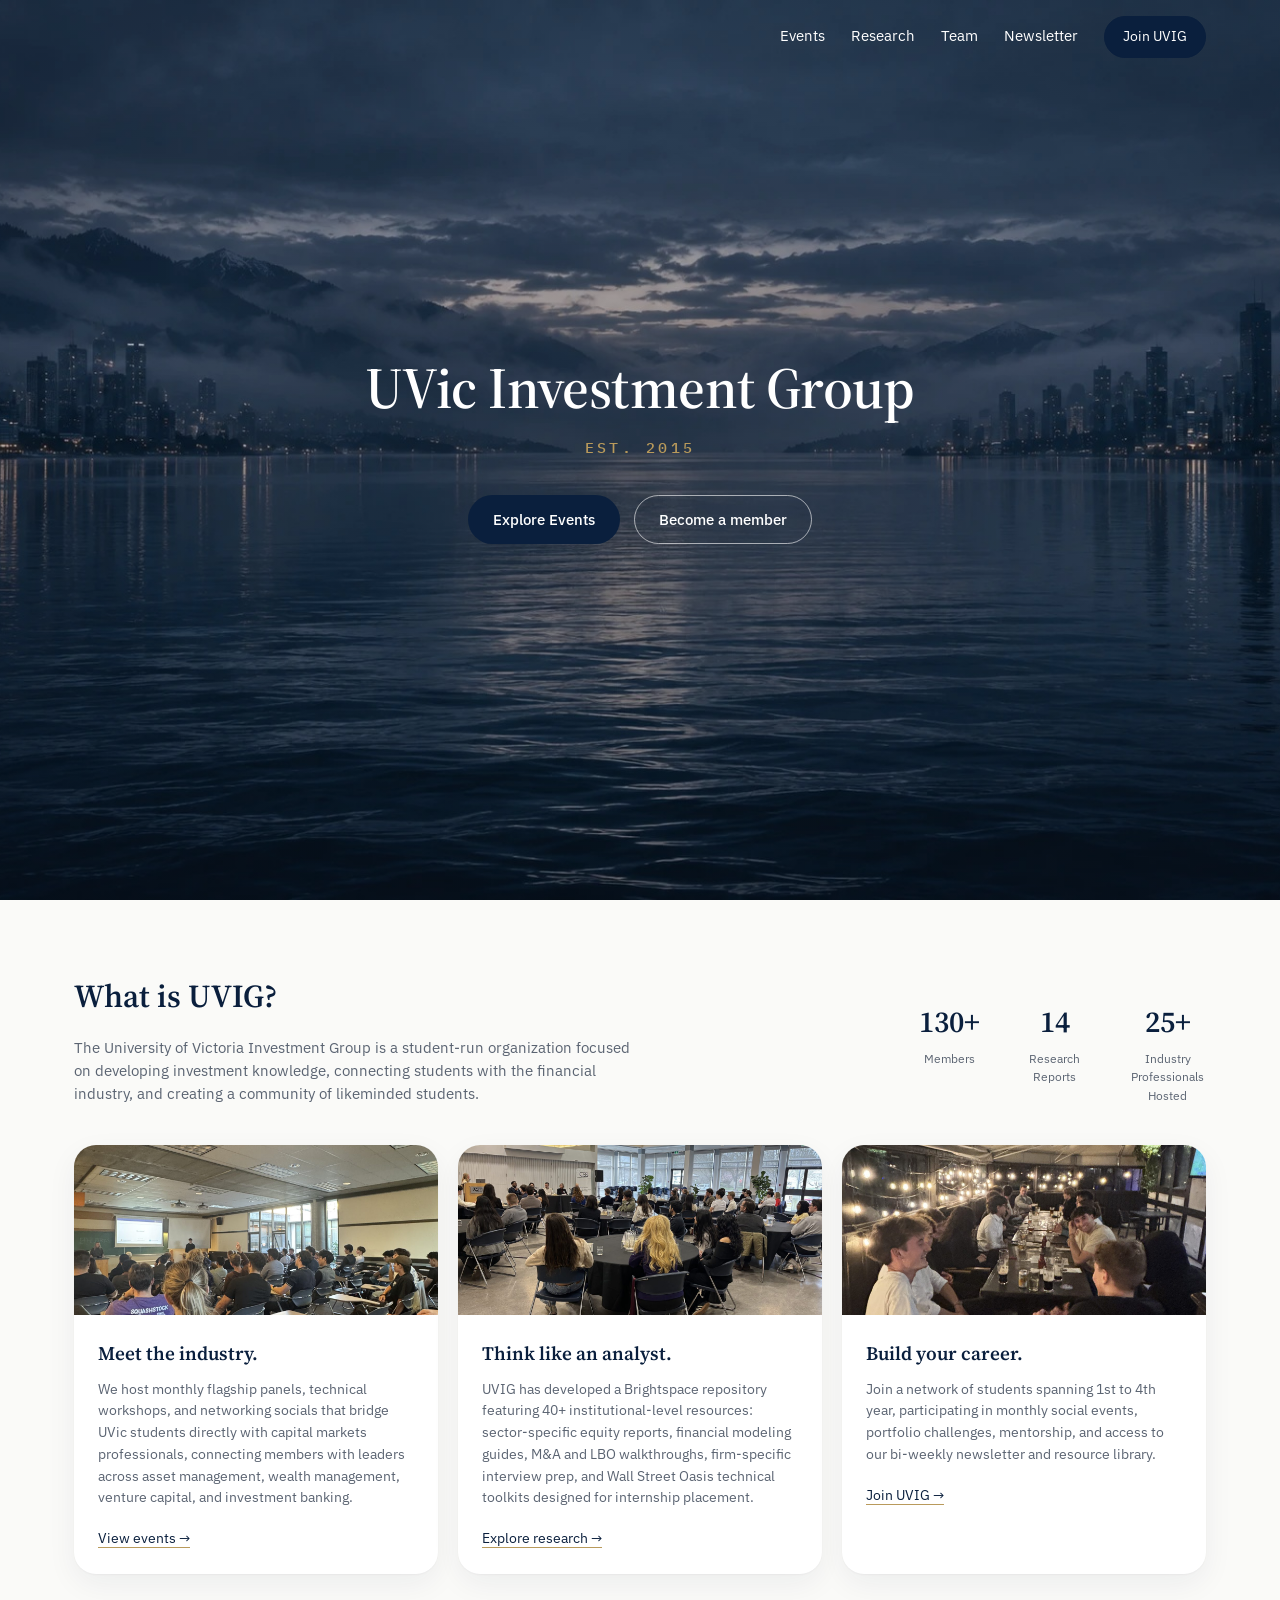
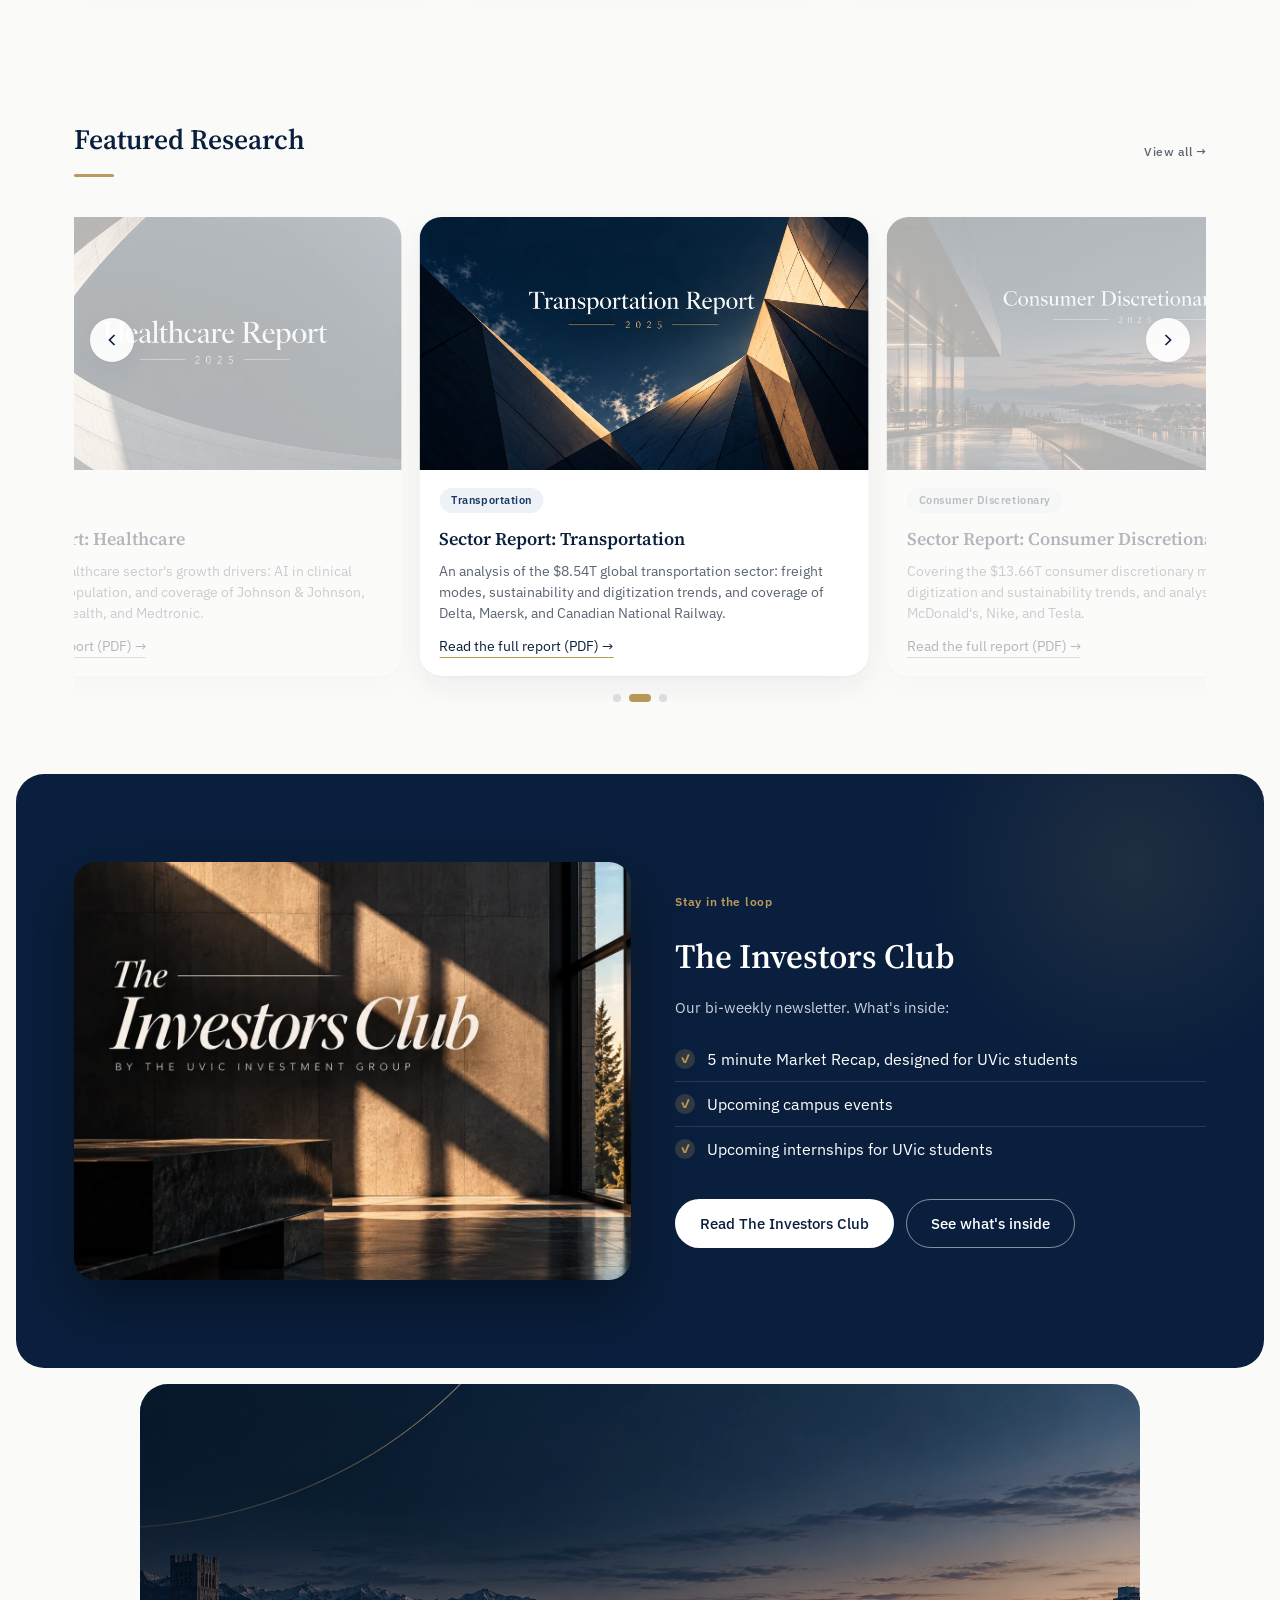
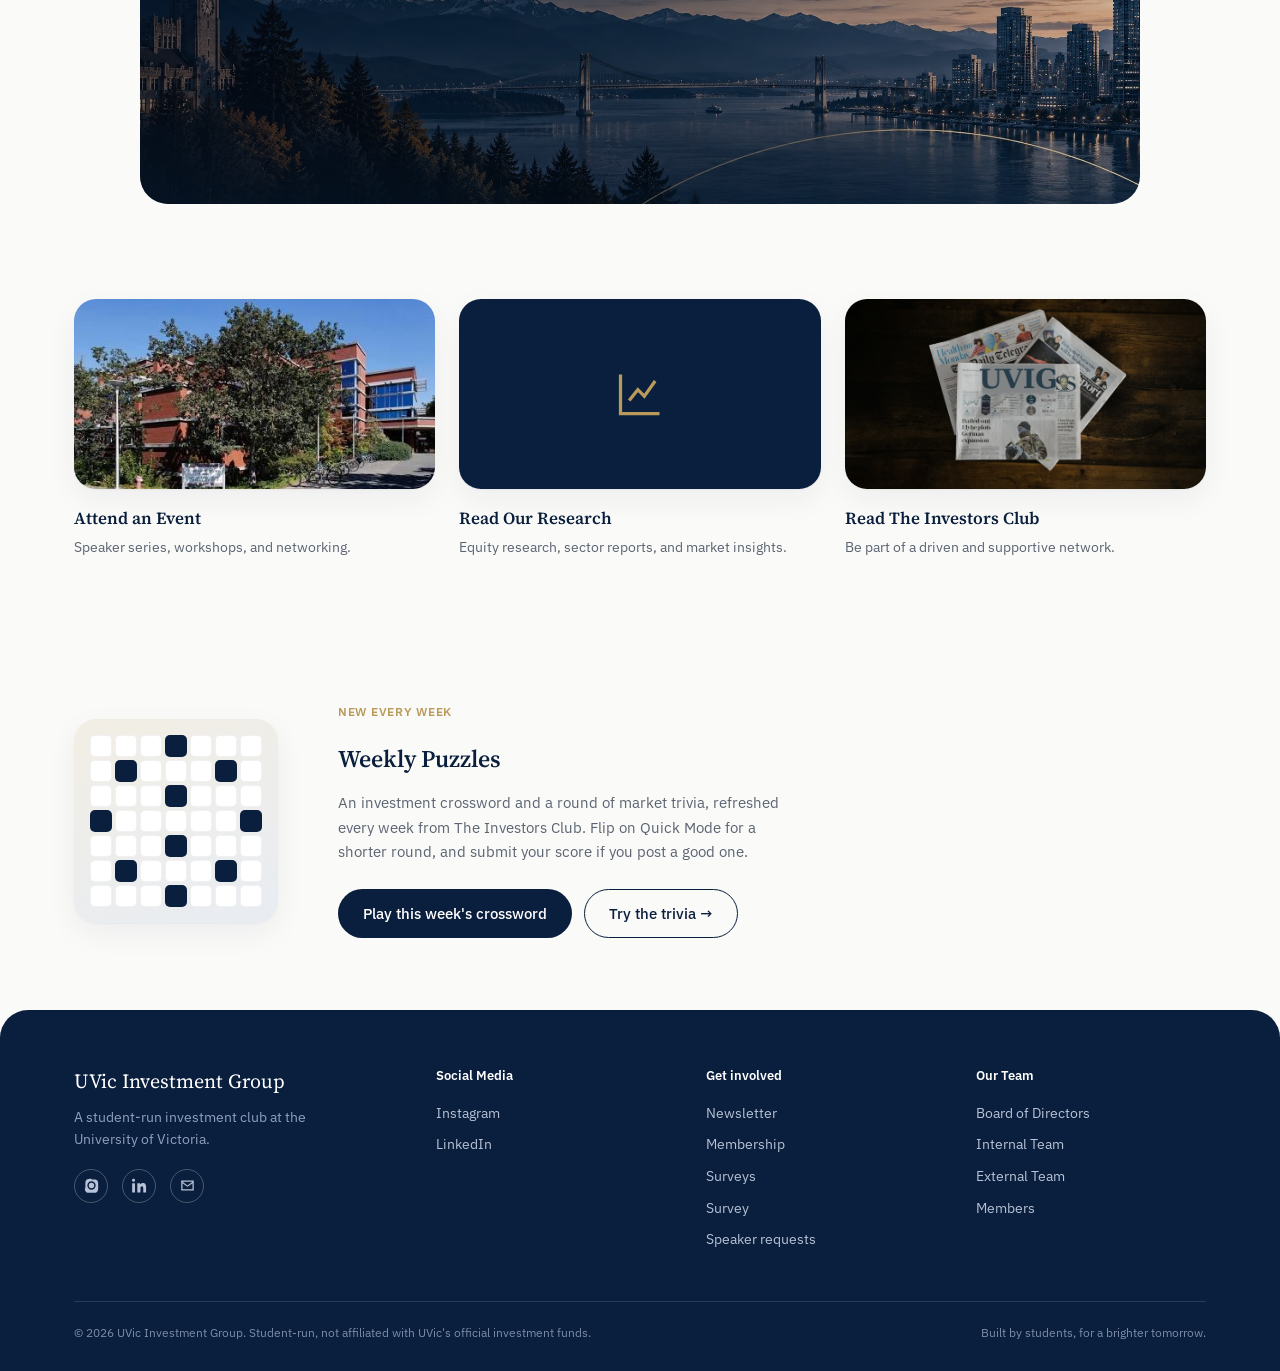
==== index.html @ 87193d58 "Rename newsletter to The Investors Club, reorder homepage, carousel opens on middle Renames the Mark" ====
<!DOCTYPE html>
<html lang="en">
<head>
<meta charset="UTF-8">
<meta name="viewport" content="width=device-width, initial-scale=1.0">
<title>UVic Investment Group</title>
<meta name="theme-color" content="#0A1F3D">
<link rel="manifest" href="manifest.json">
<link rel="apple-touch-icon" href="apple-touch-icon.png">
<meta name="apple-mobile-web-app-capable" content="yes">
<meta name="apple-mobile-web-app-status-bar-style" content="black-translucent">
<meta name="apple-mobile-web-app-title" content="UVIG">
<link rel="preconnect" href="https://fonts.googleapis.com">
<link rel="preconnect" href="https://fonts.gstatic.com" crossorigin>
<link href="https://fonts.googleapis.com/css2?family=Source+Serif+4:opsz,wght@8..60,400;8..60,500;8..60,600;8..60,700&family=IBM+Plex+Sans:wght@400;500;600&family=IBM+Plex+Mono:wght@400;500&display=swap" rel="stylesheet">
<link rel="stylesheet" href="style.css">
</head>
<body class="page-home">

  <!-- Header -->
  <header class="masthead masthead-home">
    <div class="masthead-inner wrap">
      <a href="index.html" class="wordmark">UVic Investment Group <small>EST. 2015</small></a>
      <div class="header-actions-mobile">
        <button class="menu-btn" id="menuBtn" aria-label="Open menu" aria-expanded="false">
          <span></span><span></span><span></span>
        </button>
      </div>
      <nav class="primary-nav" id="primaryNav">
        <a href="events.html" class="nav-link">Events</a>
        <a href="research.html" class="nav-link">Research</a>
        <a href="team.html" class="nav-link">Team</a>
        <a href="newsletter.html" class="nav-link">Newsletter</a>
        <div class="nav-actions">
          <a href="join.html" class="nav-cta">Join UVIG</a>
        </div>
      </nav>
    </div>
  </header>

  <!-- Hero Carousel — 2 landscape slides -->
  <section class="hero-carousel" id="heroCarousel">
    <div class="hero-slide active parallax-bg" data-content-bg="home.hero.slide1" style="background-image:url('photo-vancouver-dusk.jpg');" data-slide="0"></div>
    <div class="hero-slide parallax-bg" data-content-bg="home.hero.slide2" style="background-image:url('photo-forest-dusk.jpg');" data-slide="1"></div>

    <div class="hero-carousel-content hero-carousel-content-center">
      <h1 data-content="home.hero.title">UVic Investment Group</h1>
      <span class="hero-est" data-content="home.hero.subtitle">EST. 2015</span>
      <div class="hero-actions">
        <a href="events.html" class="btn btn-primary" data-content="home.hero.button1">Explore Events</a>
        <a href="join.html" class="btn btn-ghost" data-content="home.hero.button2">Become a member</a>
      </div>
    </div>

  </section>

  <!-- Upcoming Events: single poster banner -->
  <section>
    <div class="wrap">
      <div class="section-head reveal">
        <h2 data-content="home.events.heading">Upcoming Events</h2>
        <span class="section-note"><a href="events.html" style="color:inherit; text-decoration:none;">View all →</a></span>
      </div>
      <div class="event-poster-banner reveal" id="eventPosterBanner"></div>
    </div>
  </section>

  <!-- What is UVIG -->
  <section id="about">
    <div class="wrap">
      <div class="about-wrap reveal">
        <div class="about-text">
          <h2 data-content="home.about.title">What is UVIG?</h2>
          <p data-content="home.about.body">The University of Victoria Investment Group is a student-run organization focused on developing investment knowledge, connecting students with the financial industry, and creating a community of likeminded students.</p>
        </div>
        <div class="about-stats-inline">
          <div class="stat">
            <div class="num" data-content-counter="home.stats.members" data-counter="130" data-counter-suffix="+">0</div>
            <div class="label" data-content="home.stats.membersLabel">Members</div>
          </div>
          <div class="stat">
            <div class="num" data-content-counter="home.stats.reports" data-counter="14">0</div>
            <div class="label" data-content="home.stats.reportsLabel">Research Reports</div>
          </div>
          <div class="stat">
            <div class="num" data-content-counter="home.stats.professionals" data-counter="25" data-counter-suffix="+">0</div>
            <div class="label" data-content="home.stats.professionalsLabel">Industry Professionals Hosted</div>
          </div>
        </div>
      </div>

      <div class="feature-photo-grid reveal stagger">
        <div class="feature-photo-card tilt-card">
          <div class="fp-frame"><div class="fp-image" data-content-bg="home.card1.image" style="background-image:url('photo-longship-1.jpg');"></div></div>
          <div class="fp-body">
            <h3 data-content="home.card1.title">Meet the industry.</h3>
            <p data-content="home.card1.body">We host monthly flagship panels, technical workshops, and networking socials that bridge UVic students directly with capital markets professionals, connecting members with leaders across asset management, wealth management, venture capital, and investment banking.</p>
            <a href="events.html" class="read-link">View events →</a>
          </div>
        </div>
        <div class="feature-photo-card tilt-card">
          <div class="fp-frame"><div class="fp-image" data-content-bg="home.card2.image" style="background-image:url('photo-css-lunch-1.jpg');"></div></div>
          <div class="fp-body">
            <h3 data-content="home.card2.title">Think like an analyst.</h3>
            <p data-content="home.card2.body">UVIG has developed a Brightspace repository featuring 40+ institutional-level resources: sector-specific equity reports, financial modeling guides, M&amp;A and LBO walkthroughs, firm-specific interview prep, and Wall Street Oasis technical toolkits designed for internship placement.</p>
            <a href="research.html" class="read-link">Explore research →</a>
          </div>
        </div>
        <div class="feature-photo-card tilt-card">
          <div class="fp-frame"><div class="fp-image" data-content-bg="home.card3.image" style="background-image:url('photo-finance-social-1.jpg');"></div></div>
          <div class="fp-body">
            <h3 data-content="home.card3.title">Build your career.</h3>
            <p data-content="home.card3.body">Join a network of students spanning 1st to 4th year, participating in monthly social events, portfolio challenges, mentorship, and access to our bi-weekly newsletter and resource library.</p>
            <a href="join.html" class="read-link">Join UVIG →</a>
          </div>
        </div>
      </div>
    </div>
  </section>

  <!-- Featured Research -->
  <section id="reports">
    <div class="wrap">
      <div class="section-head reveal">
        <h2 data-content="home.research.heading">Featured Research</h2>
        <span class="section-note"><a href="research.html" style="color:inherit; text-decoration:none;">View all →</a></span>
      </div>
      <div class="fr-carousel reveal">
        <div class="fr-track" id="frTrack"></div>
        <button class="fr-nav fr-prev" id="frPrev" aria-label="Previous report">
          <svg viewBox="0 0 24 24" fill="none" stroke="currentColor" stroke-width="2"><path d="M15 18l-6-6 6-6"/></svg>
        </button>
        <button class="fr-nav fr-next" id="frNext" aria-label="Next report">
          <svg viewBox="0 0 24 24" fill="none" stroke="currentColor" stroke-width="2"><path d="M9 18l6-6-6-6"/></svg>
        </button>
        <div class="fr-dots" id="frDots"></div>
      </div>
    </div>
  </section>

  <!-- The Investors Club (newsletter) -->
  <section class="newsletter-promo reveal" id="investors-club">
    <div class="wrap">
      <div class="nl-promo-grid">
        <a class="nl-promo-cover" href="https://uvig-newsletter.beehiiv.com/" target="_blank" rel="noopener" aria-label="Read The Investors Club">
          <img src="photo-investors-club.jpg" alt="The Investors Club, by the UVic Investment Group" data-content-img="home.newsletter.cover" loading="lazy">
        </a>
        <div class="nl-promo-text">
          <span class="hero-eyebrow" data-content="home.newsletter.eyebrow">Stay in the loop</span>
          <h2 data-content="home.newsletter.title">The Investors Club</h2>
          <p class="nl-promo-lead" data-content="home.newsletter.lead">Our bi-weekly newsletter. What's inside:</p>
          <ul class="nl-promo-list">
            <li data-content="home.newsletter.item1">5 minute Market Recap, designed for UVic students</li>
            <li data-content="home.newsletter.item2">Upcoming campus events</li>
            <li data-content="home.newsletter.item3">Upcoming internships for UVic students</li>
          </ul>
          <div class="nl-promo-actions">
            <a href="https://uvig-newsletter.beehiiv.com/" target="_blank" rel="noopener" class="btn btn-primary">Read The Investors Club</a>
            <a href="newsletter.html" class="btn btn-ghost">See what's inside</a>
          </div>
        </div>
      </div>
    </div>
  </section>

  <!-- Banner: More than a club -->
  <section style="padding:0;">
    <div class="split-banner parallax-bg" data-content-bg="home.banner.image" style="background-image:url('photo-bridging-dusk.jpg');">
      <div class="split-banner-inner">
        <div class="split-banner-text reveal">
          <h2 data-content="home.banner.title">Bridging the gap between academics and industry.</h2>
          <p data-content="home.banner.body">Connecting UVic students to a community through direct relationships with industry professionals.</p>
          <div class="split-banner-actions">
            <a href="team.html" class="btn btn-primary">Explore UVIG</a>
            <a href="join.html" class="btn btn-ghost">Join the Group</a>
          </div>
        </div>
        <div class="banner-partners reveal">
          <span class="partners-label">Support from:</span>
          <div class="partner-logos">
            <img src="logo-cfa-society.png" alt="CFA Society Victoria" class="partner-logo">
            <img src="logo-wso.png" alt="Wall Street Oasis" class="partner-logo">
          </div>
        </div>
      </div>
    </div>
  </section>

  <!-- Three Ways to Get Involved -->
  <section style="padding-top:0;">
    <div class="wrap">
      <div class="section-head reveal" style="border-bottom:none; margin-bottom:0;">
        <h2 data-content="home.involved.heading">Three Ways to Get Involved</h2>
      </div>
      <div class="involved-grid reveal stagger">
        <a href="events.html" class="involved-card tilt-card">
          <div class="ic-frame"><div class="ic-image" data-content-bg="home.involved1.image" style="background-image:url('photo-mckinnon-building.jpg');"></div></div>
          <h3 data-content="home.involved1.title">Attend an Event</h3>
          <p data-content="home.involved1.body">Speaker series, workshops, and networking.</p>
        </a>
        <a href="research.html" class="involved-card tilt-card">
          <div class="ic-frame"><div class="ic-image ic-icon">
            <svg viewBox="0 0 24 24" fill="none" stroke="currentColor" stroke-width="1.5"><path d="M3 3v18h18"/><path d="M7 15l4-5 3 3 5-7"/></svg>
          </div></div>
          <h3 data-content="home.involved2.title">Read Our Research</h3>
          <p data-content="home.involved2.body">Equity research, sector reports, and market insights.</p>
        </a>
        <a href="newsletter.html" class="involved-card tilt-card">
          <div class="ic-frame"><div class="ic-image" data-content-bg="home.involved3.image" style="background-image:url('photo-newspaper-business.jpg');"></div></div>
          <h3 data-content="home.involved3.title">Read The Investors Club</h3>
          <p data-content="home.involved3.body">Be part of a driven and supportive network.</p>
        </a>
      </div>
    </div>
  </section>

  <!-- Weekly Puzzles preview -->
  <section class="puzzle-promo reveal">
    <div class="wrap">
      <div class="pp-inner">
        <div class="pp-grid-preview" aria-hidden="true">
          <div class="pp-grid">
            <div class="pp-cell"></div><div class="pp-cell"></div><div class="pp-cell"></div><div class="pp-cell pp-black"></div><div class="pp-cell"></div><div class="pp-cell"></div><div class="pp-cell"></div>
            <div class="pp-cell"></div><div class="pp-cell pp-black"></div><div class="pp-cell"></div><div class="pp-cell"></div><div class="pp-cell"></div><div class="pp-cell pp-black"></div><div class="pp-cell"></div>
            <div class="pp-cell"></div><div class="pp-cell"></div><div class="pp-cell"></div><div class="pp-cell pp-black"></div><div class="pp-cell"></div><div class="pp-cell"></div><div class="pp-cell"></div>
            <div class="pp-cell pp-black"></div><div class="pp-cell"></div><div class="pp-cell"></div><div class="pp-cell"></div><div class="pp-cell"></div><div class="pp-cell"></div><div class="pp-cell pp-black"></div>
            <div class="pp-cell"></div><div class="pp-cell"></div><div class="pp-cell"></div><div class="pp-cell pp-black"></div><div class="pp-cell"></div><div class="pp-cell"></div><div class="pp-cell"></div>
            <div class="pp-cell"></div><div class="pp-cell pp-black"></div><div class="pp-cell"></div><div class="pp-cell"></div><div class="pp-cell"></div><div class="pp-cell pp-black"></div><div class="pp-cell"></div>
            <div class="pp-cell"></div><div class="pp-cell"></div><div class="pp-cell"></div><div class="pp-cell pp-black"></div><div class="pp-cell"></div><div class="pp-cell"></div><div class="pp-cell"></div>
          </div>
        </div>
        <div class="pp-text">
          <span class="hero-eyebrow" data-content="home.puzzles.eyebrow">NEW EVERY WEEK</span>
          <h2 data-content="home.puzzles.title">Weekly Puzzles</h2>
          <p data-content="home.puzzles.body">An investment crossword and a round of market trivia, refreshed every week from The Investors Club. Flip on Quick Mode for a shorter round, and submit your score if you post a good one.</p>
          <div class="pp-actions">
            <a href="crossword.html" class="btn btn-primary">Play this week's crossword</a>
            <a href="crossword.html#trivia" class="btn btn-ghost">Try the trivia →</a>
          </div>
        </div>
      </div>
    </div>
  </section>

  <!-- Footer -->
  <footer>
    <div class="wrap">
      <div class="footer-grid">
        <div>
          <div class="footer-word">UVic Investment Group</div>
          <p data-content="footer.tagline">A student-run investment club at the University of Victoria.</p>
          <div class="footer-social">
            <a href="https://www.instagram.com/uvicinvestmentgroup/" target="_blank" rel="noopener" aria-label="Instagram">
              <svg viewBox="0 0 24 24"><path d="M12 2.2c3.2 0 3.6 0 4.85.07 1.17.05 1.97.24 2.43.4a4.9 4.9 0 0 1 1.77 1.15 4.9 4.9 0 0 1 1.15 1.77c.16.46.35 1.26.4 2.43.07 1.25.07 1.65.07 4.85s0 3.6-.07 4.85c-.05 1.17-.24 1.97-.4 2.43a4.9 4.9 0 0 1-1.15 1.77 4.9 4.9 0 0 1-1.77 1.15c-.46.16-1.26.35-2.43.4-1.25.07-1.65.07-4.85.07s-3.6 0-4.85-.07c-1.17-.05-1.97-.24-2.43-.4a4.9 4.9 0 0 1-1.77-1.15 4.9 4.9 0 0 1-1.15-1.77c-.16-.46-.35-1.26-.4-2.43C2.2 15.6 2.2 15.2 2.2 12s0-3.6.07-4.85c.05-1.17.24-1.97.4-2.43A4.9 4.9 0 0 1 3.82 3 4.9 4.9 0 0 1 5.6 1.85c.46-.16 1.26-.35 2.43-.4C9.28 1.38 9.68 1.38 12 1.38V2.2zm0 3.15a6.65 6.65 0 1 0 0 13.3 6.65 6.65 0 0 0 0-13.3zm0 10.97a4.32 4.32 0 1 1 0-8.64 4.32 4.32 0 0 1 0 8.64zm6.9-11.2a1.55 1.55 0 1 1-3.1 0 1.55 1.55 0 0 1 3.1 0z"/></svg>
            </a>
            <a href="https://www.linkedin.com/company/uvic-investment-group/" target="_blank" rel="noopener" aria-label="LinkedIn">
              <svg viewBox="0 0 24 24"><path d="M4.98 3.5C4.98 4.88 3.9 6 2.5 6S0 4.88 0 3.5 1.12 1 2.5 1s2.48 1.12 2.48 2.5zM.24 8.25h4.5V23H.24V8.25zM8.5 8.25h4.31v2.01h.06c.6-1.14 2.07-2.34 4.26-2.34 4.56 0 5.4 3 5.4 6.9V23h-4.5v-6.28c0-1.5-.03-3.43-2.09-3.43-2.09 0-2.41 1.63-2.41 3.32V23H8.5V8.25z"/></svg>
            </a>
            <a href="mailto:investmentgroup.uvic@gmail.com" aria-label="Email">
              <svg viewBox="0 0 24 24"><path d="M2 4h20v16H2V4zm2 2v.01L12 12l8-5.99V6H4zm16 2.24-7.4 5.55a1 1 0 0 1-1.2 0L4 8.24V18h16V8.24z"/></svg>
            </a>
          </div>
        </div>
        <div>
          <h4>Social Media</h4>
          <a href="https://www.instagram.com/uvicinvestmentgroup/" target="_blank" rel="noopener">Instagram</a>
          <a href="https://www.linkedin.com/company/uvic-investment-group/" target="_blank" rel="noopener">LinkedIn</a>
        </div>
        <div>
          <h4>Get involved</h4>
          <a href="newsletter.html">Newsletter</a>
          <a href="join.html">Membership</a>
          <a href="surveys.html">Surveys</a>
          <a href="survey.html">Survey</a>
          <a href="mailto:investmentgroup.uvic@gmail.com">Speaker requests</a>
        </div>
        <div>
          <h4>Our Team</h4>
          <a href="team.html#board">Board of Directors</a>
          <a href="team.html#internal">Internal Team</a>
          <a href="team.html#external">External Team</a>
          <a href="team.html#members">Members</a>
        </div>
      </div>
      <div class="footer-bottom wrap" style="padding-left:0;padding-right:0;">
        <span data-content="footer.copyright">© 2026 UVic Investment Group. Student-run, not affiliated with UVic's official investment funds.</span>
        <span>Built by students, for a brighter tomorrow.</span>
      </div>
    </div>
  </footer>

<script src="data.js"></script>
<script src="supabase-config.js"></script>
<script src="content-loader.js"></script>
<script src="script.js"></script>
<script>
// Runs once content saved from /admin is loaded (see content-loader.js).
UVIG_READY(function () {
  // ---- Hero carousel (3 slides, auto-cycles only, no manual controls) ----
  (function(){
    const slides = document.querySelectorAll('.hero-slide');
    const total = slides.length;
    let current = 0;

    function show(i){
      current = (i + total) % total;
      slides.forEach((s, idx) => s.classList.toggle('active', idx === current));
    }
    function next(){ show(current + 1); }

    setInterval(next, 7000);
  })();

  // ---- Upcoming events: single poster banner (next confirmed, not-yet-happened event) ----
  (function(){
    const todayISO = new Date().toISOString().slice(0, 10);
    const upcoming = UVIG_UPCOMING
      .filter(ev => ev.status === 'confirmed' && ev.isoDate >= todayISO)
      .sort((a,b) => new Date(a.isoDate) - new Date(b.isoDate));
    const confirmed = upcoming[0];
    if (!confirmed) {
      document.getElementById('eventPosterBanner').closest('section').style.display = 'none';
      return;
    }
    document.getElementById('eventPosterBanner').innerHTML = `
      ${confirmed.flyer ? `<img src="${confirmed.flyer}" alt="${confirmed.title} flyer" class="event-poster-img">` : ''}
      <div class="event-poster-body">
        <span class="tag">NEXT UP</span>
        <h3>${confirmed.title}</h3>
        <p>${confirmed.blurb}</p>
        <div class="event-poster-meta">
          <span><strong>${confirmed.dateDisplay}, 2026</strong></span>
          <span>${confirmed.time}</span>
          <span>${renderVenue(confirmed)}</span>
        </div>
        <div style="display:flex; gap:12px; flex-wrap:wrap; align-items:center;">
          ${confirmed.rsvpUrl ? `<a href="${confirmed.rsvpUrl}" class="btn btn-primary">RSVP</a>` : `<a href="events.html" class="btn btn-primary">View Events</a>`}
          ${typeof renderCalDropdown === 'function' ? renderCalDropdown(confirmed.id) : ''}
        </div>
      </div>
    `;
  })();
});
</script>
</body>
</html>
---- style.css ----
:root{
  --navy-900:#0A1F3D;
  --navy-700:#163862;
  --navy-600:#1F4C82;
  --paper:#FAFAF8;
  --white:#FFFFFF;
  --graphite:#5B6472;
  --ink:#141C2B;
  --brass:#B99A5B;
  --hairline:#DADFE6;
  --green:#1F7A4D;
  --red:#B03A2E;
  --serif:'Source Serif 4', Georgia, serif;
  --sans:'IBM Plex Sans', -apple-system, BlinkMacSystemFont, sans-serif;
  --mono:'IBM Plex Mono', ui-monospace, SFMono-Regular, monospace;
  --maxw:1180px;
  --ease:cubic-bezier(.4,0,.2,1);
}

*{box-sizing:border-box;}
html{scroll-behavior:smooth; overflow-x:hidden;}
body{
  margin:0;
  background:var(--paper);
  color:var(--ink);
  font-family:var(--sans);
  line-height:1.55;
  -webkit-font-smoothing:antialiased;
  overflow-x:hidden;
  opacity:0;
  animation:pageIn .5s var(--ease) forwards;
}
@keyframes pageIn{
  from{opacity:0;}
  to{opacity:1;}
}
img,svg{display:block;max-width:100%;}
a{color:inherit;}
.wrap{max-width:var(--maxw);margin:0 auto;padding:0 24px;}
h1,h2,h3{font-family:var(--serif);font-weight:600;margin:0;color:var(--navy-900);}
p{margin:0;}
button{font-family:var(--sans);}
:focus-visible{outline:2px solid var(--brass);outline-offset:3px;}
@media (prefers-reduced-motion: reduce){
  *{animation-duration:0.001ms !important; animation-iteration-count:1 !important; transition-duration:0.001ms !important; scroll-behavior:auto !important;}
  body{opacity:1; transform:none;}
}

@keyframes scrollTicker{
  from{transform:translateX(0);}
  to{transform:translateX(-50%);}
}

/* ---------- Header ---------- */
header.masthead{
  background:var(--paper);
  border-bottom:1px solid var(--hairline);
  position:sticky;
  top:0;
  z-index:50;
  transition:transform .28s var(--ease), box-shadow .28s var(--ease);
}
header.masthead.hide{transform:translateY(-101%);}
header.masthead.scrolled{box-shadow:0 6px 18px rgba(10,31,61,0.06);}
.masthead-inner{
  display:flex;
  align-items:center;
  justify-content:space-between;
  padding:16px 24px;
  gap:16px;
}
.wordmark{
  font-family:var(--serif);
  font-size:21px;
  font-weight:700;
  color:var(--navy-900);
  letter-spacing:-0.01em;
  display:flex;
  align-items:baseline;
  gap:8px;
  text-decoration:none;
  white-space:nowrap;
  min-width:0;
  overflow:hidden;
  text-overflow:ellipsis;
}
.wordmark small{
  font-family:var(--mono);
  font-size:11px;
  font-weight:500;
  color:var(--brass);
  letter-spacing:0.04em;
}
.masthead-home .wordmark{opacity:0; transition:opacity .3s ease; pointer-events:none;}
.masthead-home.scrolled .wordmark{opacity:1; pointer-events:auto;}

/* Homepage: header floats over the full-bleed hero, transparent until scrolled */
body.page-home{padding-top:68px;}
header.masthead.masthead-home{
  position:fixed; top:0; left:0; right:0;
  background:transparent; border-bottom-color:transparent;
  backdrop-filter:none; -webkit-backdrop-filter:none;
  transition:background .3s ease, border-color .3s ease, box-shadow .28s var(--ease), transform .28s var(--ease);
}
header.masthead.masthead-home.scrolled{
  background:rgba(250,250,248,.82); border-bottom-color:var(--hairline);
  backdrop-filter:saturate(1.4) blur(14px); -webkit-backdrop-filter:saturate(1.4) blur(14px);
}
.masthead-home nav.primary-nav a.nav-link{color:var(--white); transition:color .2s ease;}
.masthead-home nav.primary-nav a.nav-link:hover{color:var(--white); opacity:.8;}
.masthead-home .menu-btn{border-color:rgba(255,255,255,.5);}
.masthead-home .menu-btn span{background:var(--white); transition:transform .2s ease, opacity .2s ease, background .2s ease;}
.masthead-home.scrolled nav.primary-nav a.nav-link{color:var(--navy-700); opacity:1;}
.masthead-home.scrolled nav.primary-nav a.nav-link:hover{color:var(--navy-900);}
.masthead-home.scrolled .menu-btn{border-color:var(--hairline);}
.masthead-home.scrolled .menu-btn span{background:var(--navy-900);}
@media (max-width: 860px){
  /* Mobile dropdown panel is always solid, regardless of scroll state */
  .masthead-home nav.primary-nav a.nav-link{color:var(--navy-700);}
  .masthead-home nav.primary-nav a.nav-link:hover{color:var(--navy-900); opacity:1;}
}
nav.primary-nav{display:flex;align-items:center;gap:26px;}
nav.primary-nav a.nav-link{
  position:relative;
  font-size:15px;
  text-decoration:none;
  color:var(--navy-700);
  padding-bottom:3px;
  transition:color 0.15s ease;
}
nav.primary-nav a.nav-link::after{
  content:""; position:absolute; left:0; right:0; bottom:0; height:1px;
  background:var(--brass); transform:scaleX(0); transform-origin:right;
  transition:transform .3s cubic-bezier(.65,0,.35,1);
}
nav.primary-nav a.nav-link:hover{color:var(--navy-900);}
nav.primary-nav a.nav-link:hover::after{transform:scaleX(1); transform-origin:left;}
nav.primary-nav a.nav-link.current{color:var(--navy-900);}
nav.primary-nav a.nav-link.current::after{transform:scaleX(1);}
.nav-actions{display:flex; align-items:center; gap:10px;}
.btn-app{
  background:var(--white);
  border:1px solid var(--navy-900);
  color:var(--navy-900) !important;
  padding:8px 14px;
  border-radius:2px;
  font-size:13px;
  text-decoration:none;
  display:inline-flex;
  align-items:center;
  gap:6px;
  cursor:pointer;
  transition:background .15s ease, transform .1s ease;
}
.btn-app:hover{background:var(--paper);}
.btn-app:active{transform:scale(.97);}
.btn-app svg{width:14px;height:14px;}
.nav-cta{
  background:var(--navy-900);
  color:var(--white) !important;
  padding:9px 18px;
  border-radius:2px;
  font-size:14px;
  text-decoration:none;
  border:1px solid var(--navy-900);
  transition:background .15s ease, transform .1s ease;
}
.nav-cta:hover{background:var(--navy-700);}
.nav-cta:active{transform:scale(.97);}
.icon-app-btn{
  display:none;
  background:var(--white);
  border:1px solid var(--navy-900);
  color:var(--navy-900);
  width:38px; height:38px;
  border-radius:2px;
  align-items:center;
  justify-content:center;
  cursor:pointer;
  flex-shrink:0;
  transition:background .15s ease, transform .1s ease;
}
.icon-app-btn:hover{background:var(--paper);}
.icon-app-btn:active{transform:scale(.95);}
.icon-app-btn svg{width:18px; height:18px;}
.header-actions-mobile{display:none; align-items:center; gap:8px;}
.menu-btn{
  display:none;
  background:none;
  border:1px solid var(--hairline);
  border-radius:2px;
  padding:8px 10px;
  cursor:pointer;
}
.menu-btn span{display:block;width:20px;height:2px;background:var(--navy-900);margin:4px 0; transition:transform .2s ease, opacity .2s ease;}
.menu-btn.open span:nth-child(1){transform:translateY(6px) rotate(45deg);}
.menu-btn.open span:nth-child(2){opacity:0;}
.menu-btn.open span:nth-child(3){transform:translateY(-6px) rotate(-45deg);}

/* ---------- Buttons (shared) ---------- */
.btn{
  display:inline-block;
  padding:12px 22px;
  font-size:15px;
  font-weight:500;
  text-decoration:none;
  border-radius:2px;
  border:1px solid transparent;
  cursor:pointer;
  transition:background .15s ease, color .15s ease, transform .1s ease, border-color .15s ease;
}
.btn:active{transform:scale(.98);}
.btn-primary{background:var(--navy-900); color:var(--white);}
.btn-primary:hover{background:var(--navy-700);}
.btn-ghost{border-color:var(--navy-900); color:var(--navy-900); background:transparent;}
.btn-ghost:hover{background:var(--navy-900); color:var(--white);}
.btn-block{display:block; width:100%; text-align:center;}

/* ---------- Hero (full, home page) ---------- */
.hero{padding:76px 0 88px; border-bottom:1px solid var(--hairline);}
.hero-inner{display:grid; grid-template-columns:1.05fr 0.95fr; gap:56px; align-items:center;}
.hero-eyebrow{font-family:var(--sans); font-size:12px; font-weight:600; color:var(--brass); letter-spacing:0.06em; margin-bottom:18px; display:block;}
.hero h1{font-size:46px; line-height:1.12; letter-spacing:-0.01em; max-width:14ch;}
.hero p.lede{font-size:17px; color:var(--graphite); max-width:46ch; margin-top:20px;}
.hero-actions{display:flex; gap:14px; margin-top:32px; flex-wrap:wrap;}
.hero-chart{width:100%;}

/* ---------- Hero (compact, sub-pages) ---------- */
.page-hero{padding:52px 0 44px; border-bottom:1px solid var(--hairline);}
.page-hero .hero-eyebrow{margin-bottom:14px;}
.page-hero h1{font-size:36px; max-width:22ch;}
.page-hero p.lede{font-size:16px; color:var(--graphite); max-width:56ch; margin-top:14px;}

/* ---------- Section shared ---------- */
section{padding:72px 0;}
.section-head{
  display:flex; justify-content:space-between; align-items:flex-end;
  border-bottom:1px solid var(--hairline); padding-bottom:18px; margin-bottom:36px;
  gap:24px; flex-wrap:wrap;
}
.section-head h2{font-size:28px;}
.section-head .section-note{font-family:var(--sans); font-size:12px; font-weight:500; color:var(--graphite); letter-spacing:0.04em;}

/* ---------- Featured insight ---------- */
.featured{
  display:grid; grid-template-columns:1fr 1fr; gap:48px; align-items:center;
  background:var(--white); border:1px solid var(--hairline); padding:40px;
}
.featured .issue-tag{font-family:var(--mono); font-size:12px; color:var(--brass); display:block; margin-bottom:14px;}
.featured h3{font-size:26px; line-height:1.25;}
.featured p.excerpt{color:var(--graphite); margin-top:16px; max-width:52ch;}
.featured .read-link{display:inline-block; margin-top:22px; font-size:15px; color:var(--navy-900); border-bottom:1px solid var(--brass); text-decoration:none; padding-bottom:2px;}

/* ---------- Coverage list ---------- */
.coverage-list{border-top:1px solid var(--hairline);}
.coverage-item{
  display:grid; grid-template-columns:110px 1fr auto; gap:24px; align-items:baseline;
  padding:22px 0; border-bottom:1px solid var(--hairline); text-decoration:none; color:inherit;
}
.coverage-item .cov-date{font-family:var(--sans); font-size:12px; font-weight:500; color:var(--graphite); letter-spacing:0.04em;}
.coverage-item .cov-title{font-family:var(--serif); font-size:19px; color:var(--navy-900);}
.coverage-item .cov-title span.sector{font-family:var(--sans); font-size:12px; color:var(--graphite); display:block; margin-top:4px;}
.coverage-item .cov-arrow{color:var(--brass); font-family:var(--mono); font-size:13px; align-self:center;}
.coverage-item:hover .cov-title{color:var(--navy-700); text-decoration:underline;}

/* ---------- Upcoming events (home teaser) ---------- */
.next-event-banner{
  display:grid; grid-template-columns:160px 1fr auto; gap:32px; align-items:center;
  background:var(--navy-900); color:var(--white); padding:36px 40px; position:relative; overflow:hidden;
}
.next-event-banner::before{
  content:""; position:absolute; inset:0;
  background:linear-gradient(120deg, rgba(185,154,91,0.12), transparent 55%);
  pointer-events:none;
}
.next-event-date{font-family:var(--mono); text-align:center; border-right:1px solid rgba(255,255,255,0.18); padding-right:24px;}
.next-event-date .day{font-size:40px; line-height:1;}
.next-event-date .month{font-size:13px; letter-spacing:0.04em; color:#B7C2D6; margin-top:6px;}
.next-event-body .tag{font-family:var(--sans); font-size:12px; font-weight:600; color:var(--brass); letter-spacing:0.05em;}
.next-event-body h3{color:var(--white); font-size:24px; margin-top:8px;}
.next-event-body p{color:#C9D2E0; margin-top:10px; max-width:52ch; font-size:14.5px;}
.next-event-meta{display:flex; gap:18px; margin-top:14px; flex-wrap:wrap; font-size:13px; color:#B7C2D6;}
.next-event-cta{white-space:nowrap;}

/* ---------- Event banners (events page) ---------- */
.event-banner{
  display:grid; grid-template-columns:140px 1fr auto; gap:28px; align-items:center;
  background:var(--white); border:1px solid var(--hairline); border-left:4px solid var(--brass);
  padding:30px 32px; margin-bottom:18px; scroll-margin-top:100px;
}
.event-date-block{font-family:var(--mono); text-align:center; color:var(--navy-900);}
.event-date-block .day{font-size:32px; line-height:1; font-weight:500;}
.event-date-block .month{font-size:12px; color:var(--graphite); margin-top:4px; letter-spacing:0.03em;}
.event-body .partner-tag{font-family:var(--sans); font-size:11.5px; font-weight:600; color:var(--brass); letter-spacing:0.05em;}
.event-body h3{font-size:21px; margin-top:6px;}
.event-body p{color:var(--graphite); margin-top:10px; font-size:14.5px; max-width:56ch;}
.event-meta-row{display:flex; gap:20px; margin-top:12px; flex-wrap:wrap; font-size:13px; color:var(--navy-700);}
.event-meta-row span{display:inline-flex; align-items:center; gap:6px;}

/* ---------- Past events toggle & grid ---------- */
.past-toggle{
  display:inline-flex; align-items:center; gap:8px; background:none; border:1px solid var(--navy-900);
  color:var(--navy-900); padding:11px 20px; border-radius:2px; cursor:pointer; font-size:14.5px;
  transition:background .15s ease, color .15s ease;
}
.past-toggle:hover{background:var(--navy-900); color:var(--white);}
.past-toggle .chev{transition:transform .25s var(--ease);}
.past-toggle.open .chev{transform:rotate(180deg);}
.past-events-wrap{
  max-height:0; overflow:hidden; transition:max-height .5s var(--ease);
}
.past-grid{
  display:grid; grid-template-columns:repeat(2,1fr); gap:1px; background:var(--hairline);
  border:1px solid var(--hairline); margin-top:28px;
}
.past-card{background:var(--white); padding:26px 26px;}
.past-card.highlight{background:#FBF6EC;}
.past-card .tag{font-family:var(--sans); font-size:11px; font-weight:600; color:var(--brass); letter-spacing:0.05em;}
.past-card h4{font-family:var(--serif); font-size:17px; color:var(--navy-900); margin-top:8px; font-weight:600;}
.past-card .meta{font-family:var(--mono); font-size:11.5px; color:var(--graphite); margin-top:6px;}
.past-card p{color:var(--graphite); font-size:13.5px; margin-top:10px;}
.past-card .speaker-line{font-size:12.5px; color:var(--navy-700); margin-top:8px; padding-top:8px; border-top:1px solid var(--hairline);}

/* ---------- Firms marquee ---------- */
.firms-marquee{
  background:var(--navy-900); overflow:hidden; white-space:nowrap; padding:22px 0; margin-top:40px;
}
.firms-track{
  display:inline-flex; gap:52px; animation:scrollTicker 30s linear infinite;
  font-family:var(--mono); font-size:15px; color:#C9D2E0; letter-spacing:0.02em;
}

/* ---------- Speakers grid ---------- */
.speaker-group{margin-top:36px;}
.speaker-group:first-child{margin-top:0;}
.speaker-group-title{
  font-family:var(--sans); font-size:12px; font-weight:600; letter-spacing:0.06em; color:var(--brass);
  text-transform:uppercase; margin-bottom:0;
}
.speakers-grid{display:grid; grid-template-columns:repeat(3,1fr); gap:1px; background:var(--hairline); border:1px solid var(--hairline); margin-top:16px;}
.speaker-card{background:var(--white); padding:24px; display:flex; gap:14px; align-items:flex-start;}
.speaker-avatar{
  width:44px; height:44px; border-radius:50%; background:var(--navy-900); color:var(--white);
  display:flex; align-items:center; justify-content:center; font-family:var(--serif); font-size:15px; flex-shrink:0;
}
.speaker-card .name{font-weight:600; font-size:14.5px; color:var(--navy-900);}
.speaker-card .role{font-size:12.5px; color:var(--graphite); margin-top:4px;}

/* ---------- Pending / coming-soon tags ---------- */
.pending-badge{
  display:inline-block; font-family:var(--mono); font-size:10.5px; letter-spacing:0.03em;
  color:var(--brass); border:1px solid var(--brass); border-radius:2px; padding:2px 7px;
  margin-left:8px; vertical-align:middle;
}
.coming-soon-tag{
  display:inline-block; font-family:var(--sans); font-size:11px; font-weight:600; letter-spacing:0.05em;
  color:var(--navy-900); background:#F1F4F8; border-radius:2px; padding:4px 10px;
}
.coverage-item.pending .cov-title{color:var(--graphite);}
.coverage-item.pending .cov-arrow{visibility:hidden;}

/* ---------- Add to Calendar (minimal dropdown) ---------- */
.cal-dropdown{position:relative; display:inline-block; margin-top:14px;}
.cal-trigger{
  font-family:var(--sans); font-size:12.5px; color:var(--graphite); background:none;
  border:none; padding:4px 0; cursor:pointer; display:inline-flex; align-items:center; gap:5px;
  border-bottom:1px solid transparent; transition:color .15s ease, border-color .15s ease;
}
.cal-trigger:hover{color:var(--navy-900); border-color:var(--hairline);}
.cal-trigger svg{width:12px; height:12px; opacity:.7;}
/* On dark backgrounds (the navy "next event" banner), the muted graphite
   trigger is unreadable — lighten it there. */
.next-event-banner .cal-trigger{color:#C9D2E0;}
.next-event-banner .cal-trigger:hover{color:var(--white); border-color:rgba(255,255,255,0.3);}
.cal-menu{
  position:absolute; top:100%; left:0; margin-top:6px; background:var(--white);
  border:1px solid var(--hairline); border-radius:3px; box-shadow:0 8px 24px rgba(10,31,61,0.12);
  min-width:170px; z-index:20; opacity:0; visibility:hidden; transform:translateY(-4px);
  transition:opacity .16s var(--ease), transform .16s var(--ease), visibility .16s;
}
.cal-dropdown.open .cal-menu{opacity:1; visibility:visible; transform:translateY(0);}
.cal-menu button{
  display:block; width:100%; text-align:left; background:none; border:none; padding:9px 14px;
  font-size:12.5px; color:var(--ink); cursor:pointer; font-family:var(--sans);
}
.cal-menu button:hover{background:var(--paper);}
.cal-menu button + button{border-top:1px solid var(--hairline);}

/* ---------- Planned / not-yet-confirmed events ---------- */
.planned-heading{margin-top:48px;}
.planned-badge{
  font-family:var(--sans); font-size:10px; font-weight:600; letter-spacing:0.05em; color:var(--graphite);
  border:1px dashed var(--hairline); border-radius:2px; padding:3px 8px; display:inline-block;
}
.event-banner.is-planned{
  border-left-color:var(--hairline); opacity:0.82;
}
.event-banner.is-planned .event-date-block{color:var(--graphite);}

/* ---------- Past-card photos ---------- */
.past-card.has-photo{padding:0; overflow:hidden; display:flex; flex-direction:column;}
.past-card.has-photo .photo-row{display:grid; grid-template-columns:1fr 1fr; gap:1px; background:var(--hairline);}
.past-card.has-photo .photo-row img{
  width:100%; height:130px; object-fit:cover; display:block;
  transition:transform .4s var(--ease);
}
.past-card.has-photo:hover .photo-row img{transform:scale(1.04);}
.past-card.has-photo .photo-card-body{padding:20px 22px;}

/* ---------- App preview (home) — compact ---------- */
.app-preview-compact{
  display:flex; align-items:center; gap:20px; background:var(--white);
  border:1px solid var(--hairline); padding:18px 22px;
}
.app-preview-compact img{
  width:64px; height:64px; object-fit:cover; border-radius:6px; flex-shrink:0;
  box-shadow:0 4px 14px rgba(10,31,61,0.18);
}
.app-preview-compact-body{flex:1; min-width:0;}
.app-preview-compact-body h3{font-size:16px; margin-bottom:4px;}
.app-preview-compact-body p{color:var(--graphite); font-size:13px;}

/* ---------- Two-column split (Internal / External) ---------- */
.split-two{display:grid; grid-template-columns:1fr 1fr; gap:1px; background:var(--hairline); border:1px solid var(--hairline);}
.split-two .pillar{background:var(--white);}
.split-note{color:var(--graphite); font-size:14px; margin-top:18px; text-align:center;}

/* ---------- What we do (pillars) ---------- */
.pillars{display:grid; grid-template-columns:repeat(3,1fr); gap:1px; background:var(--hairline); border:1px solid var(--hairline);}
.pillar{background:var(--white); padding:32px 28px;}
.pillar .pillar-index{font-family:var(--sans); font-size:12px; font-weight:600; color:var(--brass); letter-spacing:0.05em; display:block; margin-bottom:16px;}
.pillar h3{font-size:20px;}
.pillar p{color:var(--graphite); margin-top:12px; font-size:15px;}

/* ---------- Stats ---------- */
.stats-band{background:var(--navy-900); color:var(--white);}
.stats-grid{display:grid; grid-template-columns:repeat(3,1fr); gap:32px; max-width:640px;}
.stat .num{font-family:var(--mono); font-size:38px; color:var(--white);}
.stat .label{font-size:14px; color:#B7C2D6; margin-top:8px;}

/* ---------- Newsletter teaser (home) ---------- */
.newsletter{
  background:var(--white); border:1px solid var(--hairline); padding:48px 40px;
  display:grid; grid-template-columns:1.1fr 1fr; gap:40px; align-items:center;
}
.newsletter h2{font-size:26px; max-width:16ch;}
.newsletter p{color:var(--graphite); margin-top:14px; max-width:42ch;}
.newsletter .newsletter-actions{display:flex; gap:12px; flex-wrap:wrap;}
.newsletter .fine{font-size:12px; color:var(--graphite); margin-top:12px; max-width:none;}

/* ---------- Footer ---------- */
footer{background:var(--navy-900); color:#B7C2D6; padding:56px 0 28px;}
.footer-grid{display:grid; grid-template-columns:1.4fr 1fr 1fr 1fr; gap:40px; padding-bottom:40px; border-bottom:1px solid rgba(255,255,255,0.12);}
.footer-grid h4{font-family:var(--sans); font-size:13px; color:var(--white); margin:0 0 16px; font-weight:600;}
.footer-grid a{display:block; font-size:14px; color:#B7C2D6; text-decoration:none; margin-bottom:10px;}
.footer-grid a:hover{color:var(--white);}
.footer-word{font-family:var(--serif); font-size:20px; color:var(--white); margin-bottom:10px;}
.footer-grid p{font-size:14px; color:#8FA0BD; max-width:32ch;}
.footer-social{display:flex; gap:14px; margin-top:18px;}
.footer-social a{width:34px; height:34px; border:1px solid rgba(255,255,255,0.25); border-radius:50%; display:flex; align-items:center; justify-content:center; margin:0;}
.footer-social svg{width:15px; height:15px; fill:#B7C2D6;}
.footer-social a:hover{border-color:var(--brass);}
.footer-social a:hover svg{fill:var(--white);}
.footer-bottom{display:flex; justify-content:space-between; padding-top:22px; font-size:12px; color:#7C8CA8; flex-wrap:wrap; gap:10px;}

/* ---------- Modal (Use as App) ---------- */
.modal-overlay{
  position:fixed; inset:0; background:rgba(10,19,35,0.55); z-index:200;
  display:flex; align-items:center; justify-content:center; padding:20px;
  opacity:0; pointer-events:none; transition:opacity .22s var(--ease);
}
.modal-overlay.open{opacity:1; pointer-events:auto;}
.modal-card{
  background:var(--white); max-width:440px; width:100%; padding:32px; border-radius:4px;
  transform:scale(.96) translateY(8px); transition:transform .22s var(--ease);
}
.modal-overlay.open .modal-card{transform:scale(1) translateY(0);}
.modal-head{display:flex; justify-content:space-between; align-items:flex-start; gap:16px;}
.modal-head h3{font-size:20px;}
.modal-close{background:none; border:none; cursor:pointer; color:var(--graphite); font-size:20px; line-height:1; padding:2px;}
.modal-tabs{display:flex; gap:8px; margin-top:18px; border-bottom:1px solid var(--hairline);}
.modal-tab{background:none; border:none; padding:9px 4px; font-size:14px; color:var(--graphite); cursor:pointer; border-bottom:2px solid transparent; margin-right:16px;}
.modal-tab.active{color:var(--navy-900); border-color:var(--brass); font-weight:500;}
.modal-steps{margin-top:20px; display:none;}
.modal-steps.active{display:block;}
.modal-step{display:flex; gap:14px; align-items:flex-start; margin-bottom:16px;}
.modal-step .step-icon{
  width:30px; height:30px; border-radius:50%; background:var(--paper); border:1px solid var(--hairline);
  display:flex; align-items:center; justify-content:center; flex-shrink:0; font-family:var(--mono); font-size:12px; color:var(--navy-900);
}
.modal-step p{font-size:14px; color:var(--ink); padding-top:5px;}
.modal-android-install{margin-top:20px;}

/* ---------- App modal: Coming Soon preview ---------- */
.app-modal-preview{text-align:center; padding-top:6px;}
.app-modal-preview img{
  width:100%; max-width:220px; margin:0 auto 16px; border-radius:8px;
  box-shadow:0 12px 28px rgba(10,31,61,0.18);
}
.app-modal-preview p{color:var(--graphite); font-size:14px; margin-top:14px; text-align:left;}

/* ---------- Join quiz form ---------- */
.join-shell{max-width:560px; margin:0 auto; padding:56px 24px 90px;}
.progress-track{display:flex; gap:6px; margin-bottom:36px;}
.progress-seg{height:3px; flex:1; background:var(--hairline); border-radius:2px; overflow:hidden;}
.progress-seg .fill{height:100%; width:0%; background:var(--brass); transition:width .35s var(--ease);}
.quiz-step{display:none;}
.quiz-step.active{display:block; animation:stepIn .32s var(--ease);}
@keyframes stepIn{from{opacity:0; transform:translateX(14px);} to{opacity:1; transform:translateX(0);}}
.quiz-step h2{font-size:26px; margin-bottom:10px;}
.quiz-step .step-note{color:var(--graphite); font-size:14.5px; margin-bottom:28px;}
.field{margin-bottom:20px;}
.field label{display:block; font-size:13.5px; font-weight:500; color:var(--navy-900); margin-bottom:7px;}
.field input[type=text], .field input[type=email], .field select{
  width:100%; padding:13px 14px; border:1px solid var(--hairline); border-radius:2px;
  font-family:var(--sans); font-size:15px; background:var(--white); transition:border-color .15s ease;
}
.field input:focus, .field select:focus{border-color:var(--navy-700);}
.choice-grid{display:grid; grid-template-columns:1fr 1fr; gap:10px;}
.choice-card{
  border:1px solid var(--hairline); padding:16px 14px; border-radius:2px; cursor:pointer;
  display:flex; align-items:flex-start; gap:10px; transition:border-color .15s ease, background .15s ease;
}
.choice-card:hover{border-color:var(--navy-600);}
.choice-card.selected{border-color:var(--navy-900); background:#F1F4F8;}
.choice-card input{margin-top:2px;}
.choice-card .choice-label{font-size:14px; font-weight:500; color:var(--navy-900);}
.choice-card .choice-sub{font-size:12px; color:var(--graphite); margin-top:3px;}
.quiz-nav{display:flex; justify-content:space-between; margin-top:32px; gap:12px;}
.quiz-perks{background:var(--white); border:1px solid var(--hairline); padding:22px 24px; margin-top:30px;}
.quiz-perks h4{font-family:var(--sans); font-size:13px; color:var(--navy-900); font-weight:600; margin-bottom:12px;}
.quiz-perks ul{margin:0; padding-left:18px; color:var(--graphite); font-size:13.5px;}
.quiz-perks li{margin-bottom:6px;}
.success-screen{text-align:center; padding:20px 0;}
.success-icon{
  width:60px; height:60px; border-radius:50%; background:var(--navy-900); color:var(--white);
  display:flex; align-items:center; justify-content:center; margin:0 auto 22px; font-size:26px;
  animation:successPop .55s cubic-bezier(.34,1.56,.64,1) both;
}
@keyframes successPop{
  0%{transform:scale(0.35); opacity:0;}
  65%{transform:scale(1.08); opacity:1;}
  100%{transform:scale(1); opacity:1;}
}
.success-screen h2{font-size:26px; animation:fadeUpSmall .45s var(--ease) both; animation-delay:.15s;}
.success-screen p{color:var(--graphite); margin-top:12px; max-width:40ch; margin-left:auto; margin-right:auto; animation:fadeUpSmall .45s var(--ease) both; animation-delay:.22s;}
.success-screen .btn{animation:fadeUpSmall .45s var(--ease) both; animation-delay:.3s;}
@keyframes fadeUpSmall{from{opacity:0; transform:translateY(8px);} to{opacity:1; transform:translateY(0);}}

/* ---------- Button loading state ---------- */
.btn-loading{position:relative; color:transparent !important; pointer-events:none;}
.btn.btn-loading::after{
  content:""; position:absolute; inset:auto; top:50%; left:50%; width:16px; height:16px;
  margin:-8px 0 0 -8px; border:2px solid rgba(255,255,255,0.35); border-top-color:#fff;
  border-radius:50%; background:none; transform:none; animation:btnSpin .6s linear infinite;
}
@keyframes btnSpin{to{transform:rotate(360deg);}}

/* ---------- Newsletter detail page ---------- */
.brief-block{display:grid; grid-template-columns:44px 1fr; gap:18px; padding:26px 0; border-bottom:1px solid var(--hairline);}
.brief-num{font-family:var(--mono); font-size:13px; color:var(--brass);}
.brief-block h3{font-size:19px;}
.brief-block p{color:var(--graphite); margin-top:8px; font-size:14.5px;}

/* ---------- Team page ---------- */
.leadership-band{background:var(--navy-900); color:var(--white); padding:34px 40px; display:flex; align-items:center; gap:28px; flex-wrap:wrap;}
.leadership-band .lb-label{font-family:var(--sans); font-size:12px; font-weight:600; color:var(--brass); letter-spacing:0.06em;}
.leadership-band .lb-names{font-family:var(--serif); font-size:22px; margin-top:6px;}
.team-tabs{position:relative; display:flex; gap:4px; border-bottom:1px solid var(--hairline); margin:36px 0 32px; flex-wrap:wrap;}
.team-tab{background:none; border:none; padding:12px 18px; font-size:14.5px; color:var(--graphite); cursor:pointer; border-bottom:2px solid transparent; transition:color .2s ease;}
.team-tab.active{color:var(--navy-900); font-weight:500;}
.team-tab-indicator{position:absolute; top:0; height:2px; background:var(--brass); transition:left .32s cubic-bezier(.65,0,.35,1), width .32s cubic-bezier(.65,0,.35,1), top .32s cubic-bezier(.65,0,.35,1);}
.team-desc{color:var(--graphite); font-size:15px; max-width:66ch; margin-bottom:28px; line-height:1.6;}
.team-panel{display:none;}
.team-panel.active{display:block; animation:teamPanelIn .4s cubic-bezier(.22,1,.36,1);}
.team-panel.leaving{display:block; animation:teamPanelOut .2s ease forwards;}
@keyframes teamPanelIn{from{opacity:0; transform:translateY(12px);} to{opacity:1; transform:translateY(0);}}
@keyframes teamPanelOut{from{opacity:1; transform:translateY(0);} to{opacity:0; transform:translateY(-8px);}}
.team-grid{display:grid; grid-template-columns:repeat(3,1fr); gap:1px; background:var(--hairline); border:1px solid var(--hairline);}
.team-grid-board{grid-template-columns:repeat(2,1fr);}
.team-card{background:var(--white); padding:28px 26px; display:flex; gap:16px; align-items:flex-start;}
.team-meta{font-family:var(--sans); font-size:12.5px; color:var(--graphite); margin-top:5px; line-height:1.5;}
.team-card-featured{
  display:flex; gap:22px; align-items:flex-start; background:var(--white);
  border:1px solid var(--hairline); border-left:4px solid var(--brass);
  padding:32px; margin-bottom:24px;
}
.team-card-featured .speaker-avatar{width:60px; height:60px; font-size:19px; flex-shrink:0;}
.team-card-featured .name{font-size:19px;}
.team-card-featured .role{font-size:14.5px; margin-top:2px;}
.team-card-featured .team-meta{font-size:13px; margin-top:6px;}
.team-card .name{font-weight:600; font-size:15px; color:var(--navy-900);}
.team-card .role{font-size:12.5px; color:var(--graphite); margin-top:4px;}
.members-copy{max-width:64ch;}
.members-copy p{color:var(--graphite); margin-bottom:16px;}

/* ---------- Mobile ---------- */
@media (max-width: 860px){
  .hero-inner{grid-template-columns:1fr; gap:36px;}
  .hero h1{font-size:34px; max-width:none;}
  .hero-chart{order:-1;}
  .page-hero h1{font-size:28px;}
  .wordmark small{display:none;}
  nav.primary-nav{
    position:absolute; top:100%; left:0; right:0; background:var(--paper);
    border-bottom:1px solid var(--hairline); flex-direction:column; align-items:stretch; gap:0;
    padding:0 24px; max-height:0; overflow:hidden; transition:max-height .32s var(--ease), padding .32s var(--ease);
  }
  nav.primary-nav.open{max-height:420px; padding:8px 24px 18px;}
  nav.primary-nav a.nav-link{padding:13px 0; border-bottom:1px solid var(--hairline);}
  .nav-actions{flex-direction:column; align-items:stretch; margin-top:14px; gap:10px;}
  .nav-actions .btn-app, .nav-actions .nav-cta{text-align:center; justify-content:center;}
  .menu-btn{display:block;}
  .header-actions-mobile{display:flex;}
  .icon-app-btn{display:inline-flex;}
  .nav-actions .btn-app{display:none;}
  .featured{grid-template-columns:1fr; padding:28px;}
  .pillars{grid-template-columns:1fr;}
  .stats-grid{grid-template-columns:repeat(3,1fr); max-width:none;}
  .newsletter{grid-template-columns:1fr; padding:32px 24px;}
  .footer-grid{grid-template-columns:1fr 1fr; gap:32px;}
  .coverage-item{grid-template-columns:1fr; gap:6px;}
  .coverage-item .cov-arrow{display:none;}
  section{padding:52px 0;}
  .next-event-banner{grid-template-columns:1fr; text-align:left;}
  .next-event-date{border-right:none; border-bottom:1px solid rgba(255,255,255,0.18); padding-right:0; padding-bottom:14px; display:flex; gap:10px; align-items:baseline; text-align:left;}
  .next-event-cta{margin-top:6px;}
  .event-banner{grid-template-columns:1fr; text-align:left; gap:14px;}
  .event-date-block{display:flex; gap:8px; align-items:baseline; text-align:left;}
  .past-grid{grid-template-columns:1fr;}
  .speakers-grid{grid-template-columns:1fr 1fr;}
  .team-grid{grid-template-columns:1fr 1fr;}
  .team-grid-board{grid-template-columns:1fr;}
  .choice-grid{grid-template-columns:1fr;}
  .leadership-band{padding:26px 24px;}
  .split-two{grid-template-columns:1fr;}
  .past-card.has-photo .photo-row{grid-template-columns:1fr 1fr;}
  .app-preview-compact{flex-direction:column; align-items:flex-start; text-align:left;}
  .team-card-featured{flex-direction:column; text-align:left; padding:26px 22px;}
}
@media (max-width: 480px){
  .footer-grid{grid-template-columns:1fr;}
  .stats-grid{grid-template-columns:repeat(3,1fr); gap:14px;}
  .speakers-grid{grid-template-columns:1fr;}
  .team-grid{grid-template-columns:1fr;}
  .quiz-nav .btn{flex:1;}
}

/* ============================================================
   HOME PAGE REDESIGN — hero carousel, mini events, research
   card, split banners, about-stats, feature/get-involved cards
   ============================================================ */

/* ---------- Hero carousel ---------- */
.hero-carousel{position:relative; height:100vh; margin-top:-68px; min-height:640px; overflow:hidden; background:var(--navy-900);}
.hero-slide{
  position:absolute; inset:0; opacity:0; visibility:hidden;
  transition:opacity .7s var(--ease), visibility .7s;
  background-size:cover; background-position:center;
  animation:heroDrift 22s ease-in-out infinite alternate;
  will-change:transform;
}
.hero-slide.active{opacity:1; visibility:visible;}
@keyframes heroDrift{
  0%{transform:scale(1) translate3d(0, 0, 0);}
  100%{transform:scale(1.09) translate3d(-1.6%, -1%, 0);}
}
@media (prefers-reduced-motion: reduce){
  .hero-slide{animation:none;}
}
.hero-slide::after{
  content:""; position:absolute; inset:0;
  background:radial-gradient(ellipse 70% 60% at 50% 50%, rgba(6,14,28,0.42) 0%, rgba(6,14,28,0.2) 60%, rgba(6,14,28,0.38) 100%);
}
.hero-carousel-content{
  position:absolute; inset:0; z-index:2; display:flex; flex-direction:column; justify-content:center;
  max-width:var(--maxw); margin:0 auto; padding:0 24px;
}
.hero-carousel-content-center{align-items:center; text-align:center;}
.hero-carousel h1{
  color:var(--white); font-size:58px; line-height:1.1; max-width:820px; letter-spacing:-0.01em;
  animation:heroFadeIn 3s ease both; animation-delay:.35s;
}
.hero-carousel p.lede{
  color:#D7DEE8; font-size:17px; max-width:42ch; margin-top:18px;
  animation:heroFadeIn 3s ease both; animation-delay:.65s;
}
.hero-carousel .hero-est{
  display:block; font-family:var(--mono); font-size:15px; font-weight:500; color:var(--brass);
  letter-spacing:0.22em; margin-top:16px;
  animation:heroFadeIn 3s ease both; animation-delay:.85s;
}
.hero-carousel .hero-actions{margin-top:36px; animation:heroFadeIn 3s ease both; animation-delay:1.2s;}
@keyframes heroFadeUp{from{opacity:0; transform:translateY(16px);} to{opacity:1; transform:translateY(0);}}
@keyframes heroFadeIn{from{opacity:0;} to{opacity:1;}}
@media (prefers-reduced-motion: reduce){
  .hero-carousel h1, .hero-carousel p.lede, .hero-carousel .hero-actions{animation:none;}
}
.hero-carousel .btn-ghost{border-color:rgba(255,255,255,0.6); color:var(--white);}
.hero-carousel .btn-ghost:hover{background:var(--white); color:var(--navy-900);}

/* ---------- Card tilt (JS sets transform on mousemove) ---------- */
.tilt-card{transition:transform .25s ease-out, box-shadow .25s ease;}

.hero-quote-card{
  position:absolute; top:70px; right:56px; z-index:2; max-width:220px;
  font-family:var(--serif); font-style:italic; font-size:19px; line-height:1.35; color:var(--white);
  text-align:right; opacity:0.95;
}

.carousel-controls{
  position:absolute; bottom:28px; left:0; right:0; z-index:3;
  display:flex; align-items:center; justify-content:space-between;
  max-width:var(--maxw); margin:0 auto; padding:0 24px;
}
.carousel-counter{font-family:var(--mono); font-size:13px; color:#B7C2D6;}
.carousel-dots{display:flex; gap:8px;}
.carousel-dot{
  width:7px; height:7px; border-radius:50%; background:rgba(255,255,255,0.35); border:none; cursor:pointer;
  padding:0; transition:background .2s ease, transform .2s ease;
}
.carousel-dot.active{background:var(--white); transform:scale(1.3);}
.carousel-arrows{display:flex; gap:10px;}
.carousel-arrow{
  width:34px; height:34px; border-radius:50%; border:1px solid rgba(255,255,255,0.4); background:rgba(255,255,255,0.06);
  color:var(--white); display:flex; align-items:center; justify-content:center; cursor:pointer;
  transition:background .15s ease, border-color .15s ease;
}
.carousel-arrow:hover{background:rgba(255,255,255,0.18); border-color:var(--white);}
.carousel-arrow svg{width:16px; height:16px;}

/* ---------- Home two-column: events + featured research ---------- */
.home-split{display:grid; grid-template-columns:1fr 1fr; gap:40px; align-items:start;}
.mini-events-list{border:1px solid var(--hairline); background:var(--white);}
.mini-event{
  display:grid; grid-template-columns:52px 1fr 20px; gap:16px; align-items:center;
  padding:18px 20px; border-bottom:1px solid var(--hairline); text-decoration:none; color:inherit;
  transition:background .15s ease;
}
.mini-event:last-child{border-bottom:none;}
.mini-event:hover{background:var(--paper);}
.mini-event-date{font-family:var(--mono); text-align:center;}
.mini-event-date .day{font-size:22px; font-weight:600; color:var(--navy-900); line-height:1;}
.mini-event-date .month{font-size:10px; color:var(--brass); letter-spacing:0.03em; margin-top:2px;}
.mini-event-body .title-row{display:flex; align-items:baseline; gap:8px; flex-wrap:wrap;}
.mini-event-body h4{font-family:var(--sans); font-weight:600; font-size:15px; color:var(--navy-900); margin:0;}
.mini-event-body .meta{font-family:var(--mono); font-size:11px; color:var(--graphite);}
.mini-event-body p{color:var(--graphite); font-size:13px; margin-top:4px;}
.mini-event-chevron{color:var(--brass); flex-shrink:0;}
.mini-event-chevron svg{width:16px; height:16px;}

/* ---------- Event poster banner (home page) ---------- */
.event-poster-banner{
  display:flex; gap:40px; align-items:center; background:var(--white);
  border:1px solid var(--hairline); padding:32px; margin-top:32px;
}
.event-poster-img{
  max-width:280px; width:40%; height:auto; border-radius:4px; flex-shrink:0;
  box-shadow:0 16px 40px rgba(10,31,61,0.18);
}
.event-poster-body{flex:1;}
.event-poster-body .tag{
  font-family:var(--sans); font-size:12px; font-weight:600; color:var(--brass); letter-spacing:0.06em; display:block; margin-bottom:12px;
}
.event-poster-body h3{font-size:26px; margin-bottom:12px; line-height:1.25;}
.event-poster-body p{color:var(--graphite); font-size:15px; max-width:52ch; line-height:1.6;}
.event-poster-meta{display:flex; gap:20px; flex-wrap:wrap; margin-top:16px; margin-bottom:24px; font-size:13.5px; color:var(--navy-700);}

@media (max-width: 860px){
  .event-poster-banner{flex-direction:column; align-items:flex-start; padding:24px;}
  .event-poster-img{width:100%; max-width:260px; margin:0 auto;}
}

.featured-research-card{border:1px solid var(--hairline); background:var(--white); overflow:hidden; height:100%; display:flex; flex-direction:column;}
.featured-research-card .fr-image{aspect-ratio:1672/941; background-size:cover; background-position:center; background-color:var(--navy-900);}
.featured-research-card .fr-body{padding:18px 20px; flex:1; display:flex; flex-direction:column;}

/* ---------- Featured Research carousel: taller cards (image shows at its native
   aspect ratio, so it fills the frame with no crop or letterboxing), peek
   preview of neighbors ---------- */
.fr-carousel{position:relative; overflow:hidden;}
.fr-track{display:flex; gap:18px; padding:4px 4px 0; transition:transform .5s cubic-bezier(.22,1,.36,1); cursor:grab; touch-action:pan-y; user-select:none;}
.fr-track:active{cursor:grabbing;}
.fr-slide{flex:0 0 40%; min-width:0; opacity:.3; filter:saturate(.6); transition:opacity .45s ease, filter .45s ease;}
.fr-slide.active{opacity:1; filter:none;}
.fr-slide .featured-research-card{border-radius:var(--r-lg); box-shadow:var(--shadow-soft); border:none;}
.fr-nav{
  position:absolute; top:calc(var(--fr-image-h, 220px) / 2); transform:translateY(-50%); z-index:3;
  width:44px; height:44px; border-radius:50%; border:none; cursor:pointer;
  background:rgba(255,255,255,.92); color:var(--navy-900); box-shadow:var(--shadow-soft);
  display:flex; align-items:center; justify-content:center;
  transition:background .2s ease, transform .15s ease, opacity .2s ease;
}
.fr-nav:hover{background:var(--white); transform:translateY(-50%) scale(1.06);}
.fr-nav:disabled{opacity:.3; cursor:default; pointer-events:none;}
.fr-nav svg{width:20px; height:20px;}
.fr-prev{left:16px;}
.fr-next{right:16px;}
.fr-dots{display:flex; justify-content:center; gap:8px; margin-top:18px;}
.fr-dot{width:8px; height:8px; border-radius:50%; background:var(--hairline); border:none; padding:0; cursor:pointer; transition:background .25s ease, width .25s ease, border-radius .25s ease;}
.fr-dot.active{background:var(--brass); width:22px; border-radius:4px;}
@media (max-width: 860px){
  .fr-slide{flex:0 0 88%;}
  .fr-nav{width:38px; height:38px;}
  .fr-nav svg{width:17px; height:17px;}
  .fr-prev{left:10px;}
  .fr-next{right:10px;}
}
.research-tag{
  display:inline-block; font-family:var(--mono); font-size:11px; font-weight:600; letter-spacing:0.03em;
  padding:3px 10px; border-radius:2px; background:#E4F2E9; color:var(--green); width:fit-content; margin-bottom:12px;
}
.sector-tag{
  display:inline-block; font-family:var(--sans); font-size:11px; font-weight:600; letter-spacing:0.05em;
  padding:3px 10px; border-radius:2px; background:#EEF2F7; color:var(--navy-700); width:fit-content; margin-bottom:12px;
}
.sector-tag.muted{background:var(--paper); color:var(--graphite); border:1px dashed var(--hairline);}

/* ---------- Research library page ---------- */
.report-grid{display:grid; grid-template-columns:repeat(3,1fr); gap:24px; margin-top:32px;}
.report-card{
  display:block; text-decoration:none; color:inherit; background:var(--white);
  border:1px solid var(--hairline); padding:28px; transition:transform .3s var(--ease), box-shadow .3s var(--ease), border-color .3s ease;
}
.report-card:not(.is-pending):hover{box-shadow:0 16px 40px rgba(10,31,61,0.13); border-color:var(--navy-700);}
.report-card.is-pending{opacity:0.75;}
.report-card-top{display:flex; align-items:center; justify-content:space-between; gap:12px;}
.report-date{font-family:var(--mono); font-size:11.5px; color:var(--graphite);}
.report-card h3{font-size:19px; margin-bottom:10px; line-height:1.3;}
.report-blurb{color:var(--graphite); font-size:14px; line-height:1.6; margin-bottom:16px;}
.report-authors{font-family:var(--sans); font-size:12.5px; color:var(--navy-700); font-weight:500; margin-bottom:18px; padding-top:14px; border-top:1px solid var(--hairline);}
.report-cta{
  display:flex; align-items:center; gap:8px; font-size:13.5px; font-weight:600; color:var(--navy-900);
}
.report-cta svg{width:16px; height:16px; color:var(--brass); flex-shrink:0;}

@media (max-width: 860px){
  .report-grid{grid-template-columns:1fr;}
}
.featured-research-card h3{font-size:18px; margin-bottom:8px;}
.featured-research-card p{color:var(--graphite); font-size:13.5px; flex:1;}
.featured-research-card .read-link{margin-top:12px; display:inline-block; font-size:13.5px; color:var(--navy-900); border-bottom:1px solid var(--brass); text-decoration:none; width:fit-content;}

/* ---------- Split banners (full-bleed image + text) ---------- */
.split-banner{position:relative; min-height:420px; display:flex; align-items:center; overflow:hidden; background-size:cover; background-position:center;}
.split-banner::after{content:""; position:absolute; inset:0; background:linear-gradient(100deg, rgba(6,14,28,0.6) 0%, rgba(6,14,28,0.38) 48%, rgba(6,14,28,0.12) 100%);}
.split-banner-inner{position:relative; z-index:2; max-width:var(--maxw); margin:0 auto; padding:56px 24px; width:100%; display:flex; justify-content:space-between; align-items:center; gap:40px;}
.split-banner-text h2{color:var(--white); font-size:36px; max-width:14ch; line-height:1.15;}
.split-banner-text p{color:#D7DEE8; margin-top:14px; max-width:42ch; font-size:15px;}
.split-banner-actions{display:flex; gap:12px; margin-top:26px; flex-wrap:wrap;}
.split-banner .btn-ghost{border-color:rgba(255,255,255,0.6); color:var(--white);}
.split-banner .btn-ghost:hover{background:var(--white); color:var(--navy-900);}
.split-banner .btn-primary{background:var(--white); color:var(--navy-900);}
.split-banner .btn-primary:hover{background:#e8e8e8;}
.banner-word-list{font-family:var(--sans); font-size:12px; font-weight:600; color:#B7C2D6; text-align:right; line-height:2.1; letter-spacing:0.08em; flex-shrink:0;}

/* ---------- Partnership logos (More than a club banner) ---------- */
.banner-partners{display:flex; flex-direction:column; gap:12px; flex-shrink:0;}
.partners-label{font-family:var(--sans); font-size:12px; font-weight:600; color:#C9D2E0; letter-spacing:0.06em;}
.partner-logos{
  display:flex; align-items:center; gap:28px; flex-wrap:wrap;
  background:rgba(255,255,255,0.85); backdrop-filter:blur(8px); -webkit-backdrop-filter:blur(8px);
  border-radius:12px; padding:14px 22px;
}
.partner-logo{height:32px; width:auto; max-width:100%; display:block;}

/* ---------- What is UVIG (about + inline stats) ---------- */
.about-wrap{display:flex; justify-content:space-between; align-items:flex-end; gap:40px; flex-wrap:wrap;}
.about-text{max-width:56ch;}
.about-text .hero-eyebrow{margin-bottom:14px;}
.about-text h2{font-size:32px; margin-bottom:14px;}
.about-text p{color:var(--graphite); font-size:15px;}
.about-stats-inline{display:flex; gap:36px; flex-shrink:0;}
.about-stats-inline .stat{text-align:center;}
.about-stats-inline .num{font-family:var(--serif); font-size:30px; color:var(--navy-900); font-weight:600;}
.about-stats-inline .label{font-family:var(--sans); font-size:12px; color:var(--graphite); margin-top:4px; max-width:11ch;}

/* ---------- Feature cards with photos (Research/Events/Development) ---------- */
.feature-photo-grid{display:grid; grid-template-columns:repeat(3,1fr); gap:1px; background:var(--hairline); border:1px solid var(--hairline); margin-top:40px;}
.feature-photo-card{background:var(--white);}
.feature-photo-card .fp-image{height:170px; background-size:cover; background-position:center;}
.feature-photo-card .fp-body{padding:24px;}
.feature-photo-card h3{font-size:19px; margin-bottom:10px;}
.feature-photo-card p{color:var(--graphite); font-size:14px; margin-bottom:16px;}
.feature-photo-card .read-link{font-size:14px; color:var(--navy-900); border-bottom:1px solid var(--brass); text-decoration:none;}

/* ---------- Get Involved cards (photo + title + blurb) ---------- */
.involved-grid{display:grid; grid-template-columns:repeat(3,1fr); gap:24px; margin-top:36px;}
.involved-card{text-decoration:none; color:inherit; display:block;}
.involved-card .ic-image{height:190px; background-size:cover; background-position:center; border-radius:2px; margin-bottom:16px; transition:opacity .2s ease;}
.involved-card:hover .ic-image{opacity:0.85;}
.involved-card h3{font-size:17px; margin-bottom:6px;}
.involved-card p{color:var(--graphite); font-size:14px;}

@media (max-width: 860px){
  .hero-carousel{height:auto; min-height:680px;}
  .hero-carousel h1{font-size:38px;}
  .hero-carousel .hero-actions{flex-direction:column; align-items:stretch;}
  .hero-carousel .hero-actions .btn{text-align:center;}
  .hero-quote-card{display:none;}
  .home-split{grid-template-columns:1fr; gap:24px;}
  .split-banner-inner{flex-direction:column; align-items:flex-start; text-align:left; padding:44px 24px;}
  .banner-word-list{text-align:left;}
  .banner-partners{margin-top:16px;}
  .partner-logos{flex-wrap:wrap; gap:18px;}
  .about-wrap{flex-direction:column; align-items:flex-start;}
  .about-stats-inline{gap:24px;}
  .feature-photo-grid{grid-template-columns:1fr;}
  .involved-grid{grid-template-columns:1fr; gap:32px;}
  .mini-event{grid-template-columns:44px 1fr 16px; padding:14px 16px;}
}

/* ============================================================
   VISUAL REFRESH — scroll reveals, newsletter promo,
   polished card treatments, coming-soon research
   ============================================================ */

/* ---------- Scroll reveal ---------- */
.reveal{
  opacity:0;
  transform:translateY(28px);
  transition:opacity .65s cubic-bezier(.22,1,.36,1), transform .65s cubic-bezier(.22,1,.36,1);
}
.reveal.revealed{opacity:1; transform:translateY(0);}
@media (prefers-reduced-motion: reduce){
  .reveal{opacity:1; transform:none; transition:none;}
}

/* ---------- Feature photo card hover lift (transform now driven by JS tilt) ---------- */
.feature-photo-card{transition:box-shadow .3s var(--ease);}
.feature-photo-card:hover{box-shadow:0 16px 40px rgba(10,31,61,0.13);}
.feature-photo-card .fp-image{transition:transform .5s var(--ease); overflow:hidden;}
.feature-photo-card:hover .fp-image{transform:scale(1.04);}

/* ---------- Involved card lift (transform now driven by JS tilt) ---------- */
.involved-card .ic-image{transition:transform .5s var(--ease), filter .4s ease;}
.involved-card:hover .ic-image{transform:scale(1.06); filter:brightness(0.92);}

/* ---------- Mini event hover ---------- */
.mini-event{transition:background .15s ease, transform .2s var(--ease);}
.mini-event:hover{transform:translateX(4px);}

/* ---------- Research coming-soon card ---------- */
.research-coming-soon .fr-image{position:relative; overflow:hidden;}
.research-coming-soon .fr-image::after{
  content:""; position:absolute; inset:0;
  background:linear-gradient(135deg, rgba(10,31,61,0.55), rgba(22,56,98,0.4));
}

/* ---------- Newsletter promo section ---------- */
.newsletter-promo{
  background:var(--navy-900);
  color:var(--white);
  position:relative;
  overflow:hidden;
}
.newsletter-promo::before{
  content:""; position:absolute; top:-120px; right:-80px;
  width:420px; height:420px; border-radius:50%;
  background:radial-gradient(circle, rgba(185,154,91,0.12), transparent 70%);
  pointer-events:none;
}
.nl-promo-inner{
  max-width:640px;
  margin:0 auto;
  text-align:center;
}
.nl-promo-text .hero-eyebrow{color:var(--brass);}
.nl-promo-text h2{color:var(--white); font-size:32px; margin-top:10px;}
.nl-promo-text p{color:#C9D2E0; margin-top:14px; max-width:52ch; margin-left:auto; margin-right:auto; font-size:15px; line-height:1.65;}
.nl-promo-actions{display:flex; gap:12px; margin-top:28px; flex-wrap:wrap; justify-content:center;}
.nl-promo-actions .btn-primary{background:var(--white); color:var(--navy-900);}
.nl-promo-actions .btn-primary:hover{background:#e8e8e8;}
.nl-promo-actions .btn-ghost{border-color:rgba(255,255,255,0.5); color:var(--white);}
.nl-promo-actions .btn-ghost:hover{background:rgba(255,255,255,0.1);}

.nl-promo-preview{
  background:rgba(255,255,255,0.06);
  border:1px solid rgba(255,255,255,0.1);
  border-radius:6px;
  padding:28px;
  backdrop-filter:blur(6px);
}
.nl-preview-card{display:flex; align-items:center; gap:10px; margin-bottom:20px; padding-bottom:16px; border-bottom:1px solid rgba(255,255,255,0.1);}
.nl-preview-dot{width:8px; height:8px; border-radius:50%; background:var(--brass);}
.nl-preview-label{font-family:var(--sans); font-size:12px; font-weight:500; color:#B7C2D6; letter-spacing:0.04em;}
.nl-preview-item{
  display:flex; align-items:flex-start; gap:14px; padding:12px 0;
  font-size:14px; color:#D7DEE8; line-height:1.5;
}
.nl-preview-item + .nl-preview-item{border-top:1px solid rgba(255,255,255,0.06);}
.nl-num{
  font-family:var(--serif); font-size:18px; color:var(--brass); font-weight:600;
  flex-shrink:0; width:24px;
}

/* ---------- Weekly Puzzles promo section ---------- */
.puzzle-promo{background:var(--paper);}
.pp-inner{display:grid; grid-template-columns:220px 1fr; gap:44px; align-items:center;}
.pp-grid-preview{
  background:linear-gradient(160deg, #F2EEE4 0%, #E8ECF2 100%); border-radius:22px; padding:16px;
  box-shadow:var(--shadow-soft); width:fit-content;
}
.pp-grid{display:grid; grid-template-columns:repeat(7, 22px); grid-template-rows:repeat(7, 22px); gap:3px;}
.pp-cell{width:22px; height:22px; border-radius:5px; background:var(--white); box-shadow:inset 0 0 0 1px rgba(10,31,61,.06);}
.pp-cell.pp-black{background:var(--navy-900); box-shadow:none;}
.pp-text h2{margin-top:10px;}
.pp-text p{color:var(--graphite); font-size:15px; max-width:52ch; margin-top:14px; line-height:1.65;}
.pp-actions{display:flex; gap:12px; margin-top:24px; flex-wrap:wrap;}
@media (max-width: 700px){
  .pp-inner{grid-template-columns:1fr; justify-items:center; text-align:center;}
  .pp-text p{margin-left:auto; margin-right:auto;}
}

/* ---------- Button micro-interaction ---------- */
.btn{position:relative; overflow:hidden;}
.btn::after{
  content:""; position:absolute; inset:0; background:rgba(255,255,255,0.12);
  transform:translateX(-102%); transition:transform .35s var(--ease);
}
.btn:hover::after{transform:translateX(0);}

/* ---------- Section head subtle accent ---------- */
.section-head{position:relative;}
.section-head::after{
  content:""; position:absolute; bottom:-1px; left:0; width:48px; height:2px;
  background:var(--brass);
}

/* ---------- Feature photo card image wrapper fix ---------- */
.feature-photo-card .fp-image{overflow:hidden; position:relative;}

/* ---------- Mobile newsletter promo ---------- */
@media (max-width: 860px){
  .nl-promo-inner{text-align:center;}
}

/* ============================================================
   SOFT UI PASS: rounded, borderless, floating surfaces.
   Overrides the earlier boxy/hairline-grid styles above.
   ============================================================ */
:root{
  --r-xl:28px; --r-lg:22px; --r-md:16px; --r-sm:12px; --r-pill:999px;
  --shadow-soft:0 1px 2px rgba(10,31,61,.04), 0 10px 30px rgba(10,31,61,.06);
  --shadow-lift:0 2px 6px rgba(10,31,61,.06), 0 24px 54px rgba(10,31,61,.14);
  --brass-soft:#F5EEDF;
  --tint:#F1EFEA;
}

/* Header: frosted, no hard rule */
header.masthead{
  background:rgba(250,250,248,.82); border-bottom-color:transparent;
  backdrop-filter:saturate(1.4) blur(14px); -webkit-backdrop-filter:saturate(1.4) blur(14px);
}

/* Pills everywhere a button or tag appears */
.btn, .nav-cta, .btn-app, .past-toggle{border-radius:var(--r-pill);}
.btn{padding:12px 24px;}
.menu-btn{border-radius:var(--r-sm);}
.sector-tag, .coming-soon-tag, .research-tag, .planned-badge, .pending-badge{border-radius:var(--r-pill); padding:4px 12px;}

/* Section heads: drop the full-width rule, keep a small brass accent */
.section-head{border-bottom:none; padding-bottom:16px;}
.section-head::after{bottom:0; width:40px; height:3px; border-radius:3px;}

/* ---------- Floating full-width panels ---------- */
.hero-carousel{margin:-68px 0 0; border-radius:0; isolation:isolate;}
.split-banner{margin:0 16px; border-radius:var(--r-xl); isolation:isolate;}
@media (min-width: 861px){
  .split-banner{max-width:1000px; margin-left:auto; margin-right:auto;}
}
.newsletter-promo{margin:0 16px 16px; border-radius:var(--r-xl);}
footer{border-radius:var(--r-xl) var(--r-xl) 0 0;}

/* ---------- Home cards ---------- */
.event-poster-banner{border:none; border-radius:var(--r-xl); box-shadow:var(--shadow-soft); padding:36px;}
.event-poster-img{border-radius:14px;}
.featured-research-card{border:none; border-radius:var(--r-lg); box-shadow:var(--shadow-soft);}
.partner-logos{border-radius:var(--r-md);}

.feature-photo-grid{gap:20px; background:none; border:none;}
.feature-photo-card{border-radius:var(--r-lg); overflow:hidden; box-shadow:var(--shadow-soft);}
.feature-photo-card:hover{box-shadow:var(--shadow-lift);}
.fp-frame{overflow:hidden;}
.feature-photo-card .fp-image{transition:transform .7s cubic-bezier(.22,1,.36,1);}

.ic-frame{border-radius:var(--r-lg); overflow:hidden; margin-bottom:16px; box-shadow:var(--shadow-soft); transform:translateZ(0);}
.ic-icon{background:var(--navy-900); display:flex; align-items:center; justify-content:center;}
.ic-icon svg{width:52px; height:52px; color:var(--brass);}
.involved-card .ic-image{border-radius:0; margin-bottom:0;}
.involved-card .ic-image{transition:transform .7s cubic-bezier(.22,1,.36,1), filter .4s ease;}

/* ---------- Events page ---------- */
.event-banner{border:none; border-radius:var(--r-lg); box-shadow:var(--shadow-soft); padding:26px 30px;}
.event-banner.is-planned{border:1.5px dashed var(--hairline); box-shadow:none;}
.event-date-block{background:var(--brass-soft); border-radius:18px; padding:18px 10px;}
.event-flyer-thumb{width:120px; border-radius:14px; box-shadow:0 10px 26px rgba(10,31,61,.18); transition:transform .4s cubic-bezier(.22,1,.36,1);}
.event-banner:hover .event-flyer-thumb{transform:rotate(-2deg) scale(1.03);}
.past-grid{gap:20px; background:none; border:none;}
.past-card{border-radius:var(--r-lg); box-shadow:var(--shadow-soft); overflow:hidden;}
.past-card.highlight{background:linear-gradient(160deg, var(--white) 0%, var(--brass-soft) 100%);}
.past-card .speaker-line{border-top-color:#EEF0F3;}
.past-card.has-photo .photo-row{gap:3px; background:var(--white);}
.firms-marquee{margin:40px 16px 0; border-radius:var(--r-pill);}
.speakers-grid{gap:14px; background:none; border:none;}
.speaker-card{border-radius:var(--r-md); box-shadow:var(--shadow-soft);}
.cal-menu{border:none; border-radius:var(--r-sm); box-shadow:var(--shadow-lift); overflow:hidden;}
.cal-menu button + button{border-top-color:#F0F1F4;}

/* ---------- Research page ---------- */
.report-grid{gap:22px;}
.report-card{border:none; border-radius:var(--r-lg); box-shadow:var(--shadow-soft);}
.report-card:not(.is-pending):hover{box-shadow:var(--shadow-lift); border-color:transparent;}
.report-card.is-pending{background:transparent; box-shadow:none; border:1.5px dashed var(--hairline); opacity:1;}
.report-authors{border-top-color:#EEF0F3;}

/* ---------- Team page ---------- */
.leadership-band{border-radius:var(--r-xl); position:relative; overflow:hidden;}
.leadership-band::after{
  content:""; position:absolute; width:380px; height:380px; right:-120px; top:-200px; border-radius:50%;
  background:radial-gradient(circle, rgba(185,154,91,.28), transparent 70%); pointer-events:none;
}
.team-tabs{
  display:inline-flex; gap:2px; padding:5px; background:#E9EBEF; border-bottom:none; border-radius:24px;
  margin:36px 0 30px;
}
.team-tab{position:relative; z-index:1; border:none; border-radius:var(--r-pill); padding:10px 20px; font-weight:500; transition:color .3s ease;}
.team-tab.active{color:var(--white); font-weight:500;}
.team-tab-indicator{
  z-index:0; height:auto; background:var(--navy-900); border-radius:var(--r-pill);
  box-shadow:0 6px 16px rgba(10,31,61,.22);
  transition:left .4s cubic-bezier(.65,0,.35,1), width .4s cubic-bezier(.65,0,.35,1), top .4s cubic-bezier(.65,0,.35,1), height .4s cubic-bezier(.65,0,.35,1);
}
.team-grid{gap:16px; background:none; border:none;}
.team-card{border-radius:var(--r-lg); box-shadow:var(--shadow-soft); transition:box-shadow .3s ease, transform .3s ease;}
.team-card:hover{box-shadow:var(--shadow-lift); transform:translateY(-3px);}
.team-card-featured{
  border:none; border-radius:var(--r-xl); box-shadow:var(--shadow-soft);
  background:linear-gradient(120deg, var(--white) 45%, var(--brass-soft) 100%);
}
.team-card-featured .speaker-avatar{box-shadow:0 0 0 4px var(--white), 0 0 0 6px var(--brass);}
.team-panel.active .team-card{animation:staggerIn .6s cubic-bezier(.22,1,.36,1) backwards;}
.team-panel.active .team-grid .team-card:nth-child(2){animation-delay:.06s;}
.team-panel.active .team-grid .team-card:nth-child(3){animation-delay:.12s;}
.team-panel.active .team-grid .team-card:nth-child(4){animation-delay:.18s;}
.team-panel.active .team-grid .team-card:nth-child(5){animation-delay:.24s;}
.team-panel.active .team-grid .team-card:nth-child(6){animation-delay:.3s;}

/* ---------- Newsletter page ---------- */
.brief-block{
  grid-template-columns:52px 1fr; background:var(--white); border-bottom:none; border-radius:var(--r-lg);
  box-shadow:var(--shadow-soft); padding:26px 28px; margin-bottom:16px; align-items:start;
}
.brief-num{
  width:44px; height:44px; border-radius:50%; background:var(--brass-soft); color:var(--brass);
  display:flex; align-items:center; justify-content:center; font-weight:500;
}
.nl-cta-box{
  position:relative; overflow:hidden; margin-top:36px; background:var(--navy-900); border-radius:var(--r-xl);
  padding:44px 32px; text-align:center;
}
.nl-cta-box::before{
  content:""; position:absolute; width:360px; height:360px; left:-120px; bottom:-220px; border-radius:50%;
  background:radial-gradient(circle, rgba(185,154,91,.3), transparent 70%);
}
.nl-cta-box h2{color:var(--white); font-size:24px; position:relative;}
.nl-cta-box p{color:#C9D2E0; margin-top:10px; position:relative;}
.nl-cta-box .btn{margin-top:22px; position:relative; background:var(--white); color:var(--navy-900);}
.nl-cta-box .btn:hover{background:#EDEDED;}

/* ---------- Join page ---------- */
.join-card{
  position:relative; z-index:1; background:var(--white); border-radius:32px; box-shadow:var(--shadow-soft);
  margin:40px auto 72px; padding:44px 40px 40px;
}
.field input[type=text], .field input[type=email], .field select{border-radius:var(--r-sm); transition:border-color .15s ease, box-shadow .2s ease;}
.field input:focus, .field select:focus{box-shadow:0 0 0 4px rgba(22,56,98,.08); outline:none;}
.choice-card{border-radius:var(--r-md);}
.quiz-perks{border:none; border-radius:var(--r-lg); background:var(--tint);}
.progress-seg{height:4px; border-radius:var(--r-pill);}

/* ---------- Photo page heroes (inner pages) ---------- */
.page-hero-photo{
  position:relative; overflow:hidden; isolation:isolate; margin:14px 16px 0; border-radius:var(--r-xl);
  padding:118px 0 92px; border-bottom:none; background:var(--navy-900);
}
.page-hero-bg{
  position:absolute; inset:-2px; z-index:-2; background-size:cover; background-position:center;
  animation:heroZoom 2.4s cubic-bezier(.22,1,.36,1) both;
}
.page-hero-photo::after{
  content:""; position:absolute; inset:0; z-index:-1;
  background:linear-gradient(100deg, rgba(6,14,28,.86) 0%, rgba(6,14,28,.58) 50%, rgba(6,14,28,.2) 100%);
}
.page-hero-photo .hero-eyebrow{color:#E8DCC0; animation:heroFadeUp .7s var(--ease) both .15s;}
.page-hero-photo h1{color:var(--white); font-size:52px; line-height:1.08; letter-spacing:-0.01em; max-width:18ch; animation:heroFadeUp .7s var(--ease) both .25s;}
.page-hero-photo p.lede{color:#D7DEE8; animation:heroFadeUp .7s var(--ease) both .37s;}
.page-hero-photo .wrap::after{
  content:""; display:block; width:56px; height:3px; border-radius:3px; background:var(--brass); margin-top:26px;
  transform-origin:left; animation:growX .9s cubic-bezier(.22,1,.36,1) both .6s;
}
@keyframes heroZoom{from{transform:scale(1.12);} to{transform:scale(1);}}
@keyframes growX{from{transform:scaleX(0);} to{transform:scaleX(1);}}

/* ---------- Ambient drifting colour (join + puzzles pages) ---------- */
.ambient{position:fixed; inset:0; z-index:0; pointer-events:none; overflow:hidden;}
.ambient span{position:absolute; border-radius:50%; filter:blur(70px); opacity:.55; animation:drift 22s ease-in-out infinite alternate;}
.ambient span:nth-child(1){width:520px; height:520px; left:-160px; top:-120px; background:#E9DDBF;}
.ambient span:nth-child(2){width:460px; height:460px; right:-140px; top:18%; background:#D6E0EE; animation-duration:26s; animation-delay:-6s;}
.ambient span:nth-child(3){width:420px; height:420px; left:30%; bottom:-220px; background:#EDE3CF; animation-duration:30s; animation-delay:-12s;}
@keyframes drift{
  0%{transform:translate(0,0) scale(1);}
  50%{transform:translate(60px,40px) scale(1.08);}
  100%{transform:translate(-40px,70px) scale(.96);}
}

/* ---------- Pill segmented control (shared) ---------- */
.seg{position:relative; display:inline-flex; gap:2px; padding:5px; background:#E9EBEF; border-radius:var(--r-pill);}
.seg button{
  position:relative; z-index:1; border:none; background:none; cursor:pointer; padding:10px 22px; border-radius:var(--r-pill);
  font-family:var(--sans); font-size:14.5px; font-weight:600; color:var(--graphite); transition:color .3s ease;
}
.seg button.active{color:var(--white);}
.seg.seg-sm button{padding:8px 18px; font-size:13.5px;}
.seg-ind{
  position:absolute; top:5px; bottom:5px; left:5px; width:0; z-index:0; background:var(--navy-900); border-radius:var(--r-pill);
  box-shadow:0 6px 16px rgba(10,31,61,.22);
  transition:left .4s cubic-bezier(.65,0,.35,1), width .4s cubic-bezier(.65,0,.35,1);
}

/* ---------- Staggered reveal for grids/lists (JS adds per-child delays, fades both ways) ---------- */
.reveal.stagger{opacity:1; transform:none; transition:none;}
.reveal.stagger > *{
  opacity:0; transform:translateY(22px) scale(.985);
  transition:opacity .6s cubic-bezier(.22,1,.36,1), transform .6s cubic-bezier(.22,1,.36,1);
}
.reveal.stagger.revealed > *{opacity:1; transform:none;}
@media (prefers-reduced-motion: reduce){
  .reveal.stagger > *{opacity:1; transform:none; transition:none;}
  .page-hero-bg, .ambient span{animation:none;}
}

/* ---------- Mobile ---------- */
@media (max-width: 860px){
  .page-hero-photo{margin:10px 10px 0; border-radius:22px;}
  .hero-carousel{margin:-68px 0 0; border-radius:0;}
  .split-banner{margin:0 10px; border-radius:22px;}
  .newsletter-promo{margin:0 10px 10px; border-radius:22px;}
  .firms-marquee{margin:32px 10px 0;}
  footer{border-radius:22px 22px 0 0;}
  .page-hero-photo{padding:84px 0 64px;}
  .page-hero-photo h1{font-size:36px;}
  .event-date-block{width:fit-content; padding:10px 16px; border-radius:var(--r-pill);}
  .event-flyer-thumb{width:100px;}
  .event-poster-banner{padding:24px;}
  .team-tabs{border-radius:22px;}
  .join-card{margin:14px 10px 40px; padding:28px 22px 26px; border-radius:26px;}
  nav.primary-nav{border-radius:0 0 22px 22px; box-shadow:0 22px 40px rgba(10,31,61,.08); border-bottom:none;}
  nav.primary-nav a.nav-link{border-bottom-color:#EEF0F3;}
  nav.primary-nav a.nav-link::after{display:none;}
}

/* Venue with room photo: looks like text, signals it's clickable */
.venue-link{display:inline-flex; align-items:center; gap:6px; background:none; border:0; padding:0; font:inherit; color:inherit; cursor:pointer; text-decoration:underline; text-decoration-color:var(--brass); text-underline-offset:3px; text-decoration-thickness:1.5px;}
.venue-link svg{width:15px; height:15px; flex:none; color:var(--brass);}
.venue-link:hover{color:var(--navy-900); text-decoration-color:var(--navy-700);}
.venue-link:focus-visible{outline:2px solid var(--navy-600); outline-offset:3px; border-radius:4px;}
.venue-lightbox{position:fixed; inset:0; z-index:1000; background:rgba(10,31,61,.78); display:flex; align-items:center; justify-content:center; padding:20px; opacity:0; transition:opacity .2s var(--ease);}
.venue-lightbox.show{opacity:1;}
.venue-lightbox-inner{position:relative; max-width:min(960px,100%); max-height:100%; display:flex; flex-direction:column; gap:10px; transform:scale(.97); transition:transform .2s var(--ease);}
.venue-lightbox.show .venue-lightbox-inner{transform:none;}
.venue-lightbox img{display:block; max-width:100%; max-height:calc(100vh - 110px); border-radius:14px; box-shadow:0 30px 80px rgba(0,0,0,.45); object-fit:contain; background:#000;}
.venue-lightbox-cap{color:#fff; font-size:14px; text-align:center;}
.venue-lightbox-close{position:absolute; top:-14px; right:-14px; width:36px; height:36px; border-radius:50%; border:0; background:#fff; color:var(--navy-900); font-size:22px; line-height:1; cursor:pointer; box-shadow:0 6px 18px rgba(0,0,0,.3);}
@media (max-width:640px){ .venue-lightbox-close{top:-10px; right:-6px;} }

/* Join confirmation: perks as a tidy checklist under the intro line */
.success-perks{list-style:none; margin:18px auto 0; padding:0; max-width:34ch; text-align:left; animation:fadeUpSmall .45s var(--ease) both; animation-delay:.3s;}
.success-perks li{position:relative; padding:10px 0 10px 32px; color:var(--ink); font-size:15px; border-top:1px solid var(--hairline);}
.success-perks li:first-child{border-top:0;}
.success-perks li::before{content:'✓'; position:absolute; left:0; top:50%; transform:translateY(-50%); width:20px; height:20px; border-radius:50%; background:var(--brass-soft,#F5EEDF); color:var(--brass); font-size:12px; font-weight:700; display:flex; align-items:center; justify-content:center;}

/* Past-event photos open full-size in the lightbox; an odd last photo spans the row */
.past-card.has-photo .photo-row img{cursor:zoom-in;}
.past-card.has-photo .photo-row img:nth-child(odd):last-child{grid-column:1 / -1;}

/* ============================================================
   EVENTS PAGE POLISH — one card language across upcoming, past
   and speakers: same radius, shadow, padding and type scale.
   ============================================================ */

/* Upcoming: friendly empty state instead of a bare sentence */
.events-empty{display:flex; align-items:center; gap:22px; flex-wrap:wrap; background:var(--white); border-radius:var(--r-lg); box-shadow:var(--shadow-soft); padding:26px 30px; border-left:4px solid var(--brass);}
.events-empty-icon{width:52px; height:52px; border-radius:16px; background:var(--brass-soft); color:var(--brass); display:grid; place-items:center; flex:none;}
.events-empty-icon svg{width:26px; height:26px;}
.events-empty-text{flex:1; min-width:240px;}
.events-empty-text h3{font-family:var(--serif); font-size:20px; color:var(--navy-900); margin:0;}
.events-empty-text p{color:var(--graphite); font-size:14.5px; margin:6px 0 0; max-width:56ch;}
.events-empty-actions{display:flex; gap:10px; flex-wrap:wrap;}
@media (max-width:640px){
  .events-empty{padding:22px 20px; gap:16px;}
  .events-empty-actions{width:100%; flex-direction:column;}
  .events-empty-actions .btn{width:100%;}
}

/* Past events: compact two-column flow, no stretched empty cards */
#past .past-grid{display:block; column-count:2; column-gap:20px; margin-top:28px;}
#past .past-card{break-inside:avoid; -webkit-column-break-inside:avoid; margin:0 0 20px; display:block;}
#past .past-card.has-photo{display:block;}
#past .past-card{padding:24px 26px;}
#past .past-card.has-photo{padding:0;}
#past .past-card.has-photo .photo-card-body{padding:22px 26px 24px;}
#past .past-card .tag{display:block; text-transform:uppercase; letter-spacing:.08em; font-size:10.5px;}
#past .past-card h4{font-size:18px; line-height:1.3; margin-top:8px;}
#past .past-card .meta{margin-top:8px;}
#past .past-card p{font-size:14px; line-height:1.6; margin-top:12px;}
#past .past-card .speaker-line{margin-top:14px; padding-top:12px; line-height:1.6;}

/* Photos: consistent height, a single photo gets a taller, top-aligned frame (flyers read from the top) */
#past .past-card.has-photo .photo-row img{height:150px;}
#past .past-card.has-photo .photo-row.single img{height:210px; object-position:center top;}
@media (max-width:860px){
  #past .past-grid{column-count:1;}
  #past .past-card.has-photo .photo-row img{height:140px;}
  #past .past-card.has-photo .photo-row.single img{height:200px;}
}

/* Speakers: even card heights and tidy role text */
#firms .speaker-card{align-items:center;}
#firms .speaker-card .role{line-height:1.4;}
#firms .speaker-group-title{margin-bottom:14px;}

/* ============================================================
   THE INVESTORS CLUB — homepage section + newsletter page
   ============================================================ */
.nl-promo-grid{display:grid; grid-template-columns:minmax(0,1.05fr) minmax(0,1fr); gap:44px; align-items:center; padding:16px 0;}
.nl-promo-cover{display:block; border-radius:var(--r-lg); overflow:hidden; box-shadow:0 24px 60px rgba(0,0,0,.4); transition:transform .5s var(--ease), box-shadow .5s var(--ease);}
.nl-promo-cover:hover{transform:translateY(-4px) scale(1.01); box-shadow:0 30px 70px rgba(0,0,0,.5);}
.nl-promo-cover img{display:block; width:100%; height:auto; aspect-ratio:4/3; object-fit:cover;}
.nl-promo-grid .nl-promo-text{text-align:left;}
.nl-promo-grid .nl-promo-text h2{font-size:34px;}
.nl-promo-grid .nl-promo-lead{margin:14px 0 0; max-width:none; font-size:15px; color:#C9D2E0;}
.nl-promo-list{list-style:none; margin:16px 0 0; padding:0;}
.nl-promo-list li{position:relative; padding:10px 0 10px 32px; color:var(--white); font-size:15.5px; border-top:1px solid rgba(255,255,255,.12);}
.nl-promo-list li:first-child{border-top:0;}
.nl-promo-list li::before{content:'✓'; position:absolute; left:0; top:50%; transform:translateY(-50%); width:20px; height:20px; border-radius:50%; background:rgba(185,154,91,.22); color:var(--brass); font-size:12px; font-weight:700; display:flex; align-items:center; justify-content:center;}
.nl-promo-grid .nl-promo-actions{justify-content:flex-start;}
@media (max-width:860px){
  .nl-promo-grid{grid-template-columns:1fr; gap:28px;}
  .nl-promo-grid .nl-promo-text h2{font-size:28px;}
  .nl-promo-grid .nl-promo-actions .btn{flex:1;}
}

/* Newsletter page: the cover sits between the contents list and the sign-up box */
.nl-cover-figure{margin:34px 0 0;}
.nl-cover-figure a{display:block; border-radius:var(--r-lg); overflow:hidden; box-shadow:var(--shadow-lift);}
.nl-cover-figure img{display:block; width:100%; height:auto;}
.nl-cta-box .btn + .btn{margin-left:10px; background:transparent; color:var(--white); border:1px solid rgba(255,255,255,.5);}
.nl-cta-box .btn + .btn:hover{background:rgba(255,255,255,.1);}
@media (max-width:520px){ .nl-cta-box .btn + .btn{margin-left:0;} }
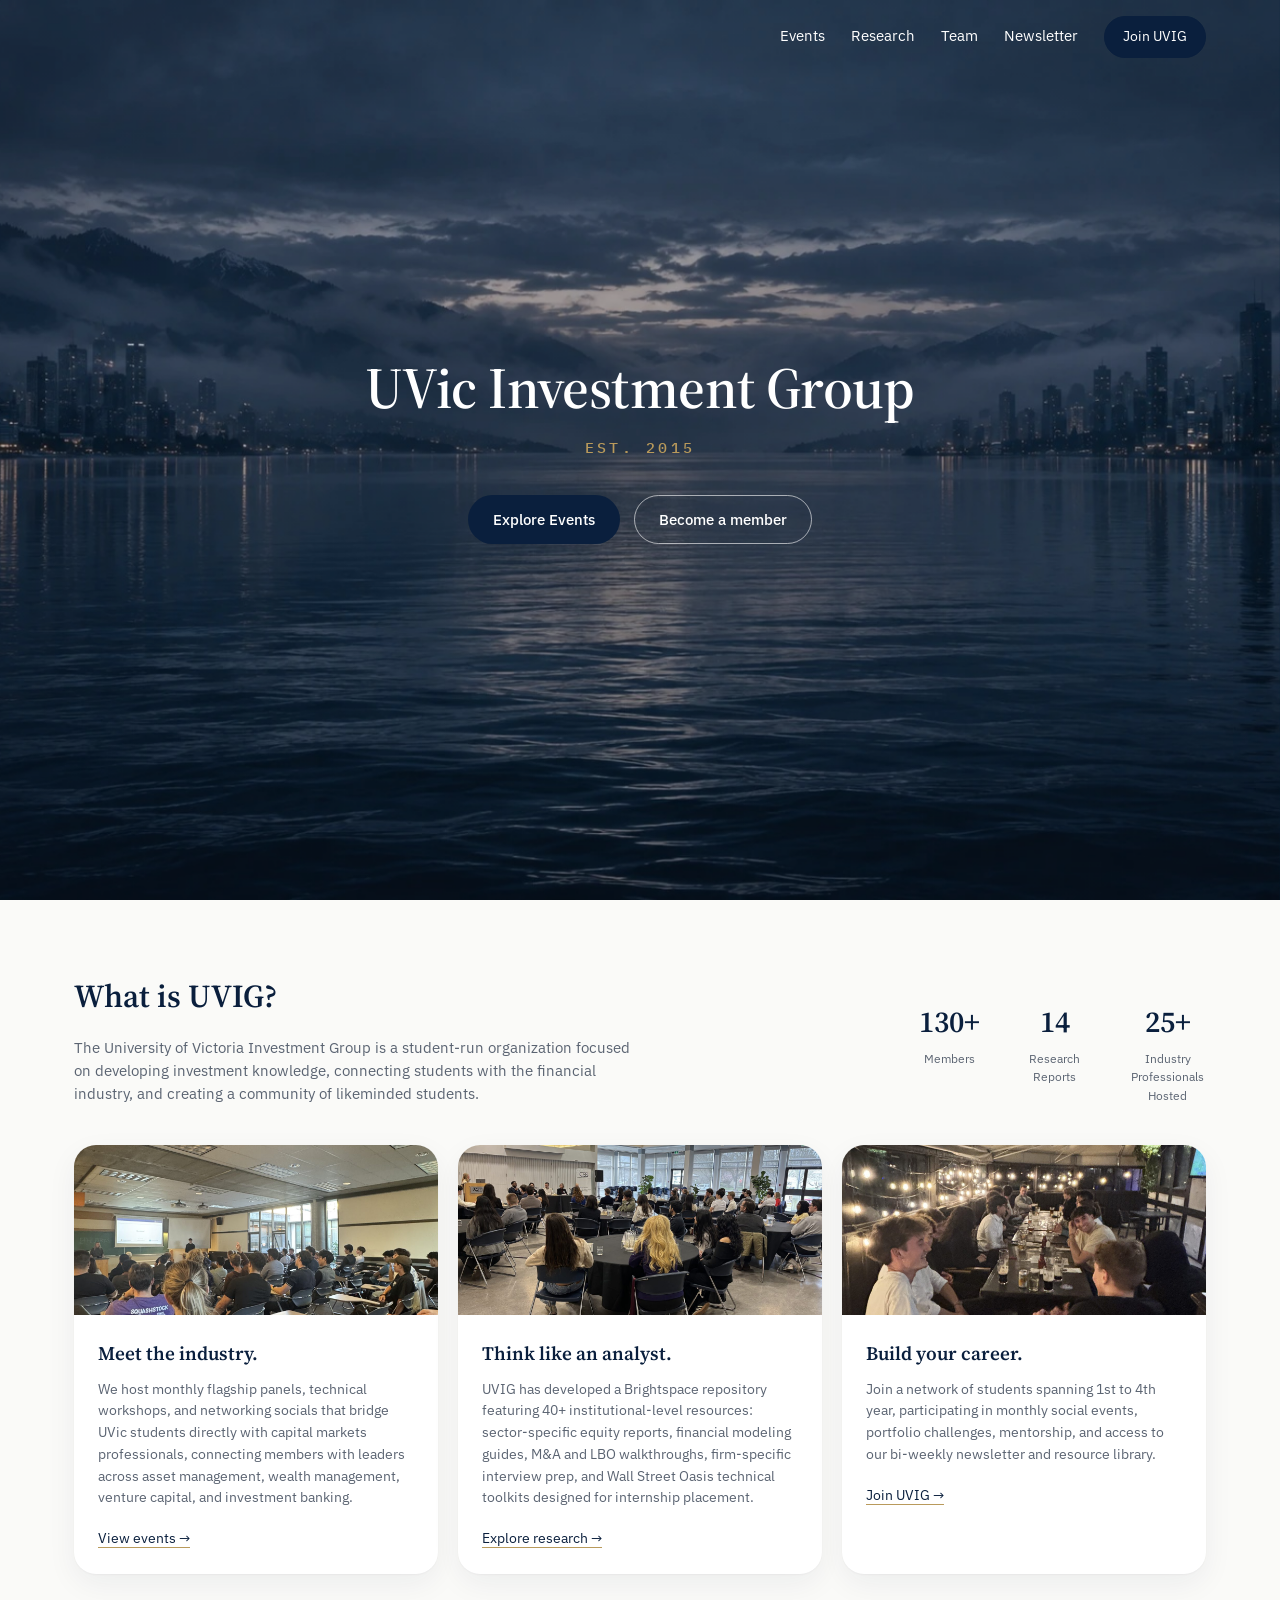
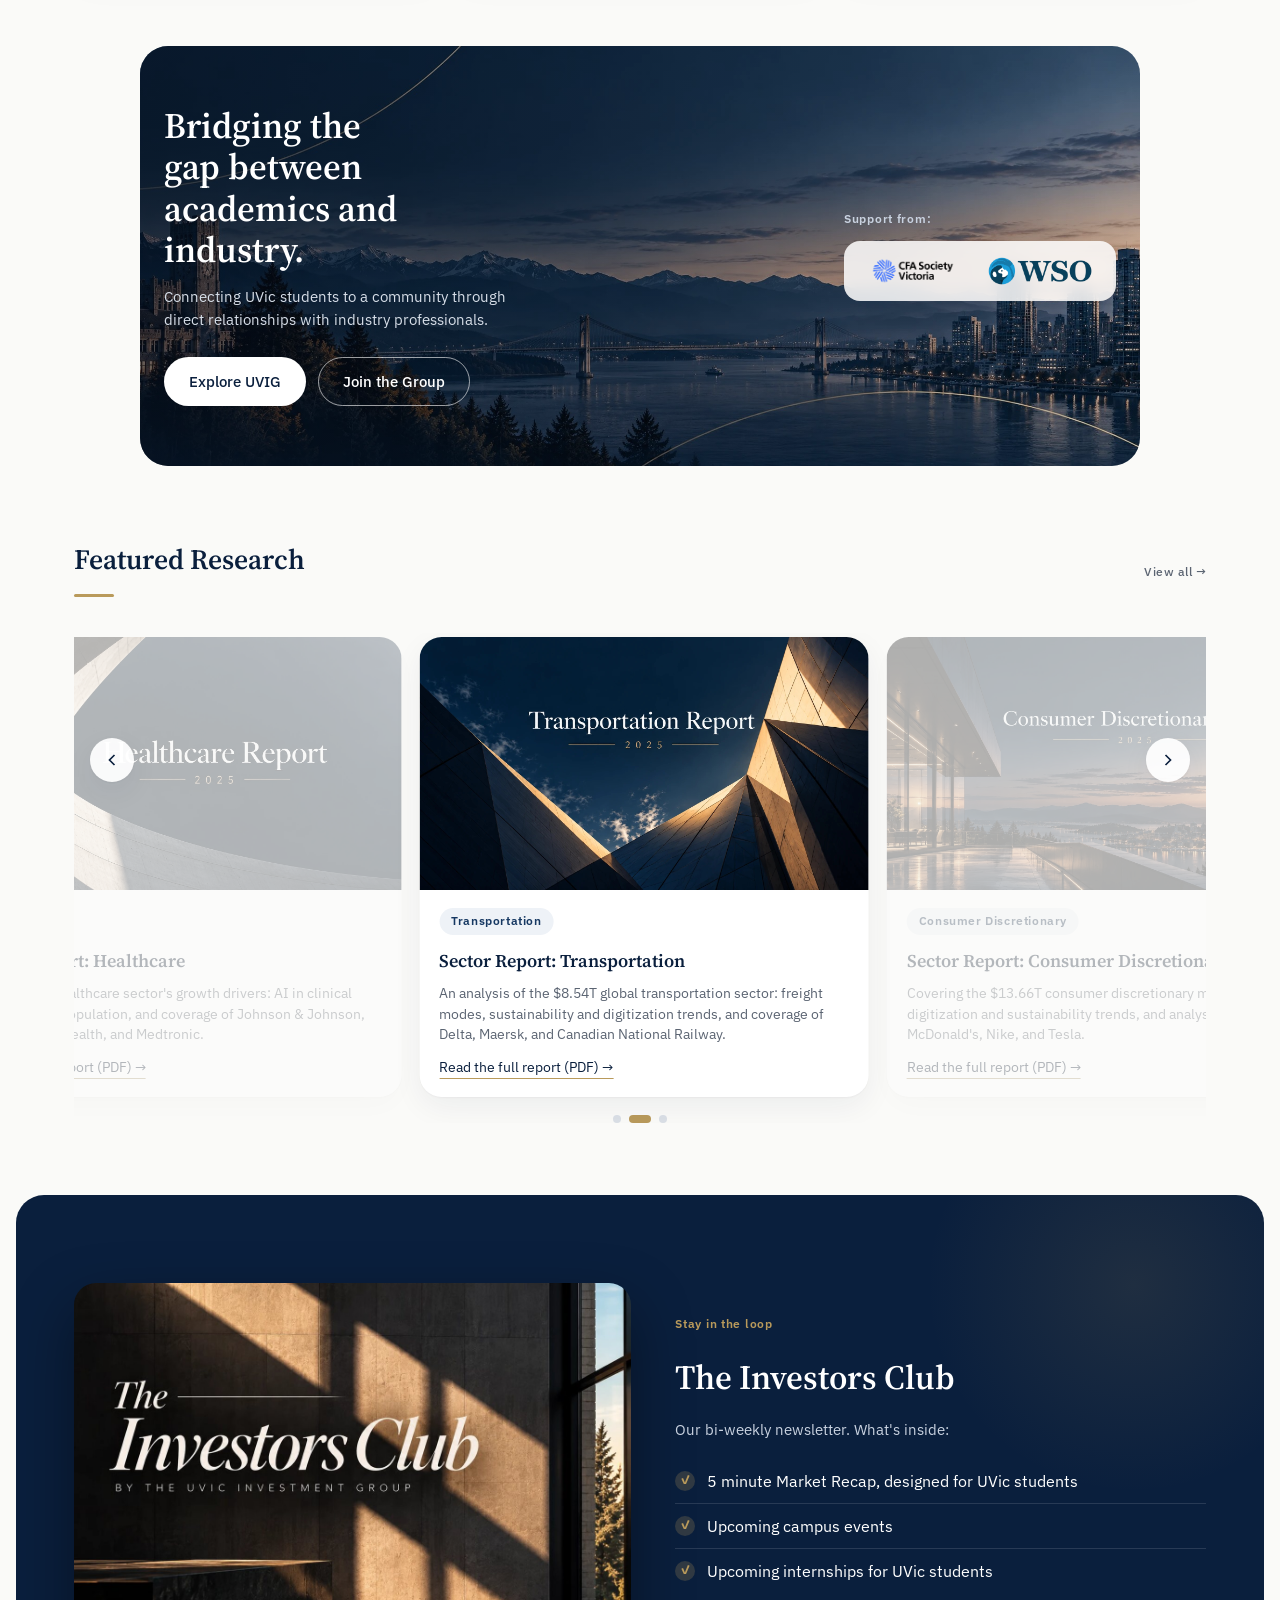
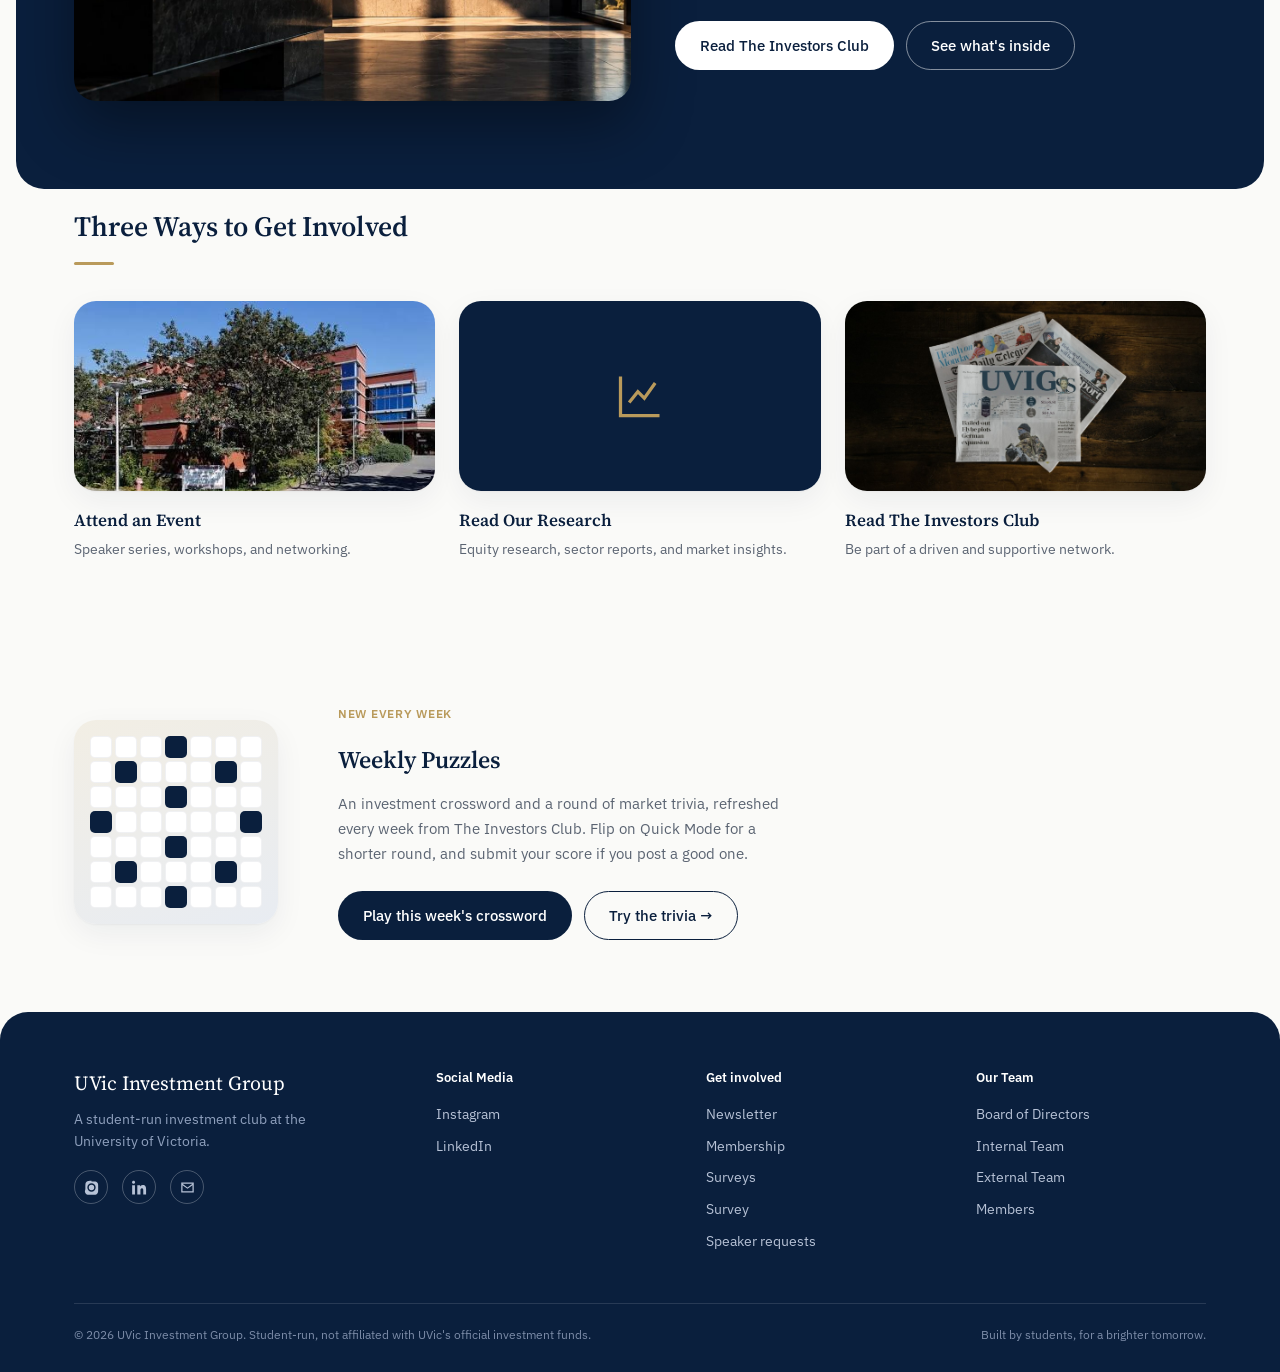
==== commit ee13d04e: "Move Bridging the gap above Featured Research; cross-device consistency pass Equal-height page heade" ====
--- a/index.html
+++ b/index.html
@@ -118,6 +118,29 @@
     </div>
   </section>
 
+  <!-- Banner: More than a club -->
+  <section style="padding:0;">
+    <div class="split-banner parallax-bg" data-content-bg="home.banner.image" style="background-image:url('photo-bridging-dusk.jpg');">
+      <div class="split-banner-inner">
+        <div class="split-banner-text reveal">
+          <h2 data-content="home.banner.title">Bridging the gap between academics and industry.</h2>
+          <p data-content="home.banner.body">Connecting UVic students to a community through direct relationships with industry professionals.</p>
+          <div class="split-banner-actions">
+            <a href="team.html" class="btn btn-primary">Explore UVIG</a>
+            <a href="join.html" class="btn btn-ghost">Join the Group</a>
+          </div>
+        </div>
+        <div class="banner-partners reveal">
+          <span class="partners-label">Support from:</span>
+          <div class="partner-logos">
+            <img src="logo-cfa-society.png" alt="CFA Society Victoria" class="partner-logo">
+            <img src="logo-wso.png" alt="Wall Street Oasis" class="partner-logo">
+          </div>
+        </div>
+      </div>
+    </div>
+  </section>
+
   <!-- Featured Research -->
   <section id="reports">
     <div class="wrap">
@@ -157,29 +180,6 @@
           <div class="nl-promo-actions">
             <a href="https://uvig-newsletter.beehiiv.com/" target="_blank" rel="noopener" class="btn btn-primary">Read The Investors Club</a>
             <a href="newsletter.html" class="btn btn-ghost">See what's inside</a>
-          </div>
-        </div>
-      </div>
-    </div>
-  </section>
-
-  <!-- Banner: More than a club -->
-  <section style="padding:0;">
-    <div class="split-banner parallax-bg" data-content-bg="home.banner.image" style="background-image:url('photo-bridging-dusk.jpg');">
-      <div class="split-banner-inner">
-        <div class="split-banner-text reveal">
-          <h2 data-content="home.banner.title">Bridging the gap between academics and industry.</h2>
-          <p data-content="home.banner.body">Connecting UVic students to a community through direct relationships with industry professionals.</p>
-          <div class="split-banner-actions">
-            <a href="team.html" class="btn btn-primary">Explore UVIG</a>
-            <a href="join.html" class="btn btn-ghost">Join the Group</a>
-          </div>
-        </div>
-        <div class="banner-partners reveal">
-          <span class="partners-label">Support from:</span>
-          <div class="partner-logos">
-            <img src="logo-cfa-society.png" alt="CFA Society Victoria" class="partner-logo">
-            <img src="logo-wso.png" alt="Wall Street Oasis" class="partner-logo">
           </div>
         </div>
       </div>
--- a/style.css
+++ b/style.css
@@ -1310,7 +1310,7 @@
 #past .past-card{padding:24px 26px;}
 #past .past-card.has-photo{padding:0;}
 #past .past-card.has-photo .photo-card-body{padding:22px 26px 24px;}
-#past .past-card .tag{display:block; text-transform:uppercase; letter-spacing:.08em; font-size:10.5px;}
+#past .past-card .tag{display:block; text-transform:uppercase; letter-spacing:.07em; font-size:12px;}
 #past .past-card h4{font-size:18px; line-height:1.3; margin-top:8px;}
 #past .past-card .meta{margin-top:8px;}
 #past .past-card p{font-size:14px; line-height:1.6; margin-top:12px;}
@@ -1345,7 +1345,7 @@
 .nl-promo-list li:first-child{border-top:0;}
 .nl-promo-list li::before{content:'✓'; position:absolute; left:0; top:50%; transform:translateY(-50%); width:20px; height:20px; border-radius:50%; background:rgba(185,154,91,.22); color:var(--brass); font-size:12px; font-weight:700; display:flex; align-items:center; justify-content:center;}
 .nl-promo-grid .nl-promo-actions{justify-content:flex-start;}
-@media (max-width:860px){
+@media (max-width:640px){
   .nl-promo-grid{grid-template-columns:1fr; gap:28px;}
   .nl-promo-grid .nl-promo-text h2{font-size:28px;}
   .nl-promo-grid .nl-promo-actions .btn{flex:1;}
@@ -1358,3 +1358,31 @@
 .nl-cta-box .btn + .btn{margin-left:10px; background:transparent; color:var(--white); border:1px solid rgba(255,255,255,.5);}
 .nl-cta-box .btn + .btn:hover{background:rgba(255,255,255,.1);}
 @media (max-width:520px){ .nl-cta-box .btn + .btn{margin-left:0;} }
+
+/* ============================================================
+   CONSISTENCY PASS — one scale across phone, iPad, laptop, desktop
+   ============================================================ */
+
+/* Page headers (Events, Research, Team, Newsletter) share one height per breakpoint */
+.page-hero-photo{display:flex; flex-direction:column; justify-content:center; padding:96px 0 76px; min-height:420px;}
+.page-hero-photo > .wrap{width:100%;}
+@media (max-width:860px){
+  .page-hero-photo{padding:68px 0 52px; min-height:360px;}
+}
+
+/* Smallest text is 12px everywhere */
+.past-card .tag, .past-card .meta, .event-meta-row, .sector-tag, .report-date,
+.sv-row-name, .sv-row-metric{font-size:12px;}
+
+/* Touch devices: generous hit areas without changing how things look */
+@media (pointer:coarse){
+  nav.primary-nav a.nav-link::before{content:''; position:absolute; inset:-12px -8px;}
+  .read-link{position:relative;}
+  .read-link::before{content:''; position:absolute; inset:-12px -4px;}
+  .fr-dot{position:relative;}
+  .fr-dot::before{content:''; position:absolute; inset:-14px -6px;}
+  .footer-grid a:not(.footer-social a){padding:7px 0; margin-bottom:2px;}
+  .footer-bottom a{padding:6px 0;}
+  .btn{min-height:44px;}
+  .wordmark{display:inline-flex; align-items:center; min-height:44px;}
+}
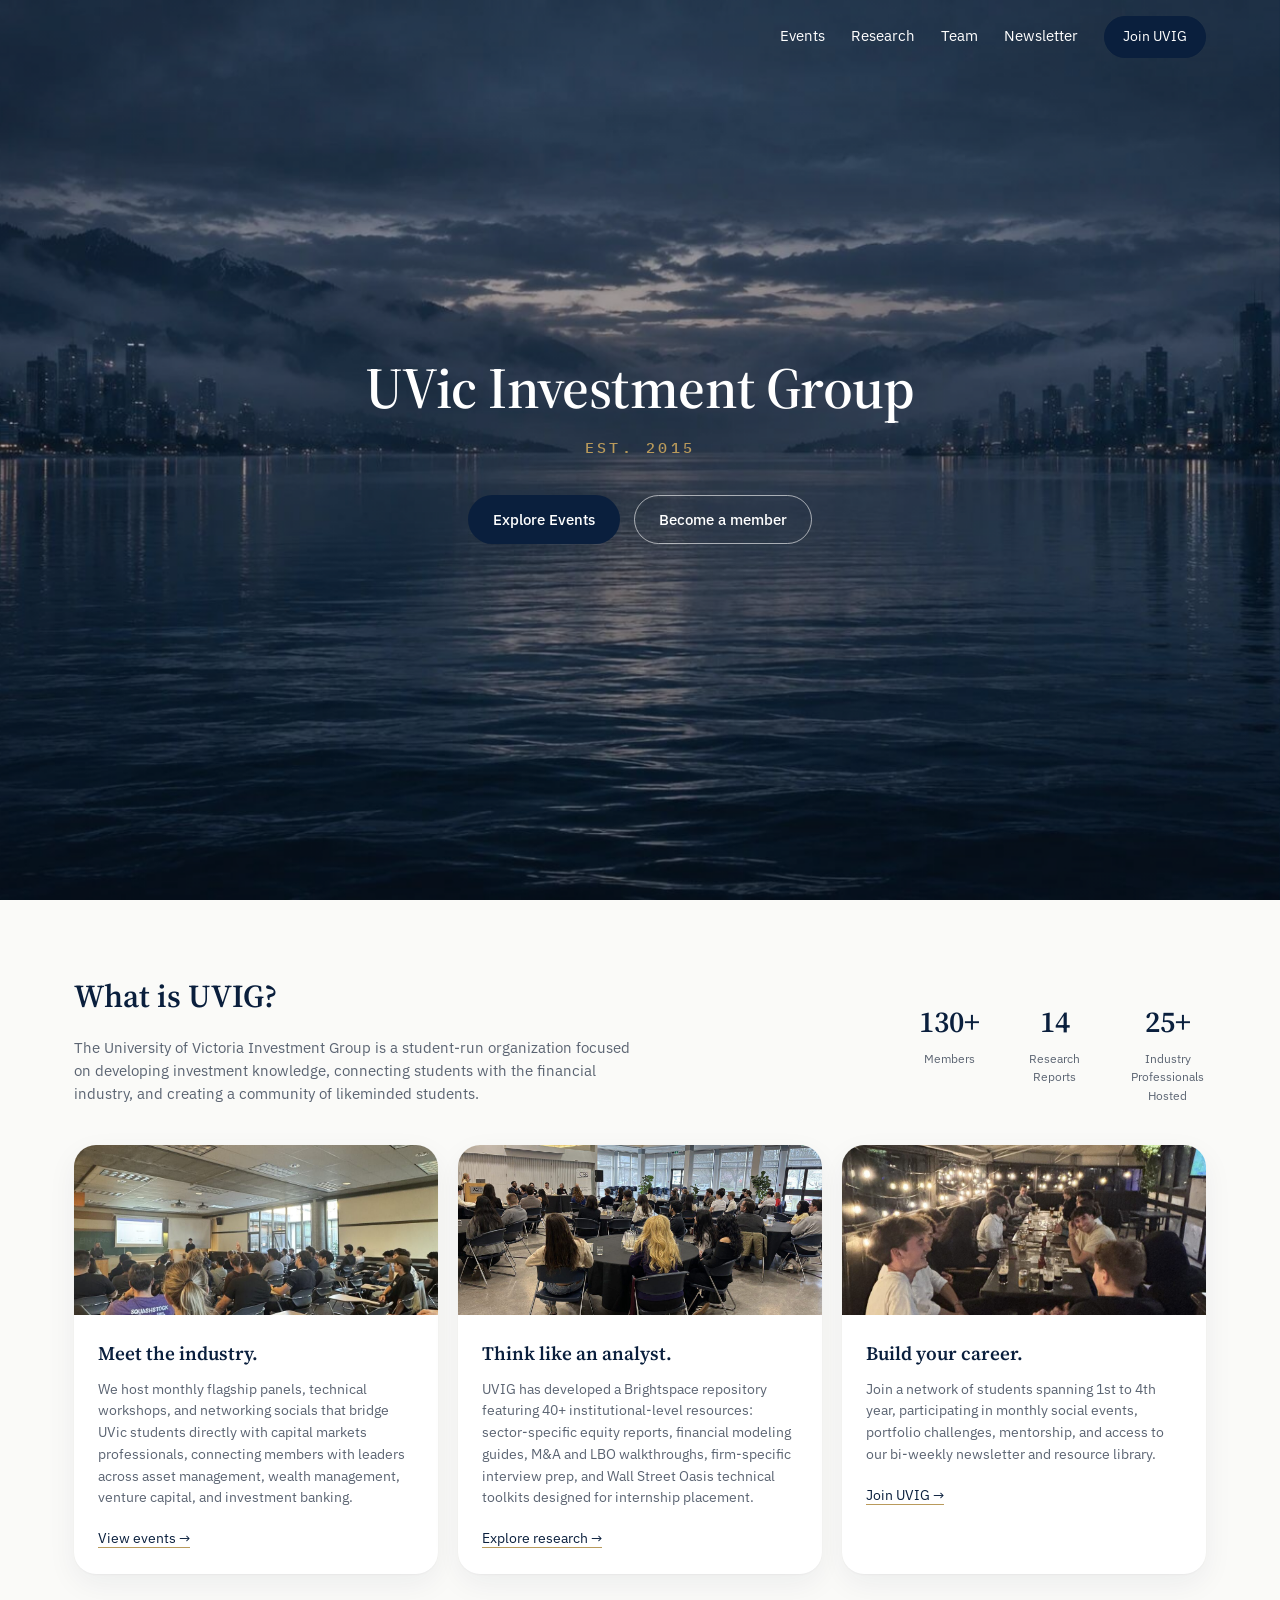
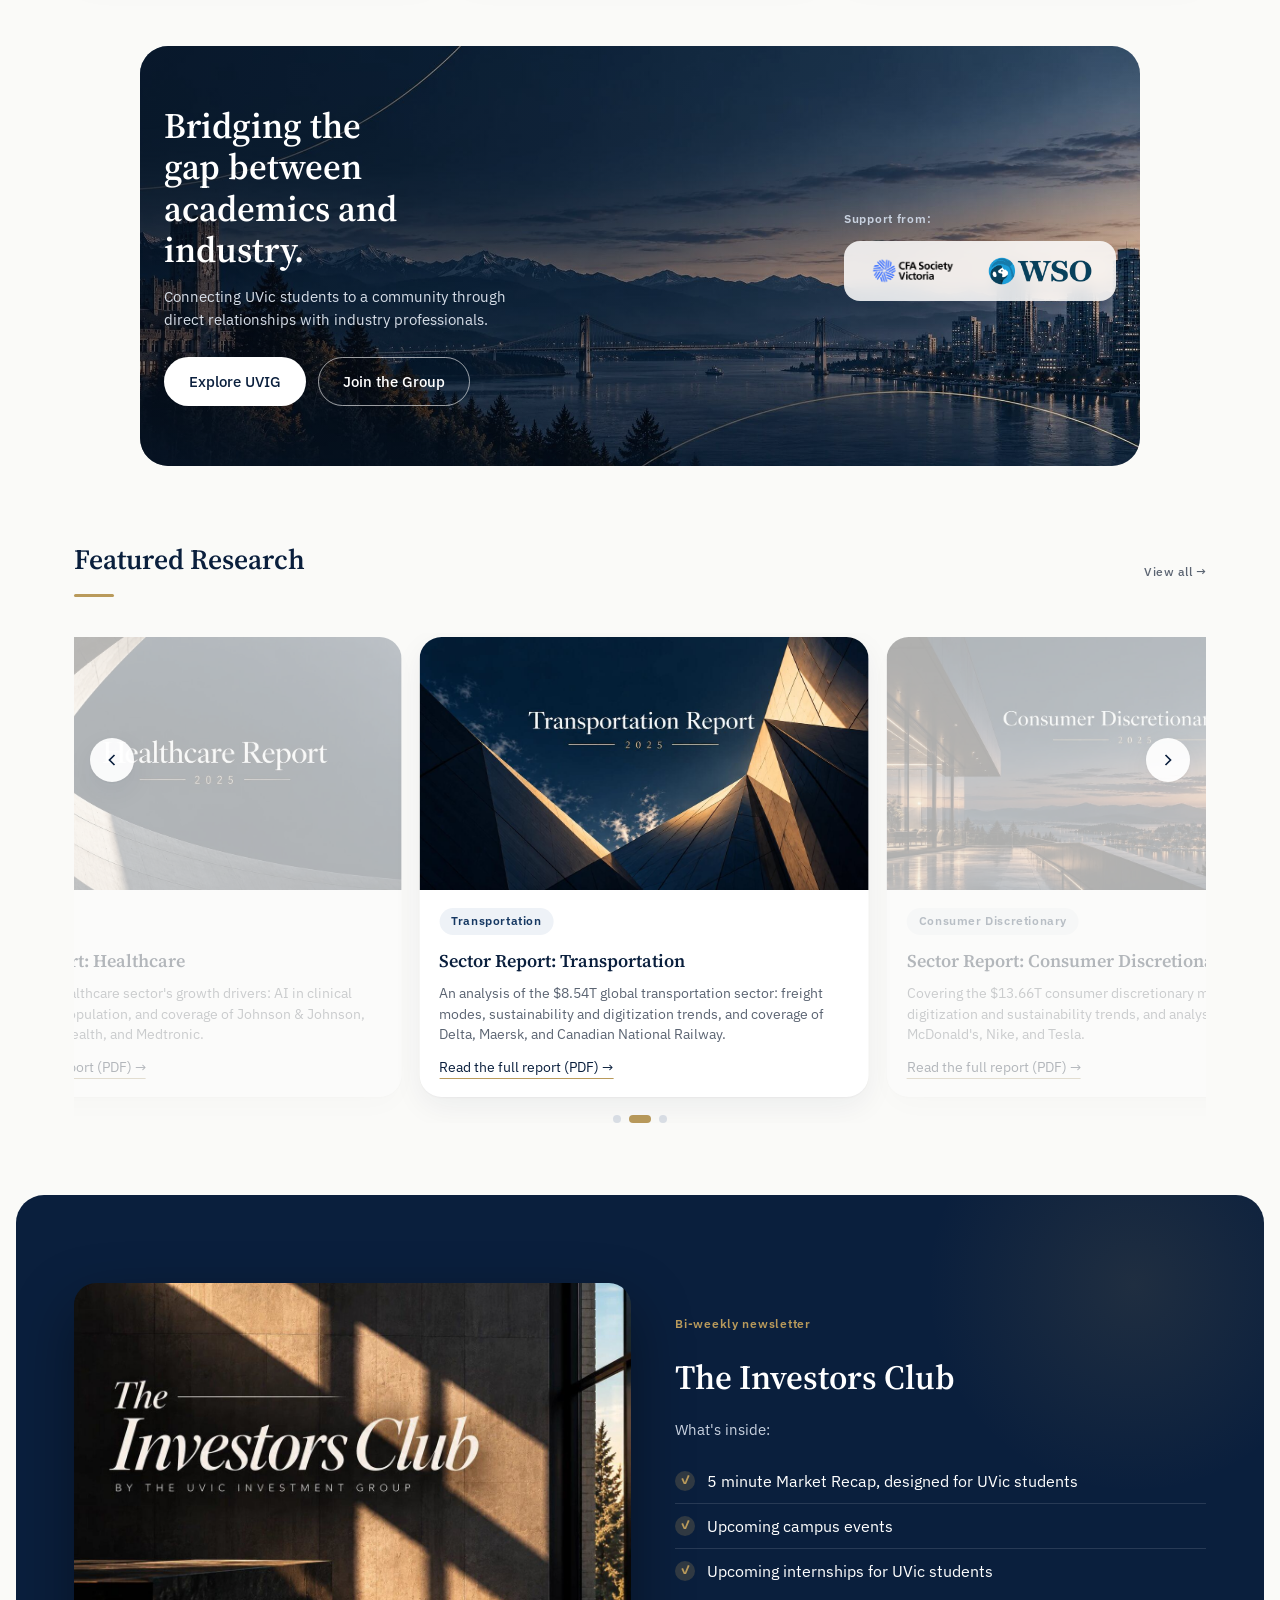
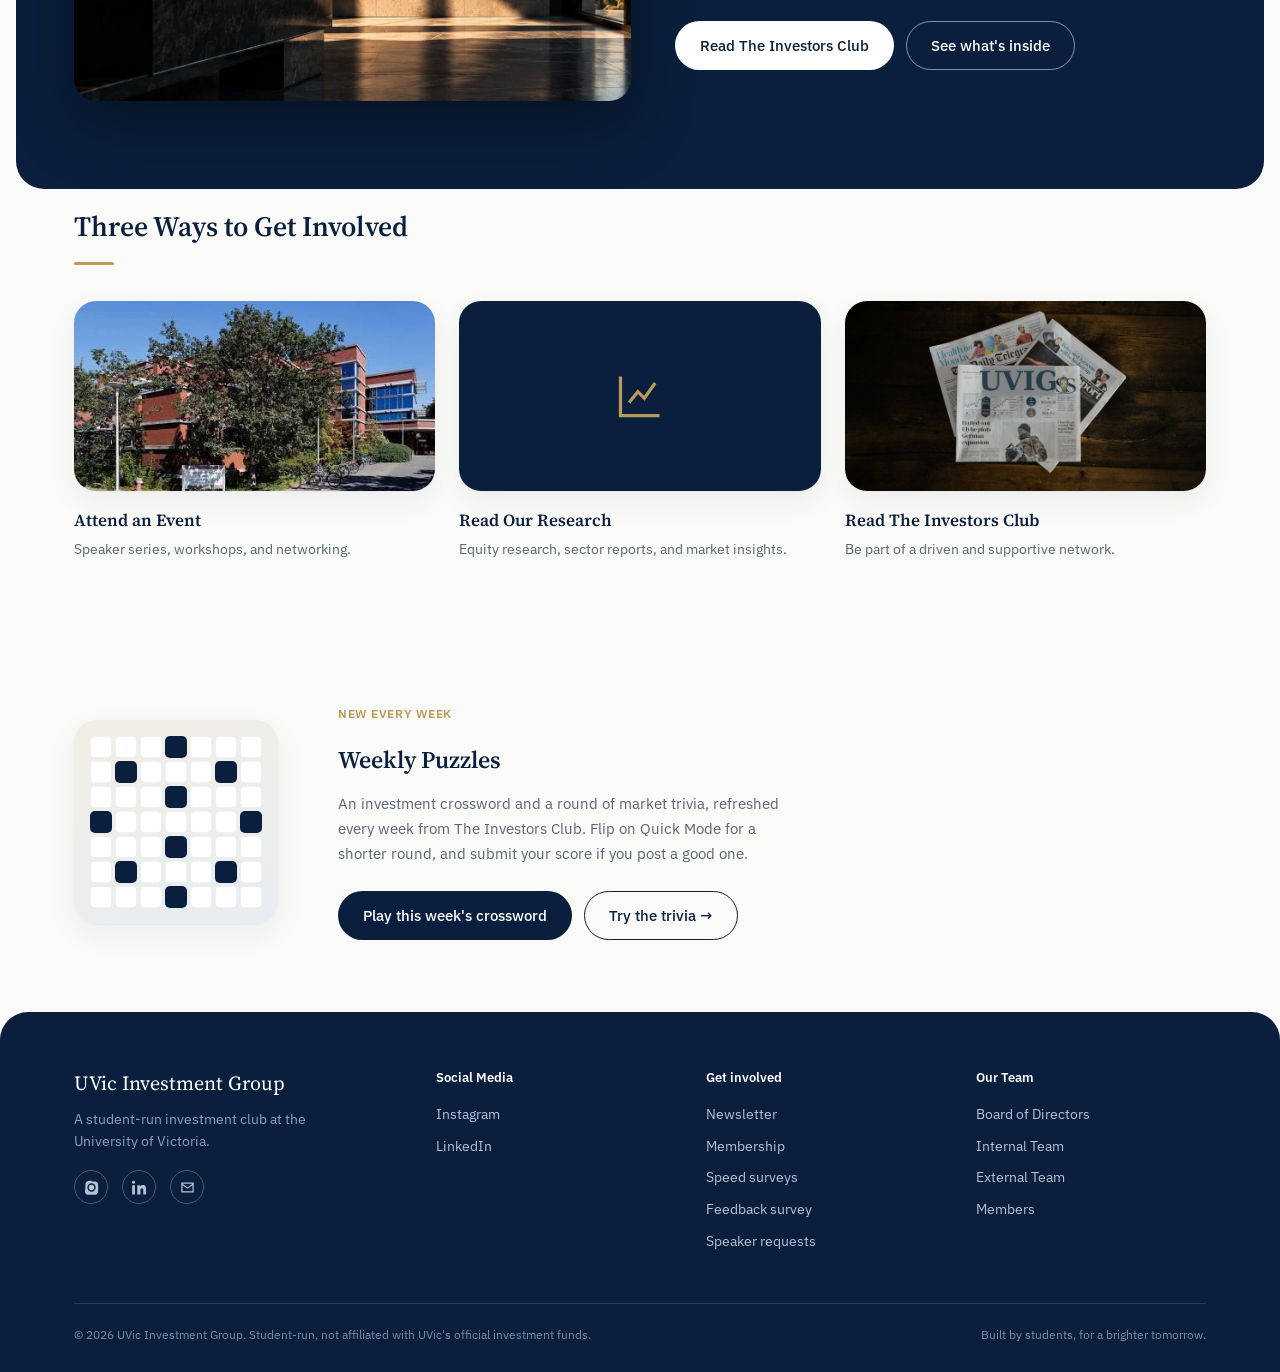
==== commit bd47d40d: "Site audit follow-ups: SEO/share tags, image compression, crossword keyboard Adds descriptions, cano" ====
--- a/index.html
+++ b/index.html
@@ -4,6 +4,16 @@
 <meta charset="UTF-8">
 <meta name="viewport" content="width=device-width, initial-scale=1.0">
 <title>UVic Investment Group</title>
+<meta name="description" content="UVic Investment Group is a student-run investment club at the University of Victoria: speaker panels, equity research, and a community of students interested in finance.">
+<link rel="canonical" href="https://www.uvicinvestmentgroup.com/">
+<link rel="icon" type="image/png" href="/icon-192.png">
+<meta property="og:type" content="website">
+<meta property="og:site_name" content="UVic Investment Group">
+<meta property="og:title" content="UVic Investment Group">
+<meta property="og:description" content="UVic Investment Group is a student-run investment club at the University of Victoria: speaker panels, equity research, and a community of students interested in finance.">
+<meta property="og:url" content="https://www.uvicinvestmentgroup.com/">
+<meta property="og:image" content="https://www.uvicinvestmentgroup.com/og-image.jpg">
+<meta name="twitter:card" content="summary_large_image">
 <meta name="theme-color" content="#0A1F3D">
 <link rel="manifest" href="manifest.json">
 <link rel="apple-touch-icon" href="apple-touch-icon.png">
@@ -169,9 +179,9 @@
           <img src="photo-investors-club.jpg" alt="The Investors Club, by the UVic Investment Group" data-content-img="home.newsletter.cover" loading="lazy">
         </a>
         <div class="nl-promo-text">
-          <span class="hero-eyebrow" data-content="home.newsletter.eyebrow">Stay in the loop</span>
+          <span class="hero-eyebrow" data-content="home.newsletter.eyebrow">Bi-weekly newsletter</span>
           <h2 data-content="home.newsletter.title">The Investors Club</h2>
-          <p class="nl-promo-lead" data-content="home.newsletter.lead">Our bi-weekly newsletter. What's inside:</p>
+          <p class="nl-promo-lead" data-content="home.newsletter.lead">What's inside:</p>
           <ul class="nl-promo-list">
             <li data-content="home.newsletter.item1">5 minute Market Recap, designed for UVic students</li>
             <li data-content="home.newsletter.item2">Upcoming campus events</li>
@@ -270,8 +280,8 @@
           <h4>Get involved</h4>
           <a href="newsletter.html">Newsletter</a>
           <a href="join.html">Membership</a>
-          <a href="surveys.html">Surveys</a>
-          <a href="survey.html">Survey</a>
+          <a href="surveys.html">Speed surveys</a>
+          <a href="survey.html">Feedback survey</a>
           <a href="mailto:investmentgroup.uvic@gmail.com">Speaker requests</a>
         </div>
         <div>
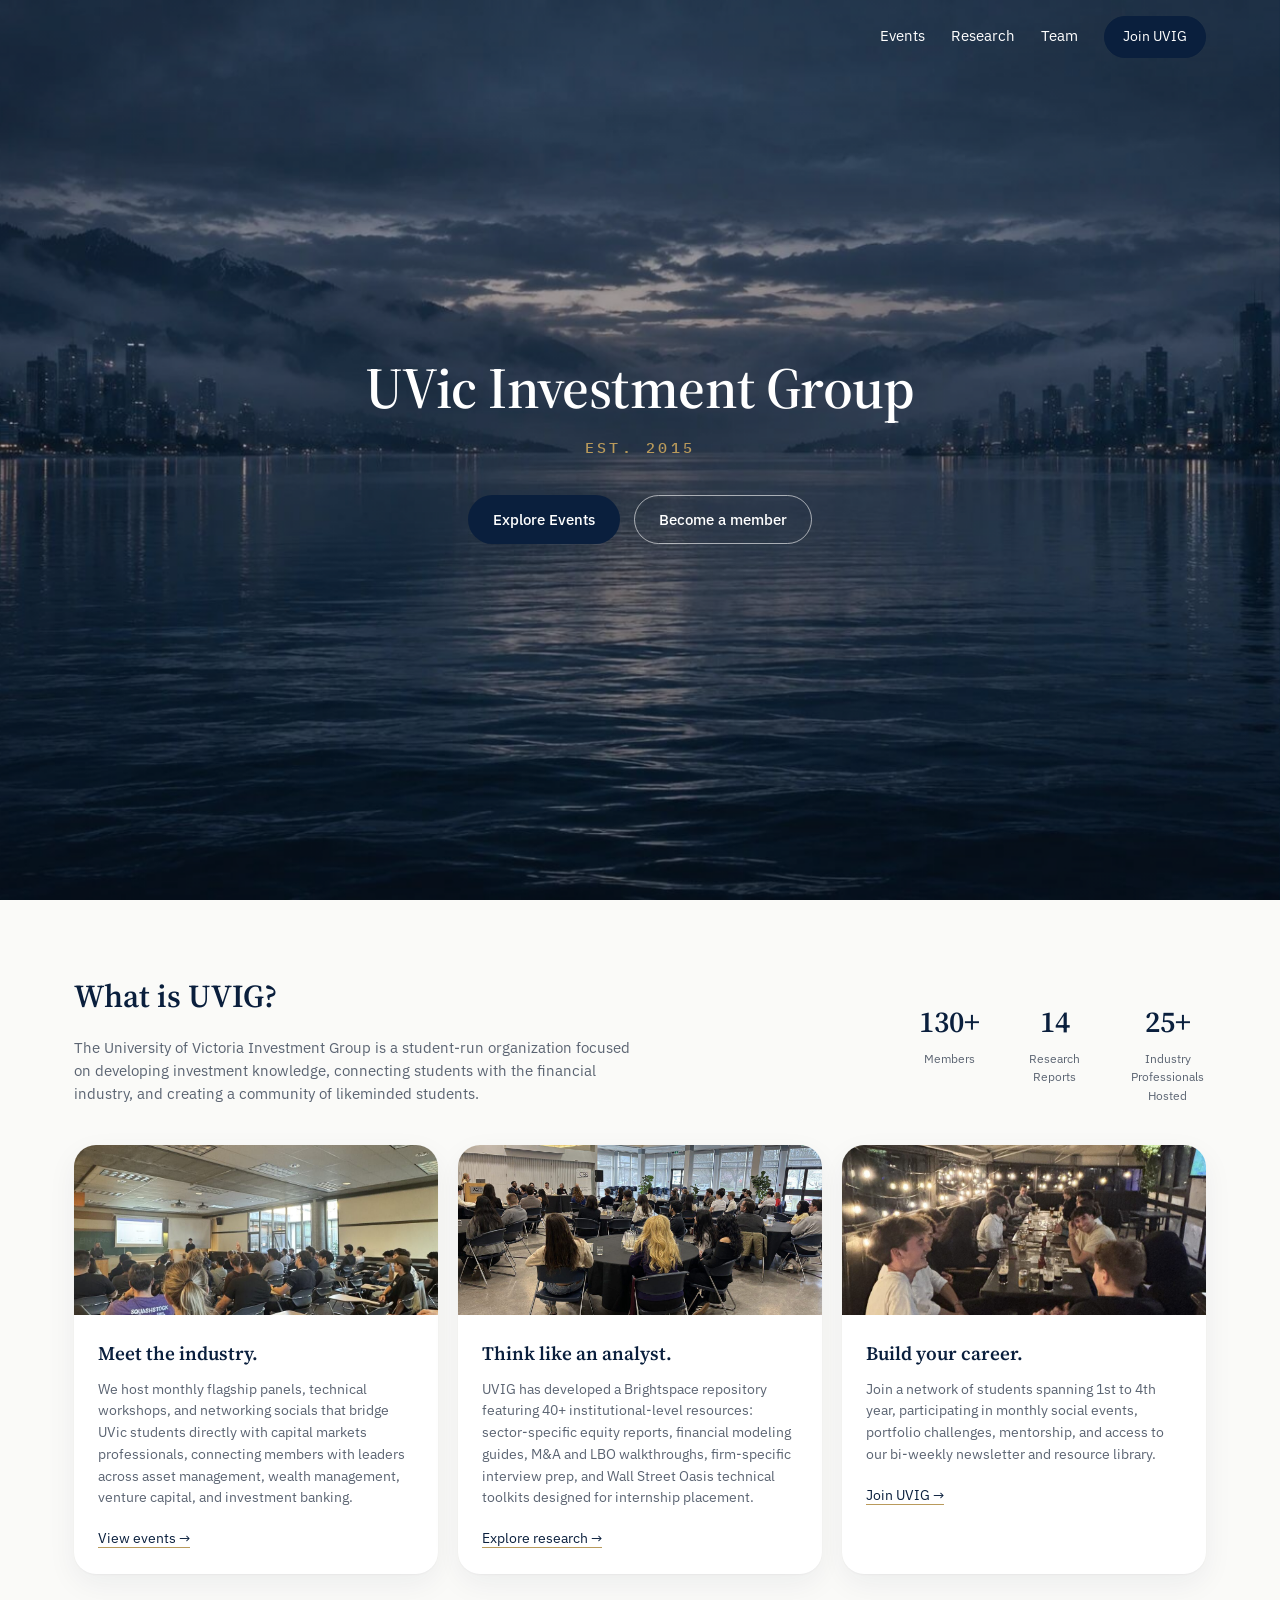
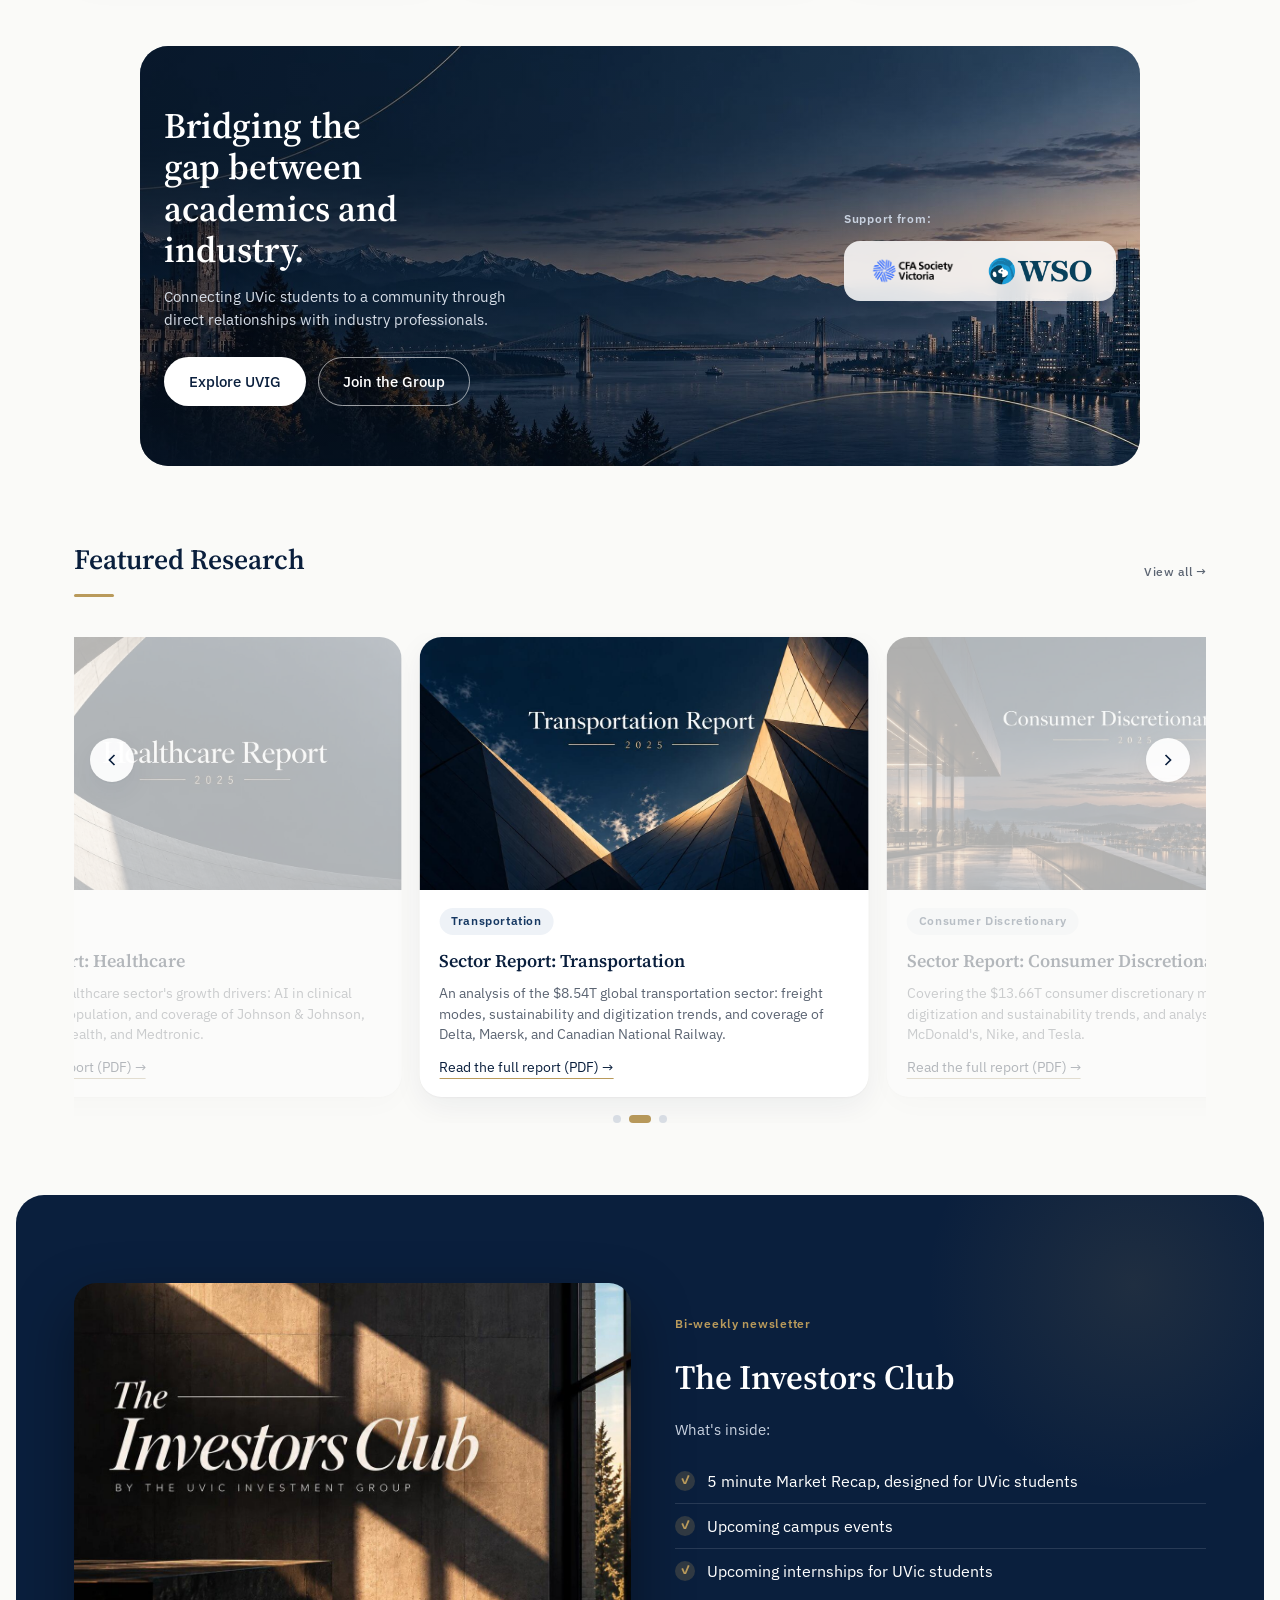
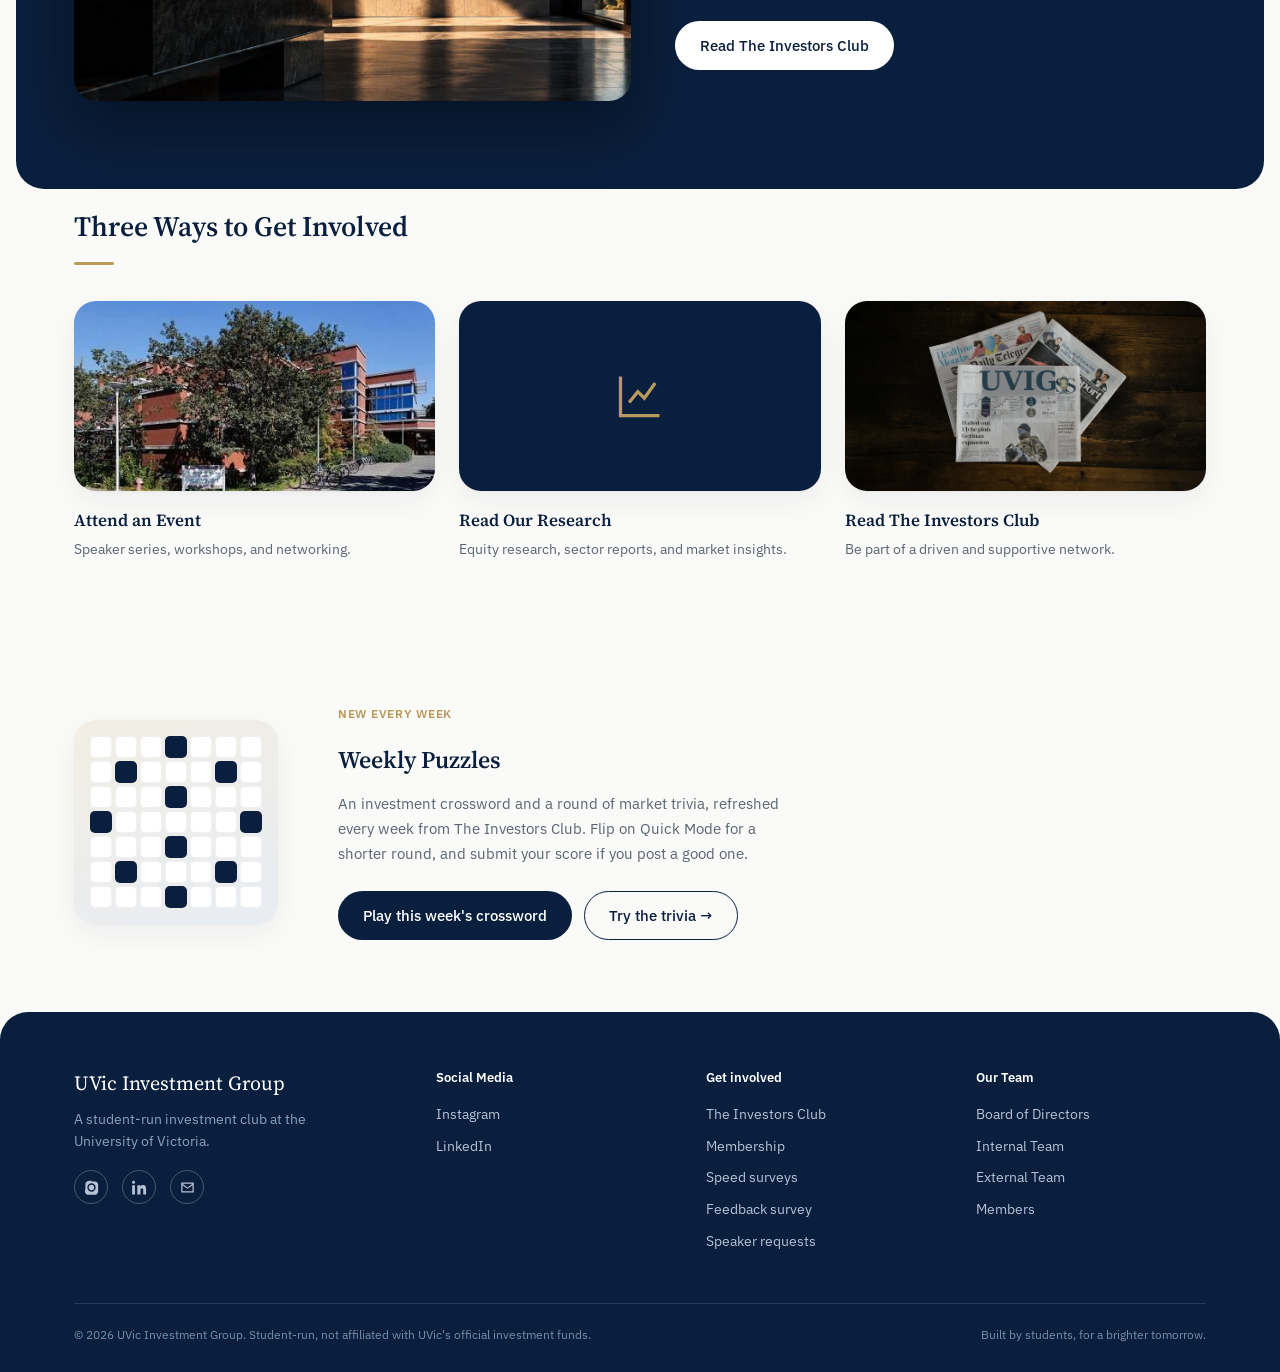
==== commit 0c519849: "Remove the newsletter page; The Investors Club lives on the homepage Deletes newsletter.html and its" ====
--- a/index.html
+++ b/index.html
@@ -40,7 +40,6 @@
         <a href="events.html" class="nav-link">Events</a>
         <a href="research.html" class="nav-link">Research</a>
         <a href="team.html" class="nav-link">Team</a>
-        <a href="newsletter.html" class="nav-link">Newsletter</a>
         <div class="nav-actions">
           <a href="join.html" class="nav-cta">Join UVIG</a>
         </div>
@@ -189,7 +188,6 @@
           </ul>
           <div class="nl-promo-actions">
             <a href="https://uvig-newsletter.beehiiv.com/" target="_blank" rel="noopener" class="btn btn-primary">Read The Investors Club</a>
-            <a href="newsletter.html" class="btn btn-ghost">See what's inside</a>
           </div>
         </div>
       </div>
@@ -215,7 +213,7 @@
           <h3 data-content="home.involved2.title">Read Our Research</h3>
           <p data-content="home.involved2.body">Equity research, sector reports, and market insights.</p>
         </a>
-        <a href="newsletter.html" class="involved-card tilt-card">
+        <a href="https://uvig-newsletter.beehiiv.com/" target="_blank" rel="noopener" class="involved-card tilt-card">
           <div class="ic-frame"><div class="ic-image" data-content-bg="home.involved3.image" style="background-image:url('photo-newspaper-business.jpg');"></div></div>
           <h3 data-content="home.involved3.title">Read The Investors Club</h3>
           <p data-content="home.involved3.body">Be part of a driven and supportive network.</p>
@@ -278,7 +276,7 @@
         </div>
         <div>
           <h4>Get involved</h4>
-          <a href="newsletter.html">Newsletter</a>
+          <a href="https://uvig-newsletter.beehiiv.com/" target="_blank" rel="noopener">The Investors Club</a>
           <a href="join.html">Membership</a>
           <a href="surveys.html">Speed surveys</a>
           <a href="survey.html">Feedback survey</a>
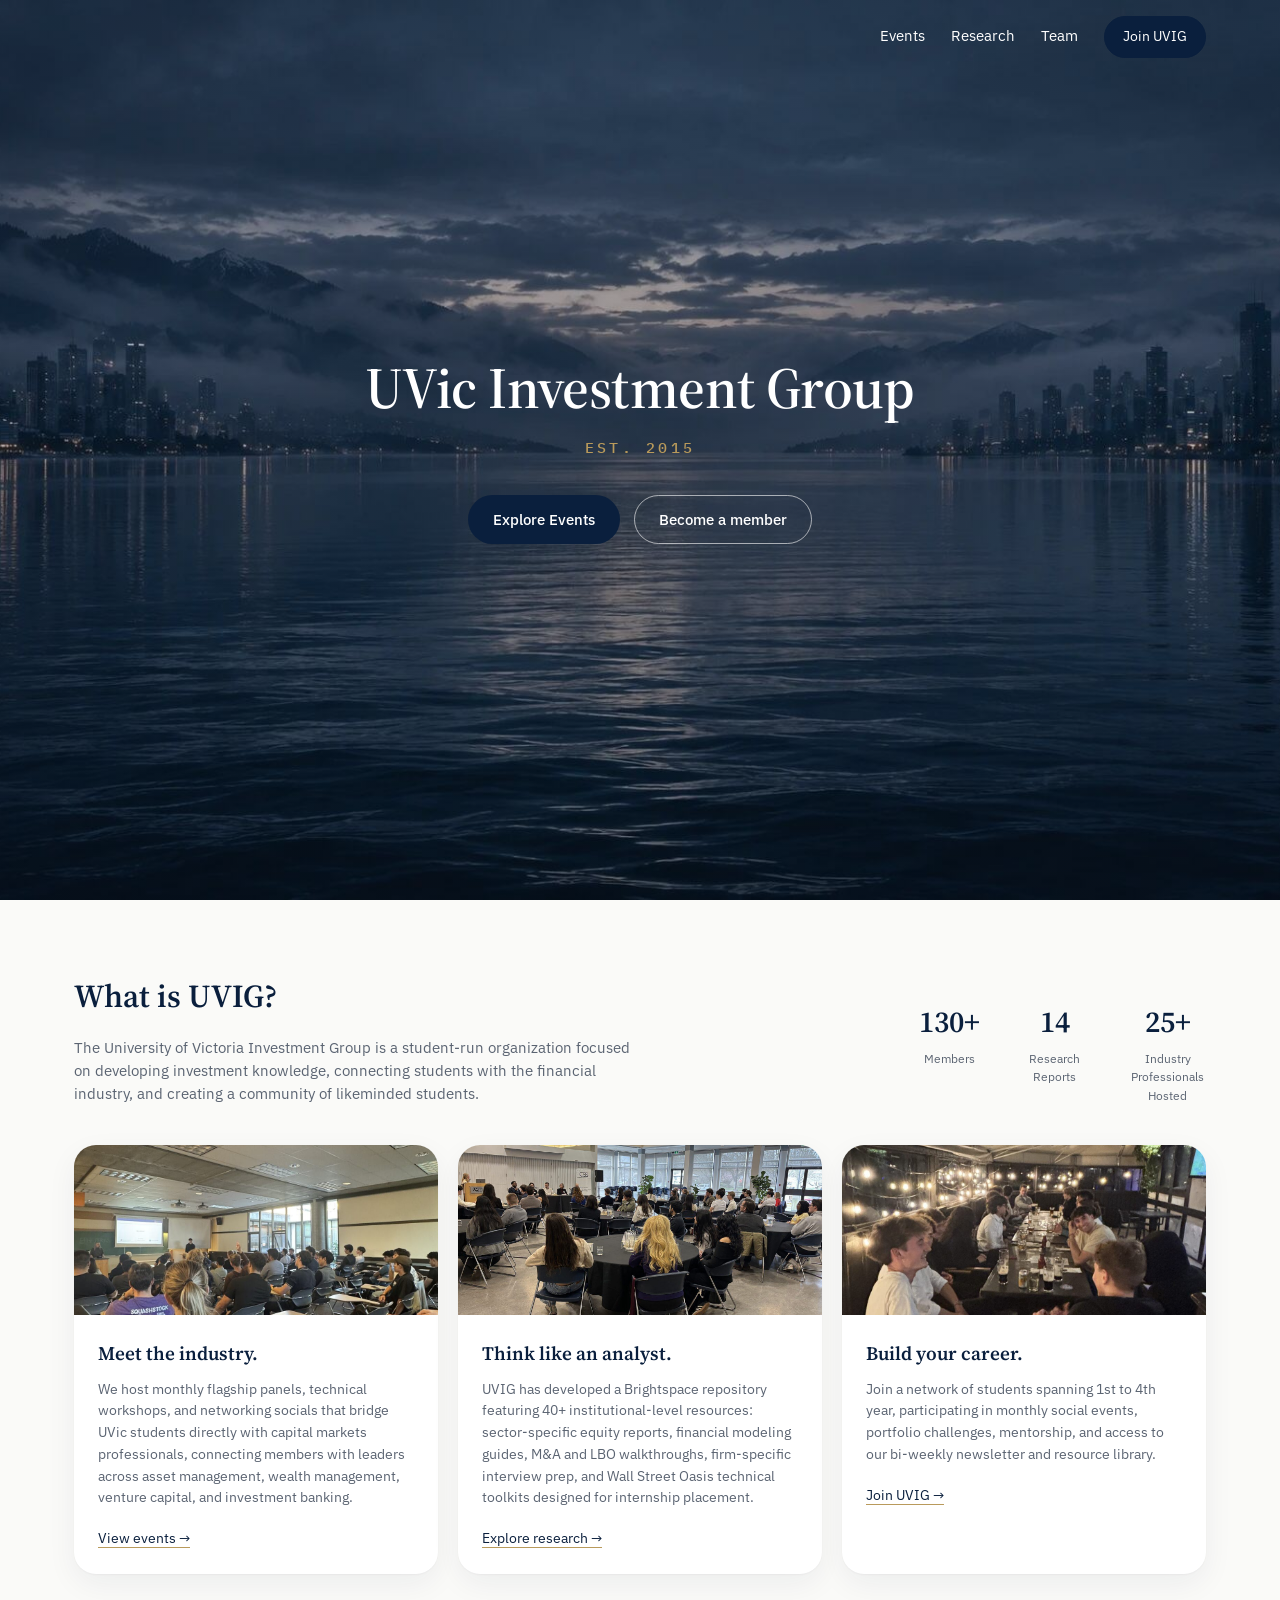
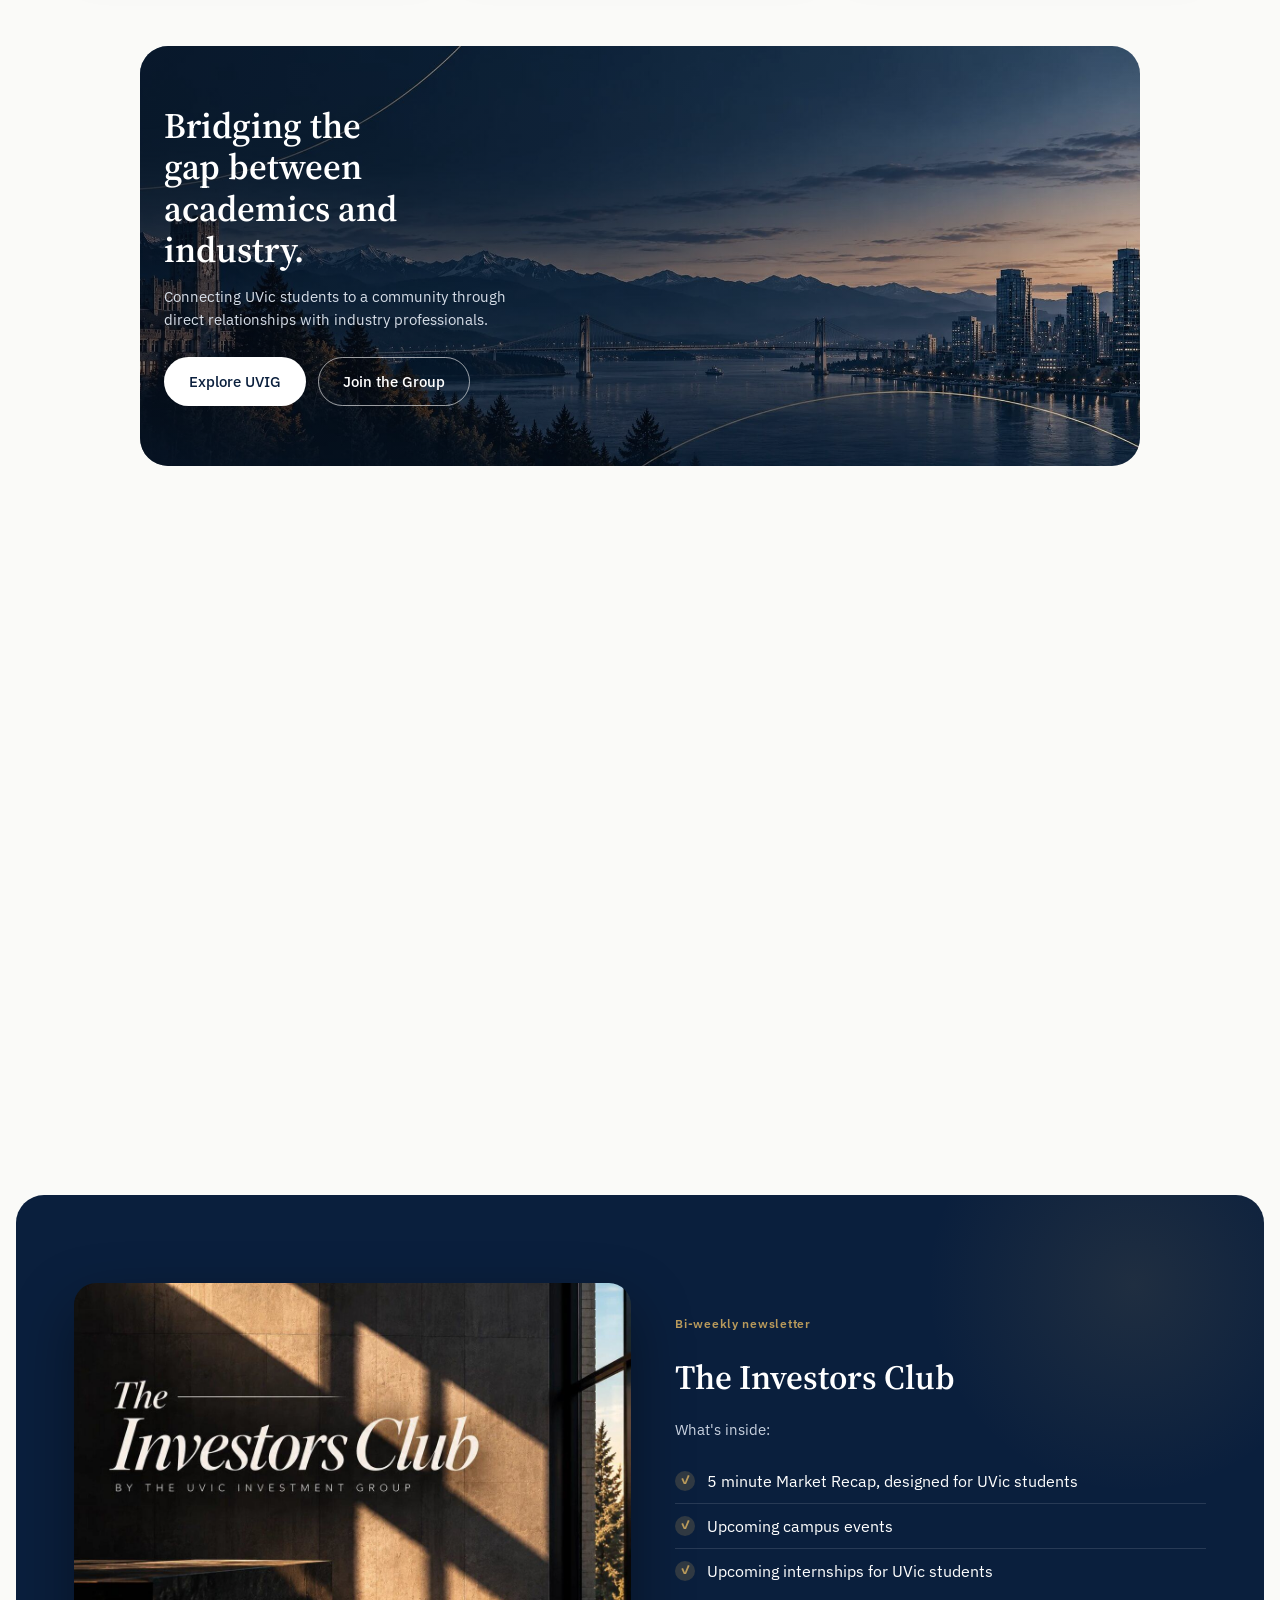
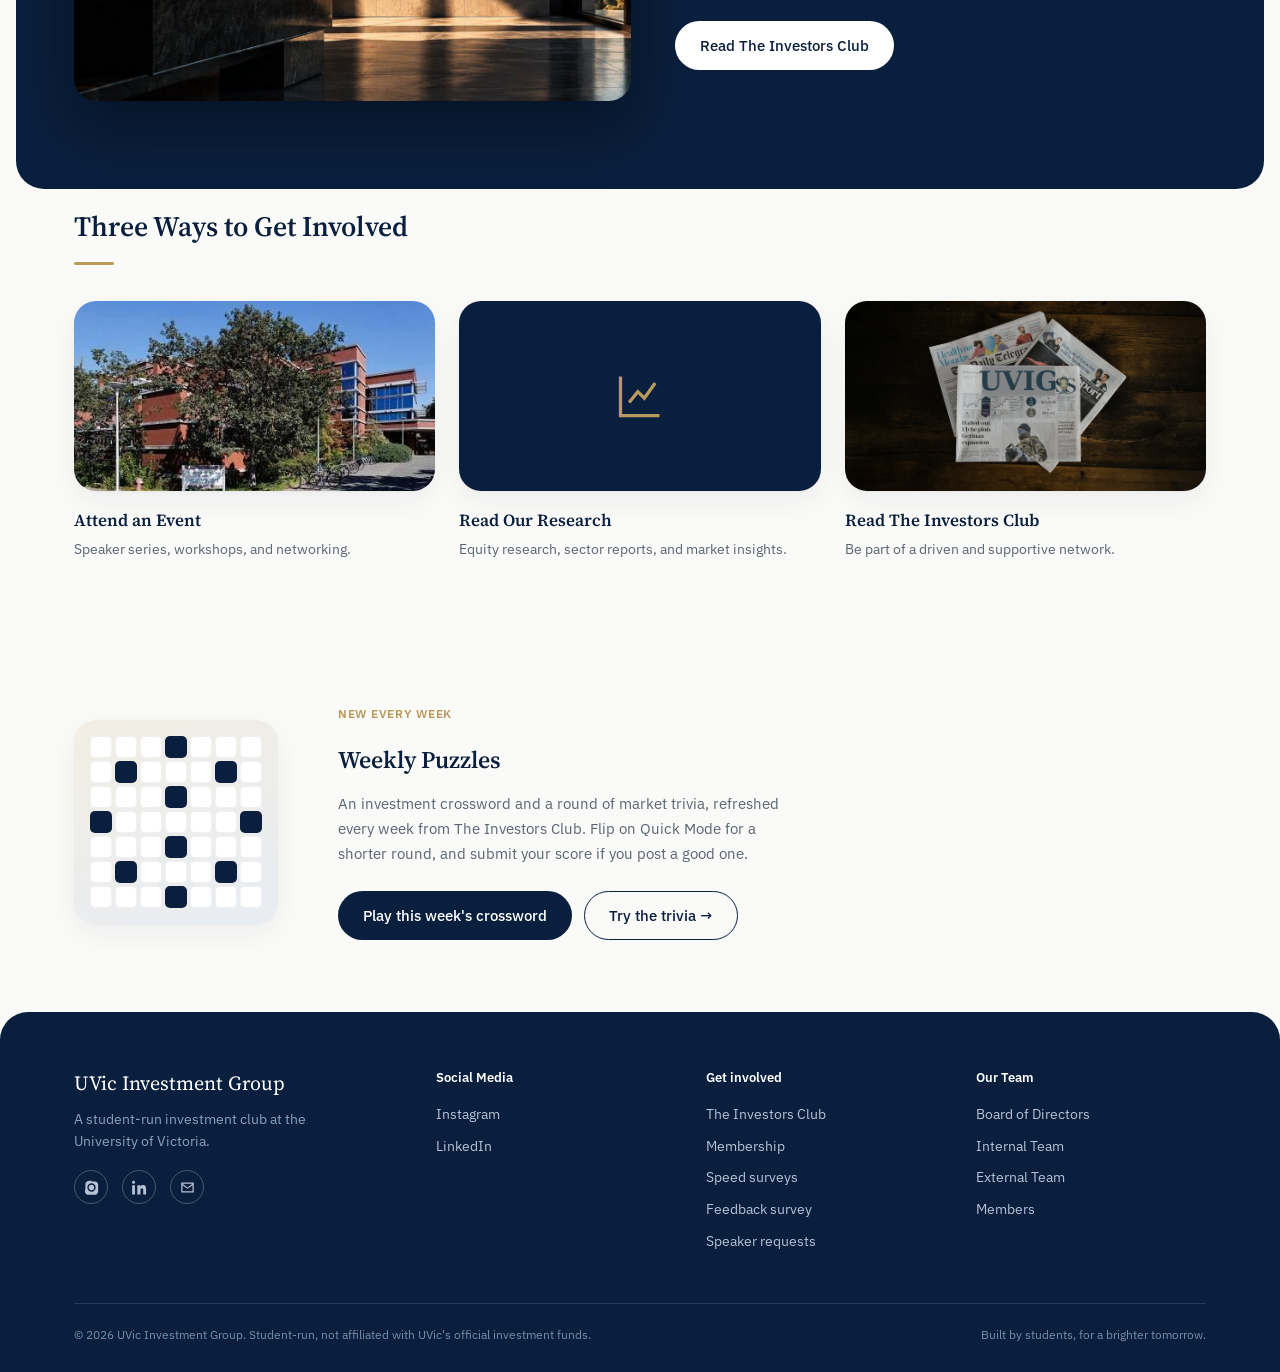
==== commit 6348fa1f: "Add UVIG Finance Social (Nov 25) with flyer, RSVP form and calendar Adds the event with the Instagra" ====
--- a/index.html
+++ b/index.html
@@ -342,7 +342,7 @@
           <span>${renderVenue(confirmed)}</span>
         </div>
         <div style="display:flex; gap:12px; flex-wrap:wrap; align-items:center;">
-          ${confirmed.rsvpUrl ? `<a href="${confirmed.rsvpUrl}" class="btn btn-primary">RSVP</a>` : `<a href="events.html" class="btn btn-primary">View Events</a>`}
+          ${confirmed.rsvpUrl ? `<a href="${confirmed.rsvpUrl}" class="btn btn-primary"${/^https?:/.test(confirmed.rsvpUrl) ? ' target="_blank" rel="noopener"' : ''}>RSVP</a>` : `<a href="events.html" class="btn btn-primary">View Events</a>`}
           ${typeof renderCalDropdown === 'function' ? renderCalDropdown(confirmed.id) : ''}
         </div>
       </div>
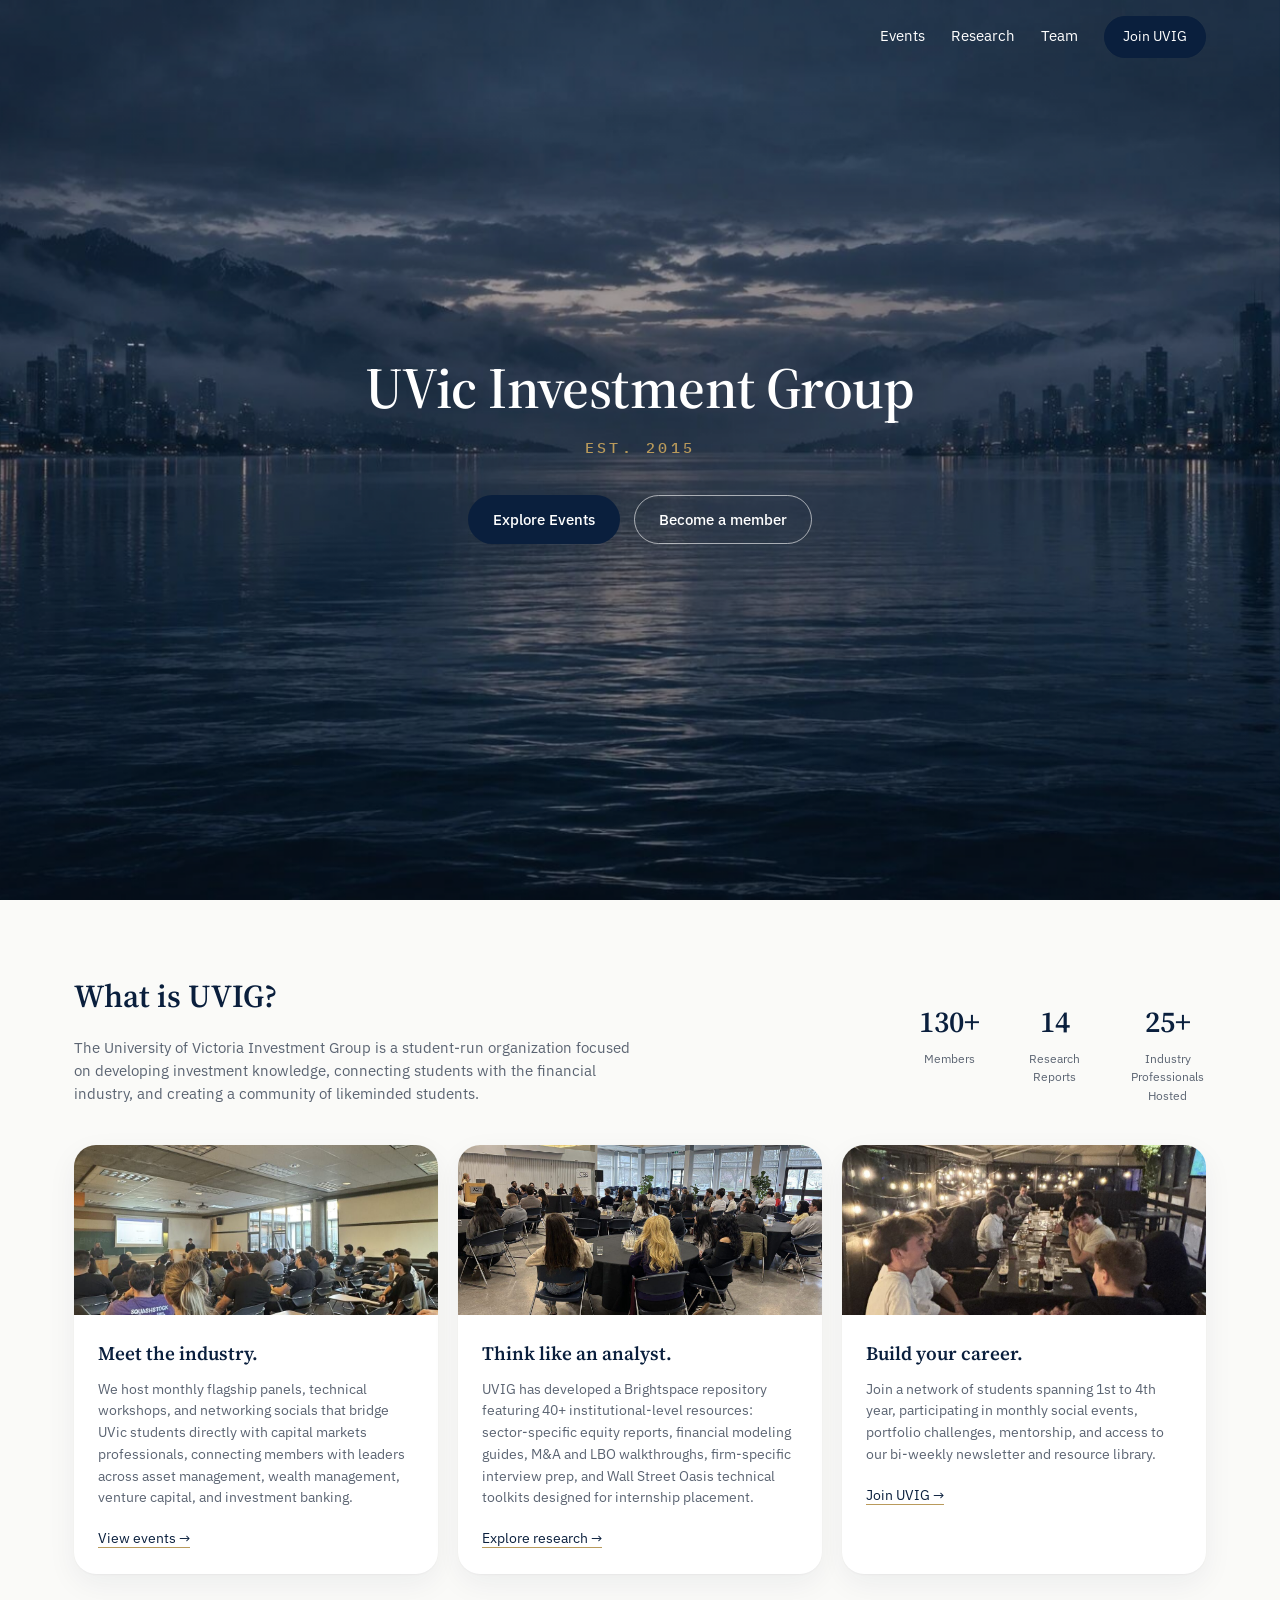
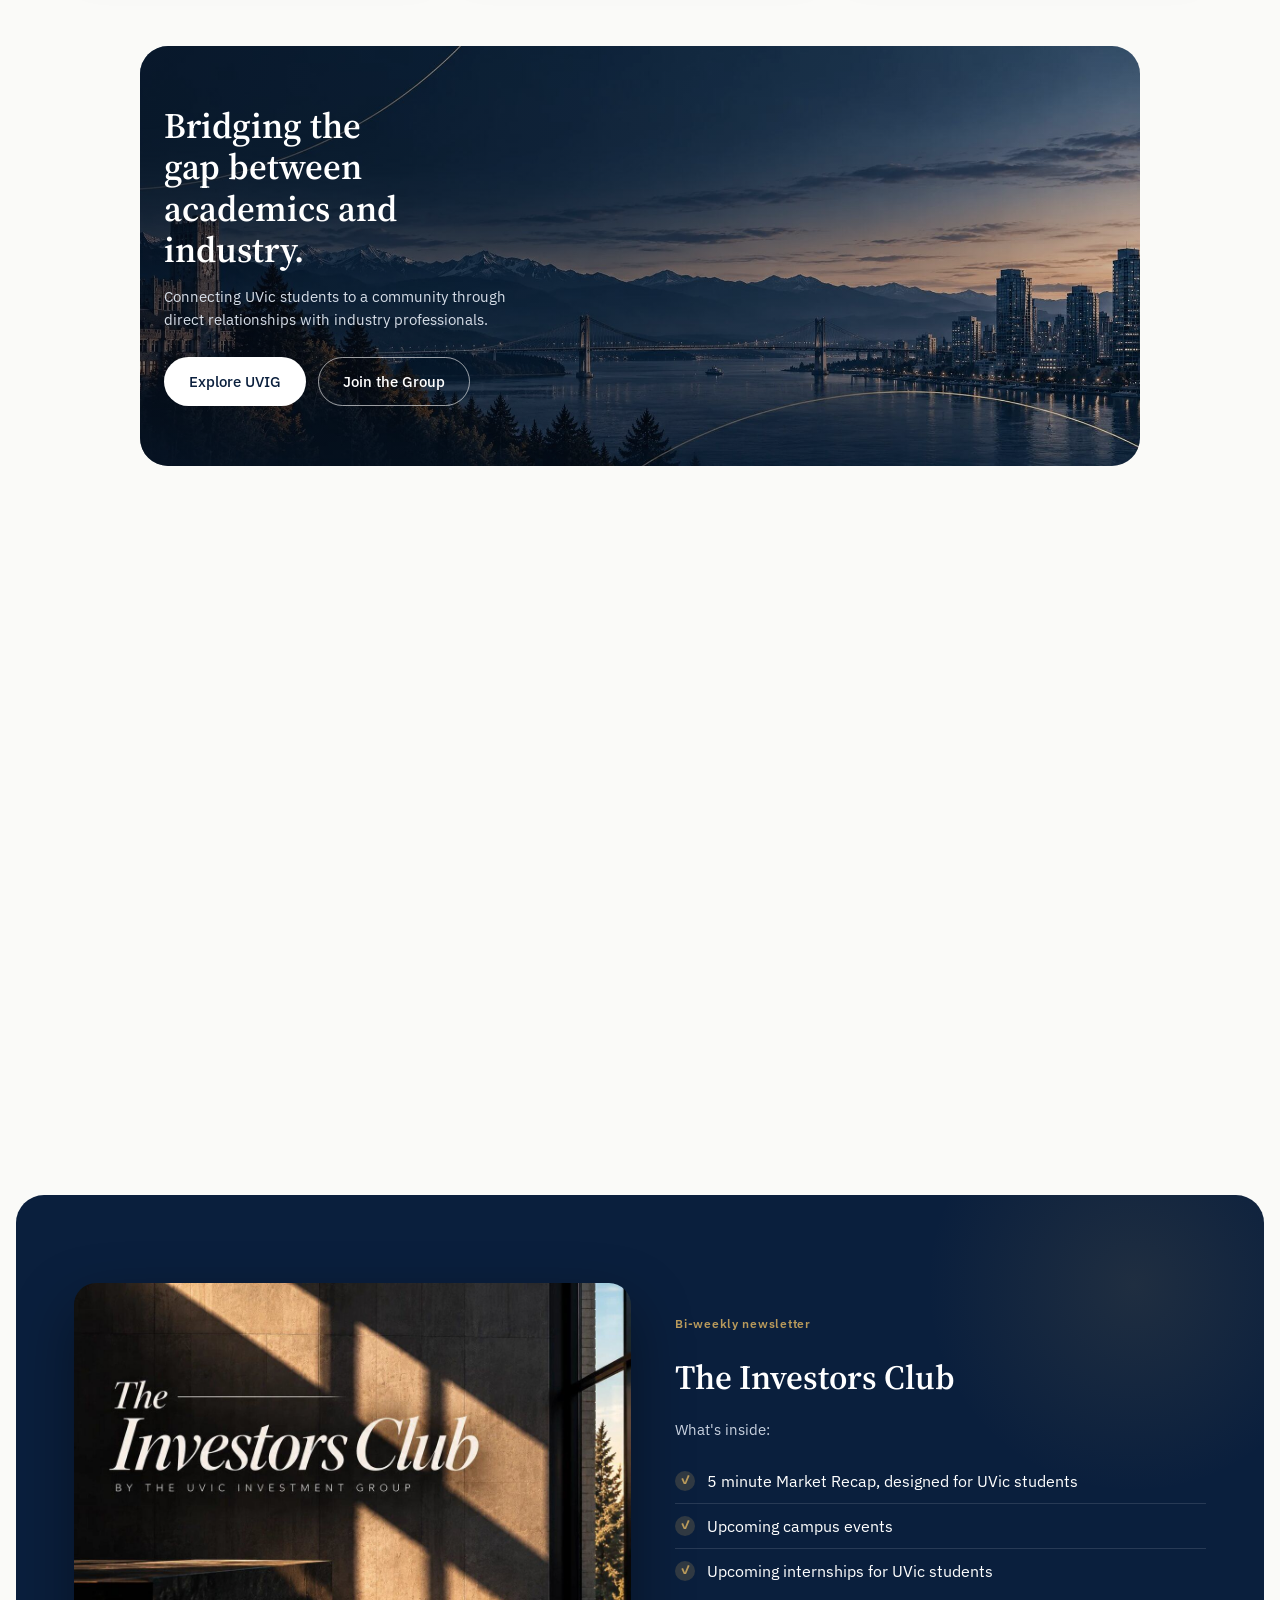
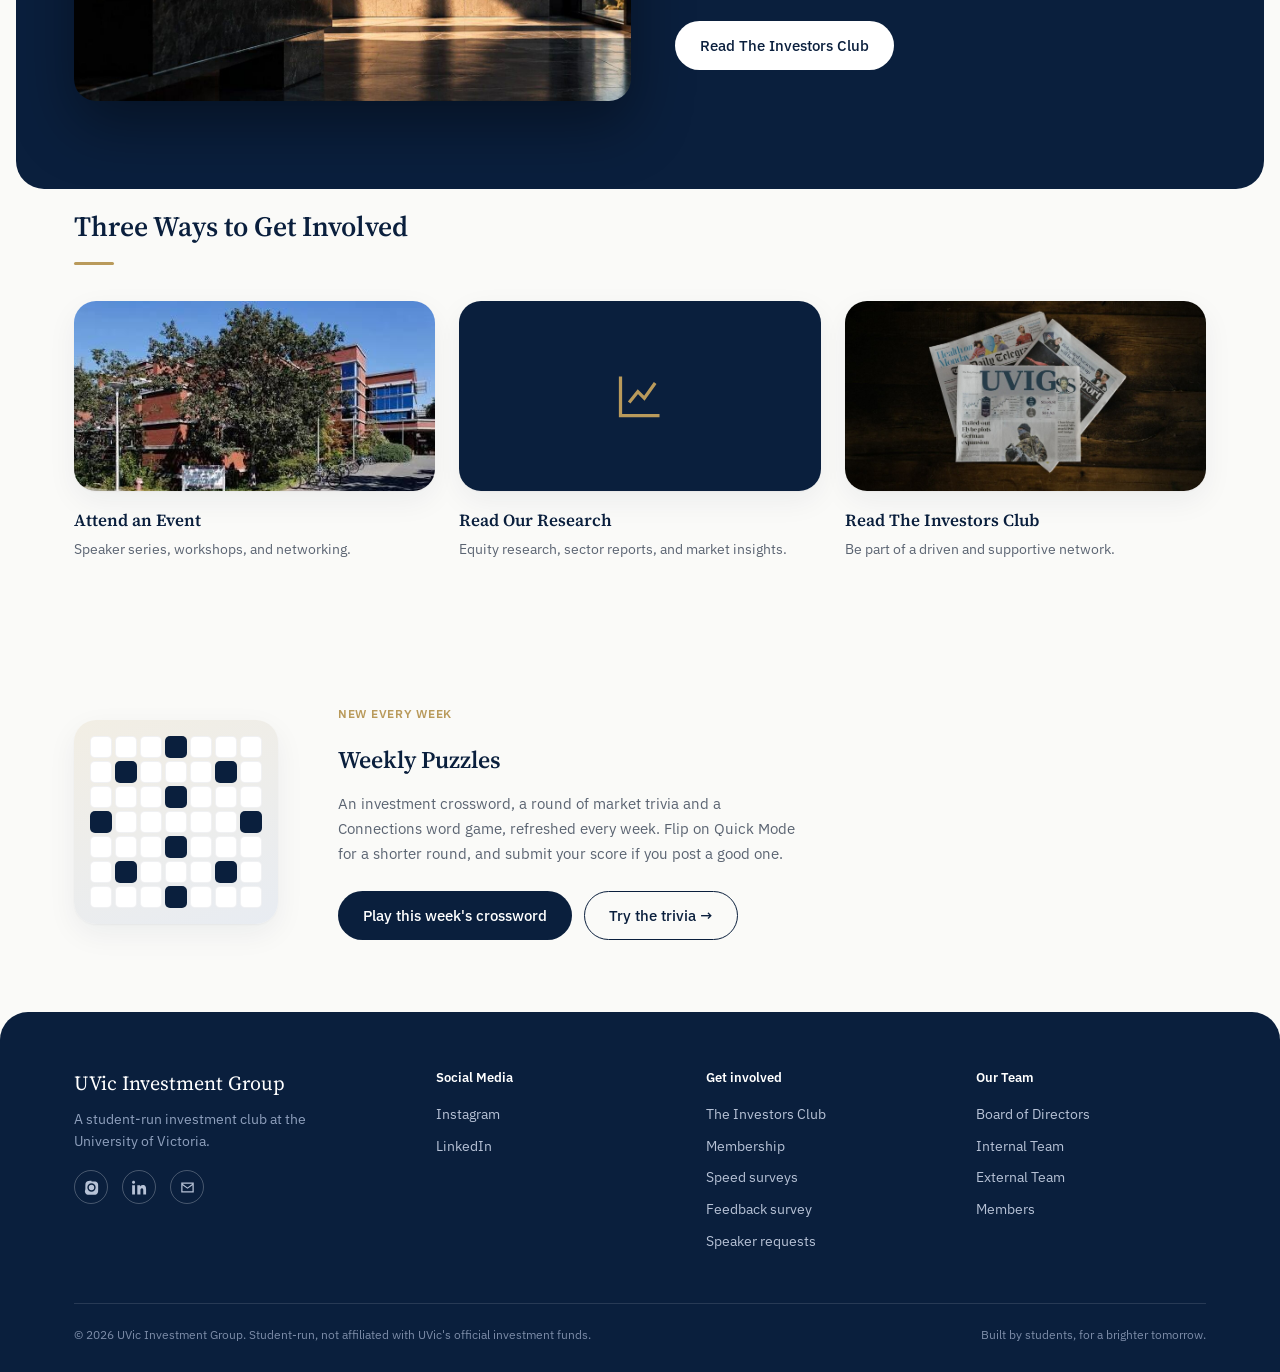
==== commit 1391681d: "Add Connections (easy and hard) as a third puzzle Sort 16 words into four hidden groups with four mi" ====
--- a/index.html
+++ b/index.html
@@ -240,7 +240,7 @@
         <div class="pp-text">
           <span class="hero-eyebrow" data-content="home.puzzles.eyebrow">NEW EVERY WEEK</span>
           <h2 data-content="home.puzzles.title">Weekly Puzzles</h2>
-          <p data-content="home.puzzles.body">An investment crossword and a round of market trivia, refreshed every week from The Investors Club. Flip on Quick Mode for a shorter round, and submit your score if you post a good one.</p>
+          <p data-content="home.puzzles.body">An investment crossword, a round of market trivia and a Connections word game, refreshed every week. Flip on Quick Mode for a shorter round, and submit your score if you post a good one.</p>
           <div class="pp-actions">
             <a href="crossword.html" class="btn btn-primary">Play this week's crossword</a>
             <a href="crossword.html#trivia" class="btn btn-ghost">Try the trivia →</a>
--- a/style.css
+++ b/style.css
@@ -1386,3 +1386,25 @@
   .btn{min-height:44px;}
   .wordmark{display:inline-flex; align-items:center; min-height:44px;}
 }
+
+/* Swipeable photo lightbox */
+.vl-viewport{position:relative; overflow:hidden; border-radius:14px; touch-action:pan-y; background:transparent; cursor:grab;}
+.vl-viewport:active{cursor:grabbing;}
+.vl-track{display:flex; will-change:transform; transition:transform .35s var(--ease);}
+.vl-slide{flex:0 0 100%; display:flex; align-items:center; justify-content:center;}
+.venue-lightbox .vl-slide img{border-radius:0; box-shadow:none; max-height:calc(100vh - 150px); width:auto; max-width:100%; user-select:none; -webkit-user-drag:none;}
+.vl-nav{position:absolute; top:50%; transform:translateY(-50%); width:42px; height:42px; border-radius:50%; border:0; background:rgba(255,255,255,.92); color:var(--navy-900); font-size:28px; line-height:1; cursor:pointer; box-shadow:0 6px 18px rgba(0,0,0,.3); display:flex; align-items:center; justify-content:center; padding:0 0 3px;}
+.vl-nav:disabled{opacity:.35; cursor:default;}
+.vl-prev{left:10px;} .vl-next{right:10px;}
+.vl-dots{display:flex; justify-content:center; gap:8px; margin-top:2px;}
+.vl-dot{width:8px; height:8px; border-radius:50%; border:0; padding:0; background:rgba(255,255,255,.4); cursor:pointer; position:relative;}
+.vl-dot::before{content:''; position:absolute; inset:-10px;}
+.vl-dot.active{background:var(--brass); width:22px; border-radius:4px;}
+@media (max-width:640px){ .vl-nav{display:none;} }
+
+/* Very small phones: keep the header on one line */
+@media (max-width:400px){
+  .masthead .wordmark{font-size:19px;}
+  .masthead .wordmark small{display:none;}
+  .masthead .nav-link{white-space:nowrap; font-size:13px;}
+}
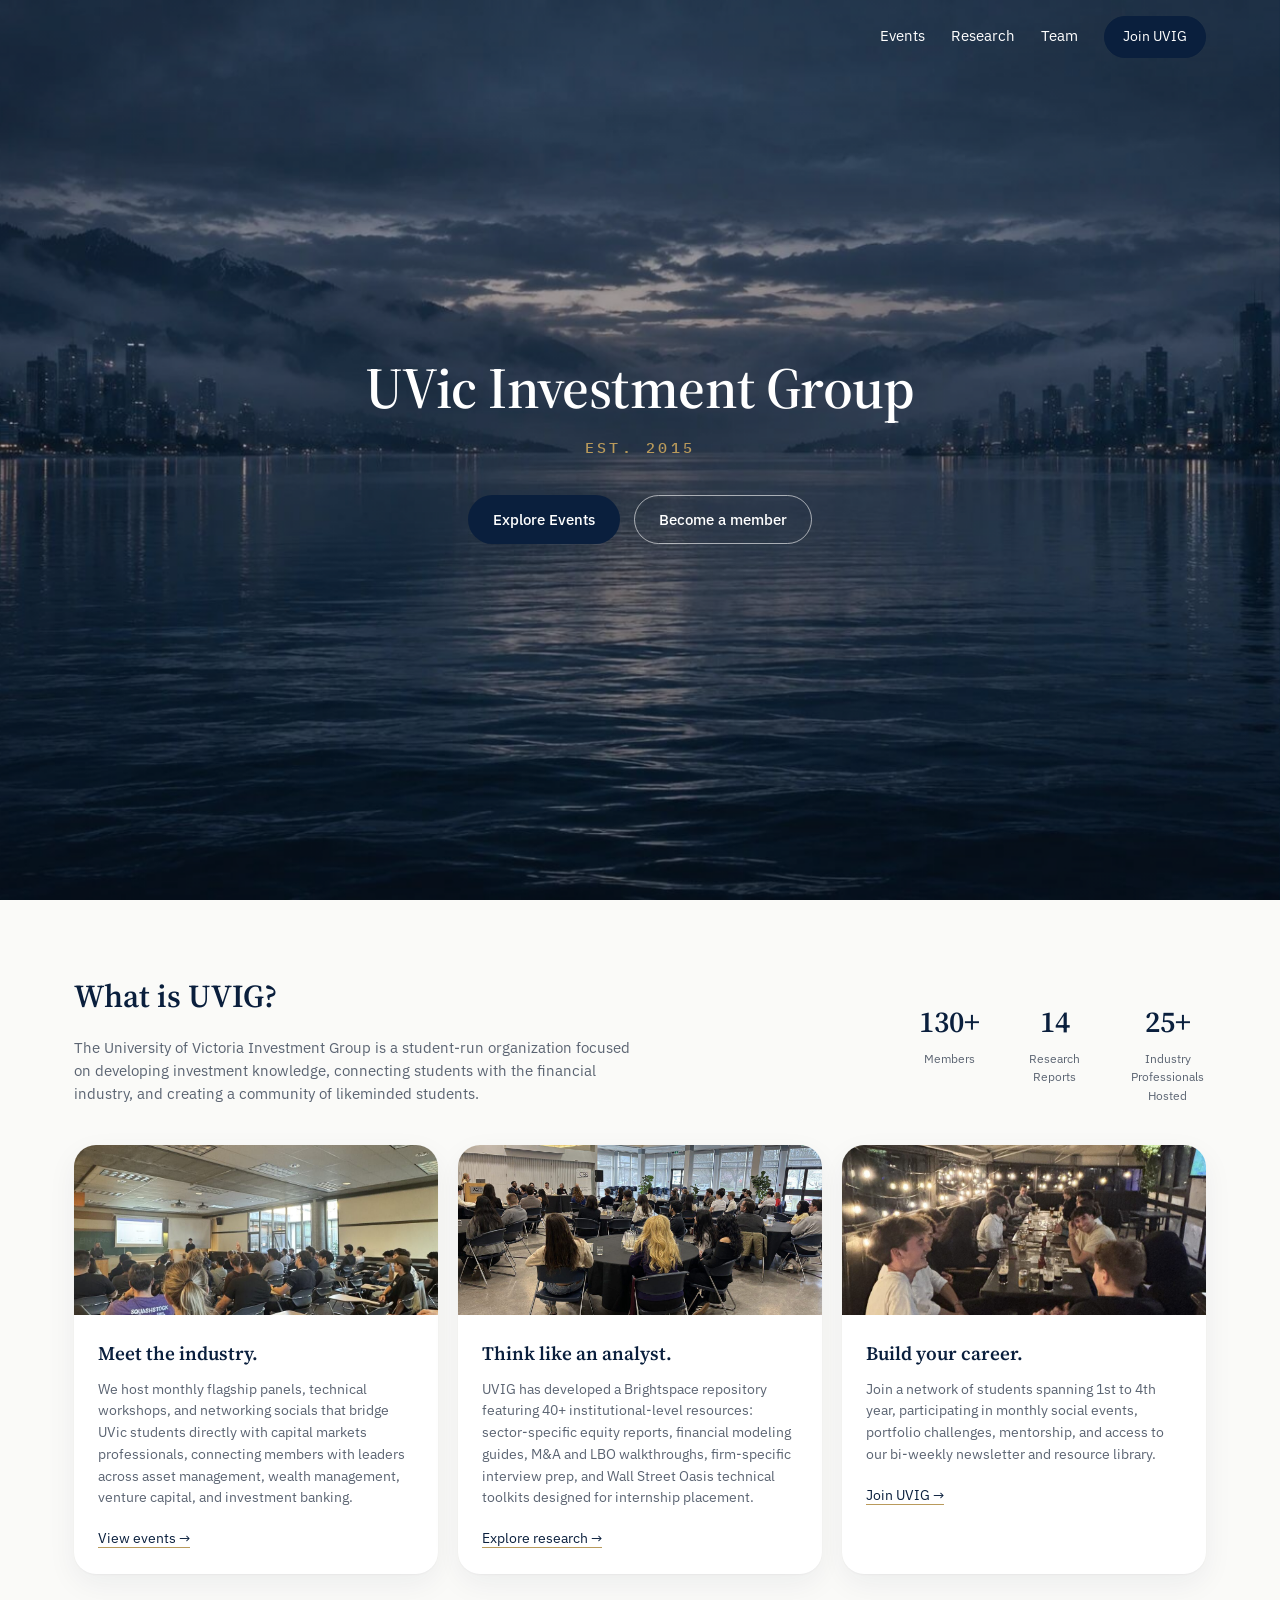
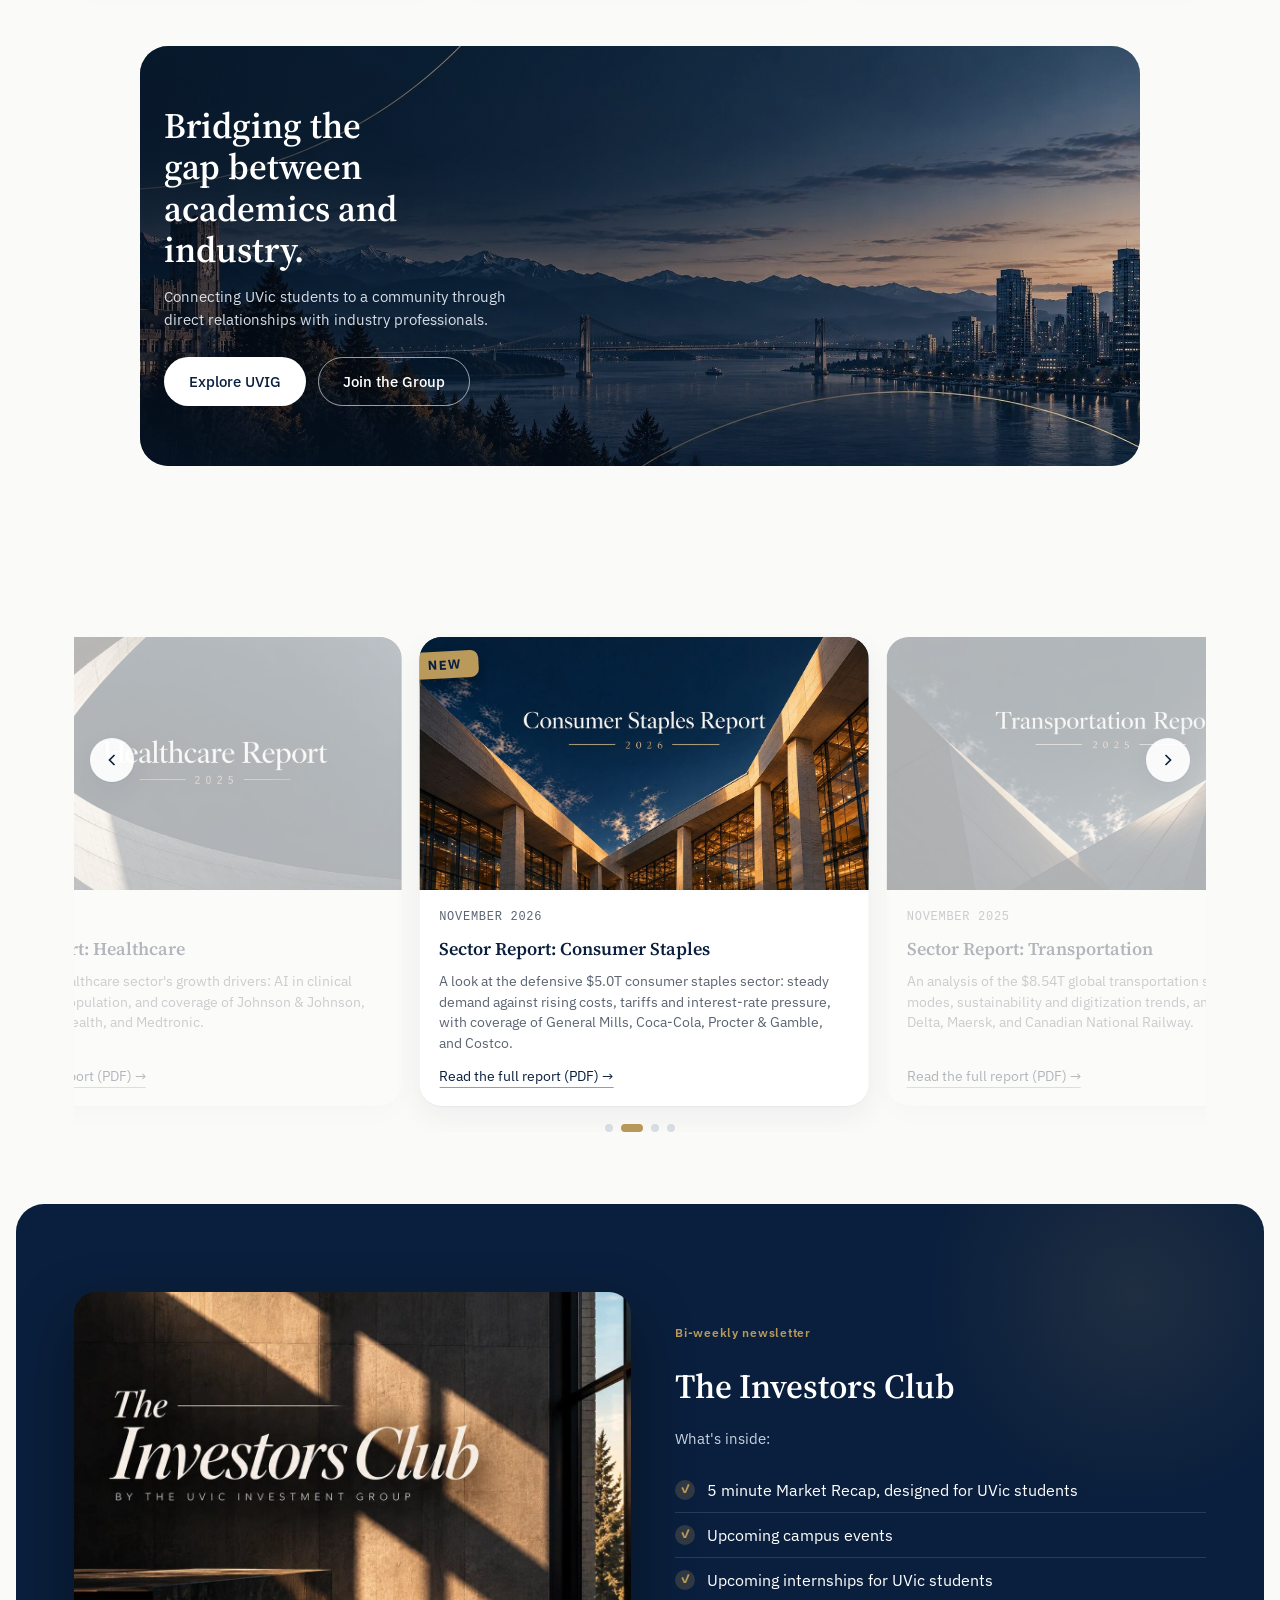
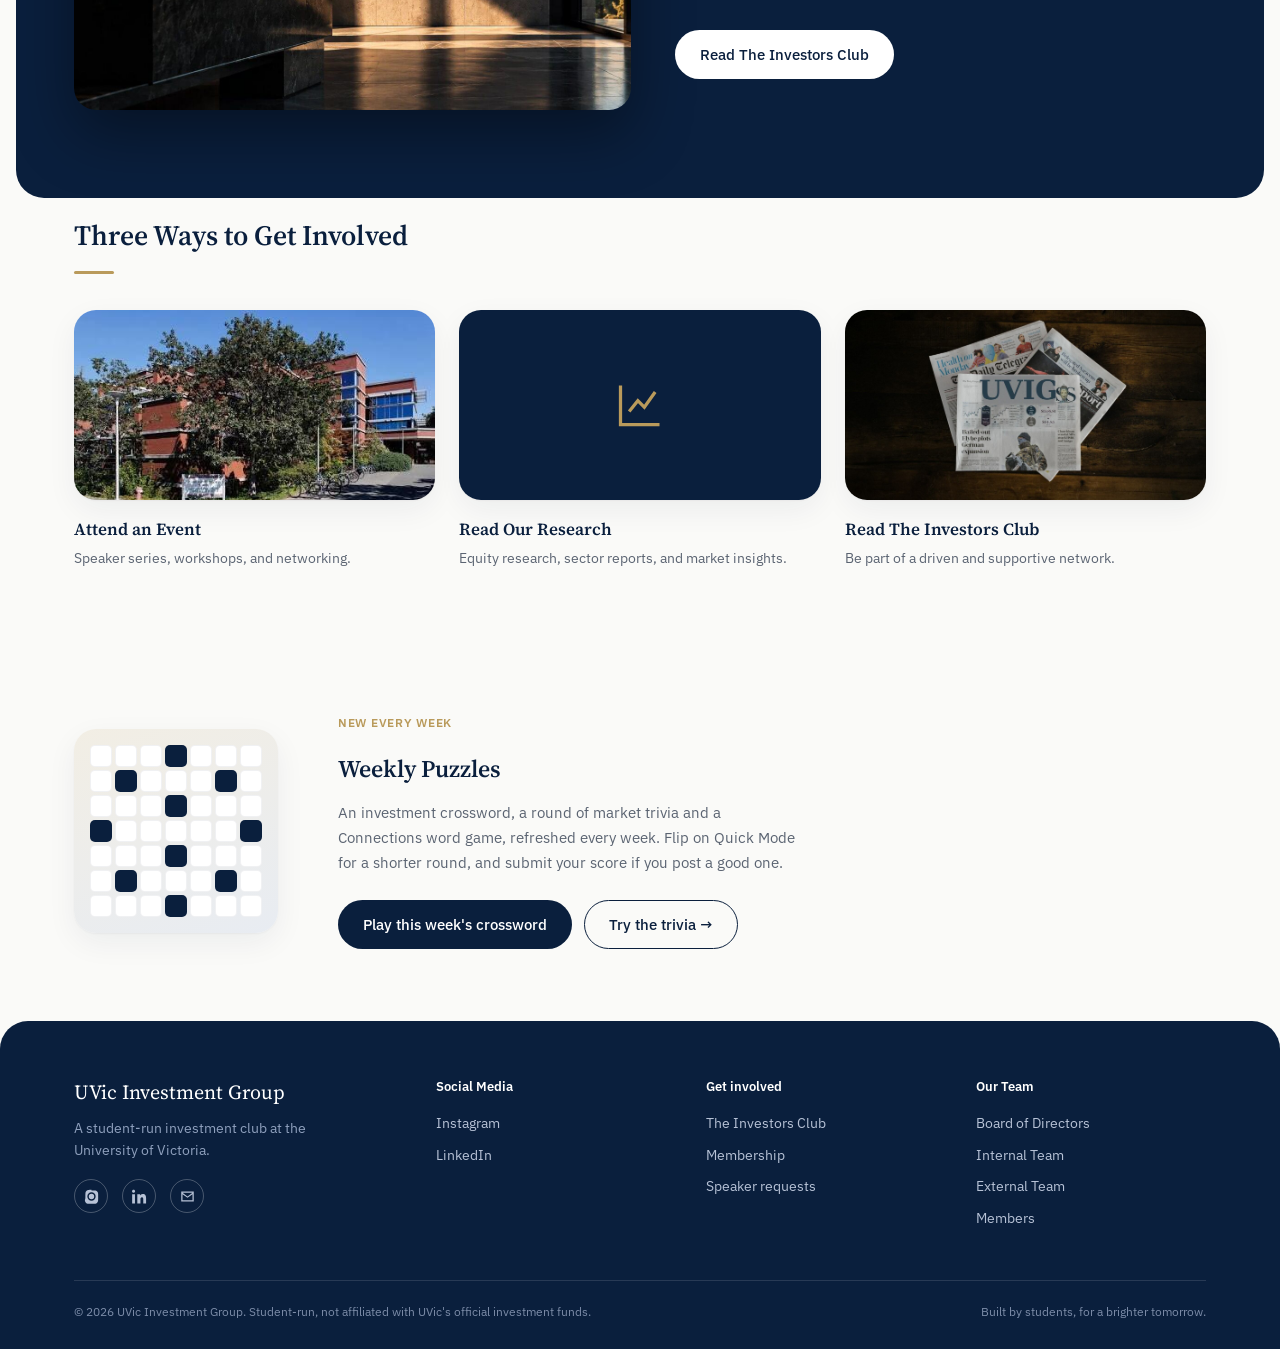
==== commit 1e671228: "Hide the survey pages until their database is confirmed working No survey responses have ever reache" ====
--- a/index.html
+++ b/index.html
@@ -278,8 +278,6 @@
           <h4>Get involved</h4>
           <a href="https://uvig-newsletter.beehiiv.com/" target="_blank" rel="noopener">The Investors Club</a>
           <a href="join.html">Membership</a>
-          <a href="surveys.html">Speed surveys</a>
-          <a href="survey.html">Feedback survey</a>
           <a href="mailto:investmentgroup.uvic@gmail.com">Speaker requests</a>
         </div>
         <div>
--- a/style.css
+++ b/style.css
@@ -1408,3 +1408,27 @@
   .masthead .wordmark small{display:none;}
   .masthead .nav-link{white-space:nowrap; font-size:13px;}
 }
+
+/* "NEW" sticker on the latest report's cover (carousel) and a small pill on the Research page */
+.featured-research-card .fr-image{position:relative;}
+.new-sticker{
+  position:absolute; top:16px; left:-6px; padding:7px 16px 7px 14px; background:var(--brass); color:var(--navy-900);
+  font:700 13px/1 var(--sans); letter-spacing:.14em; border-radius:0 8px 8px 0; box-shadow:0 6px 16px rgba(0,0,0,.35); z-index:2;
+  transform:rotate(-3deg); transform-origin:left center;
+}
+.new-sticker::before{content:''; position:absolute; left:0; bottom:-6px; border-style:solid; border-width:0 6px 6px 0; border-color:transparent #8A6D2F transparent transparent;}
+.new-pill{display:inline-block; margin-left:6px; padding:2px 7px; border-radius:999px; background:var(--brass); color:var(--navy-900); font-size:10px; font-weight:700; letter-spacing:.1em;}
+@media (max-width:520px){ .new-sticker{top:12px; font-size:12px; padding:6px 13px 6px 12px;} }
+
+/* Carousel cards show the publish date above the title instead of repeating the sector name */
+.featured-research-card .fr-date{display:block; margin-bottom:8px; text-transform:uppercase; letter-spacing:.06em;}
+
+/* Team page: calm and static. No drifting blurred background blobs, no glow on the
+   co-presidents band, and no entrance/hover animation on the tabs or cards. */
+.page-team .ambient{display:none;}
+.page-team .leadership-band::after{display:none;}
+.page-team .team-panel.active,
+.page-team .team-panel.active .team-card{animation:none;}
+.page-team .team-panel.leaving{display:none;}
+.page-team .team-card{transition:none;}
+.page-team .team-card:hover{transform:none; box-shadow:var(--shadow-soft);}
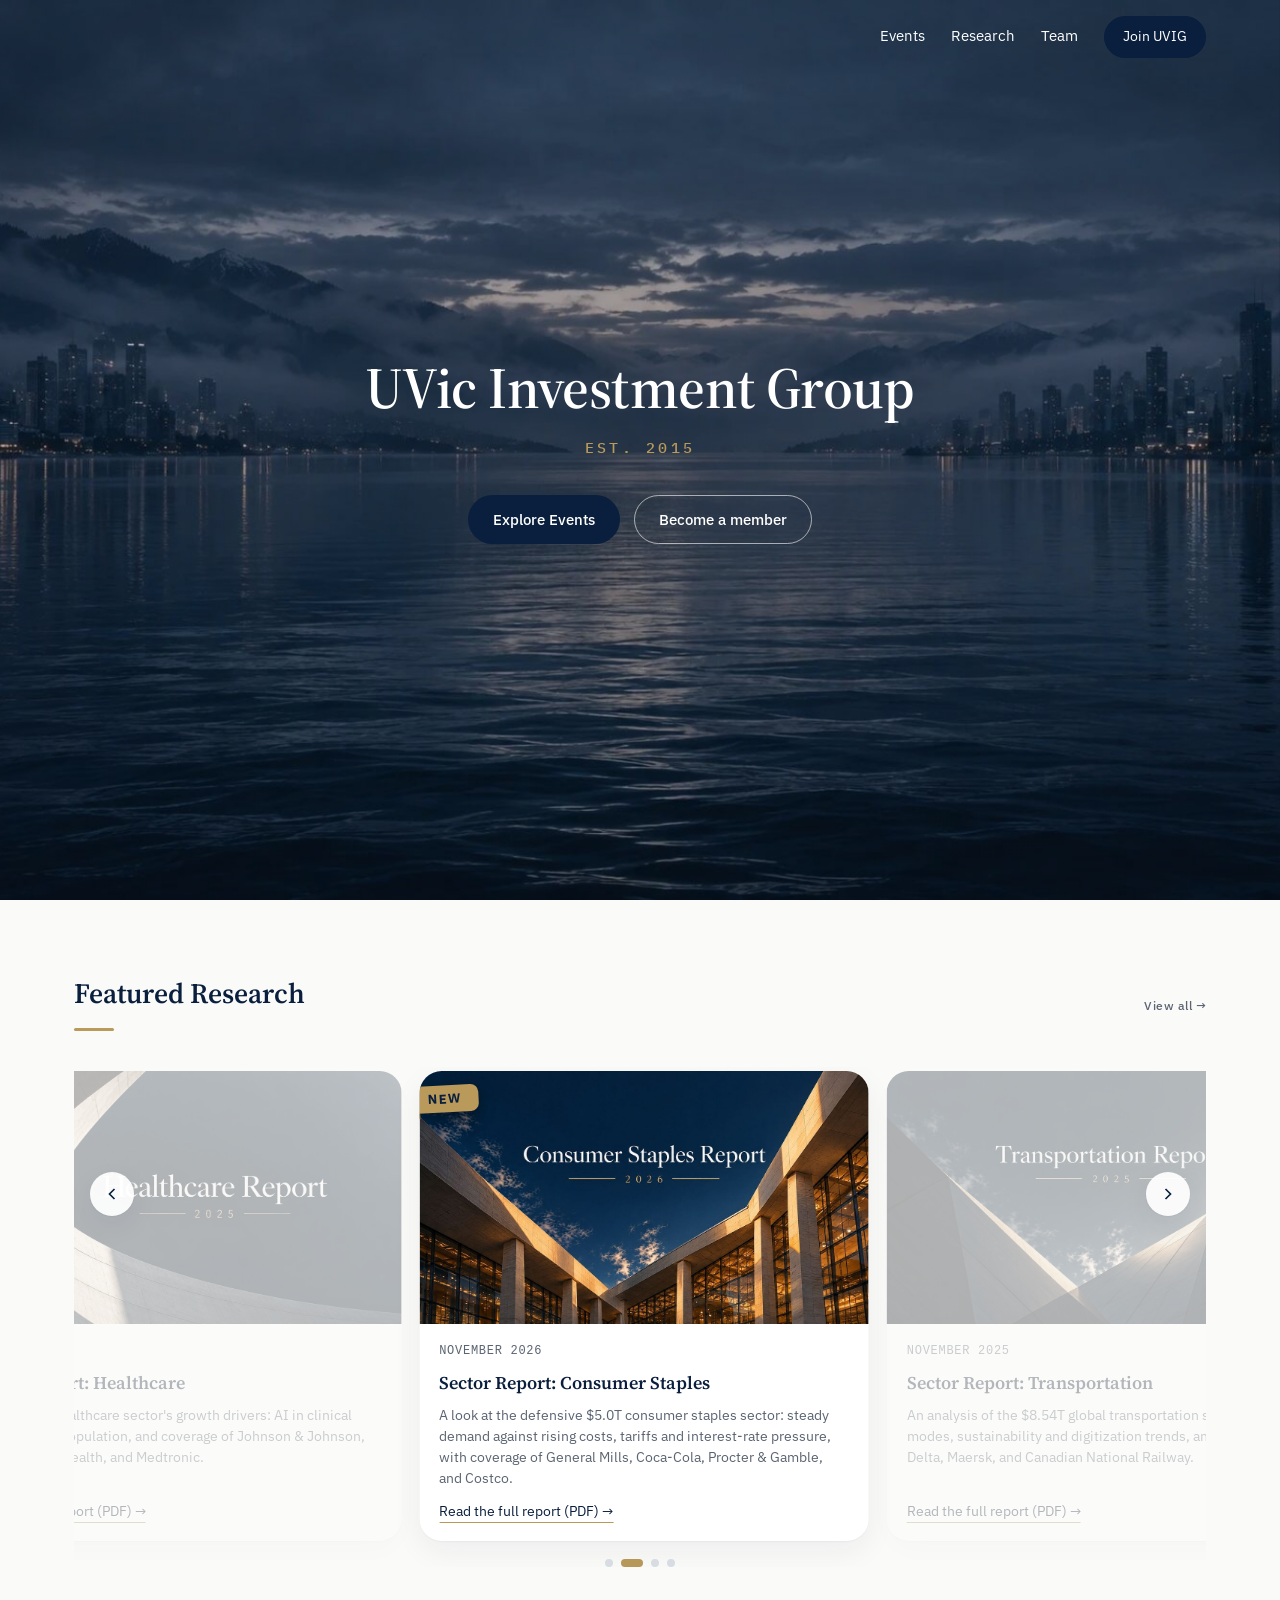
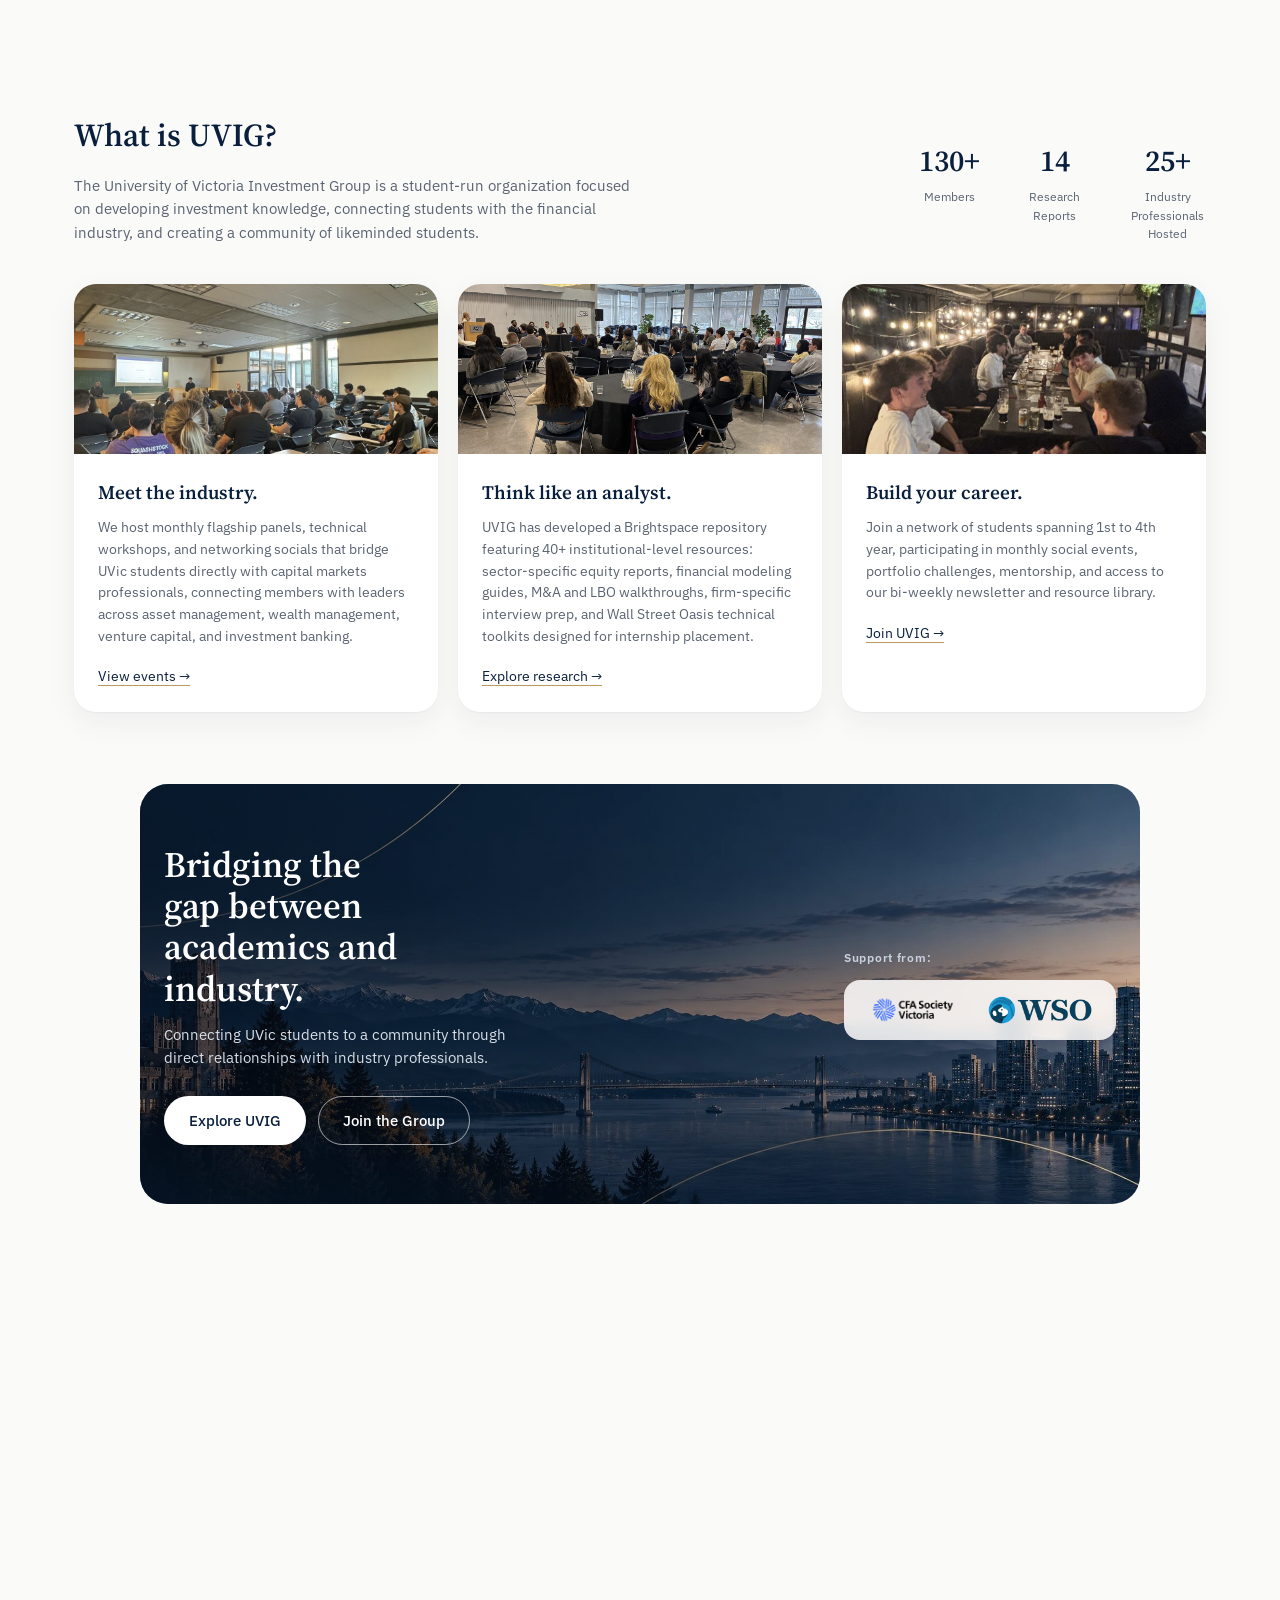
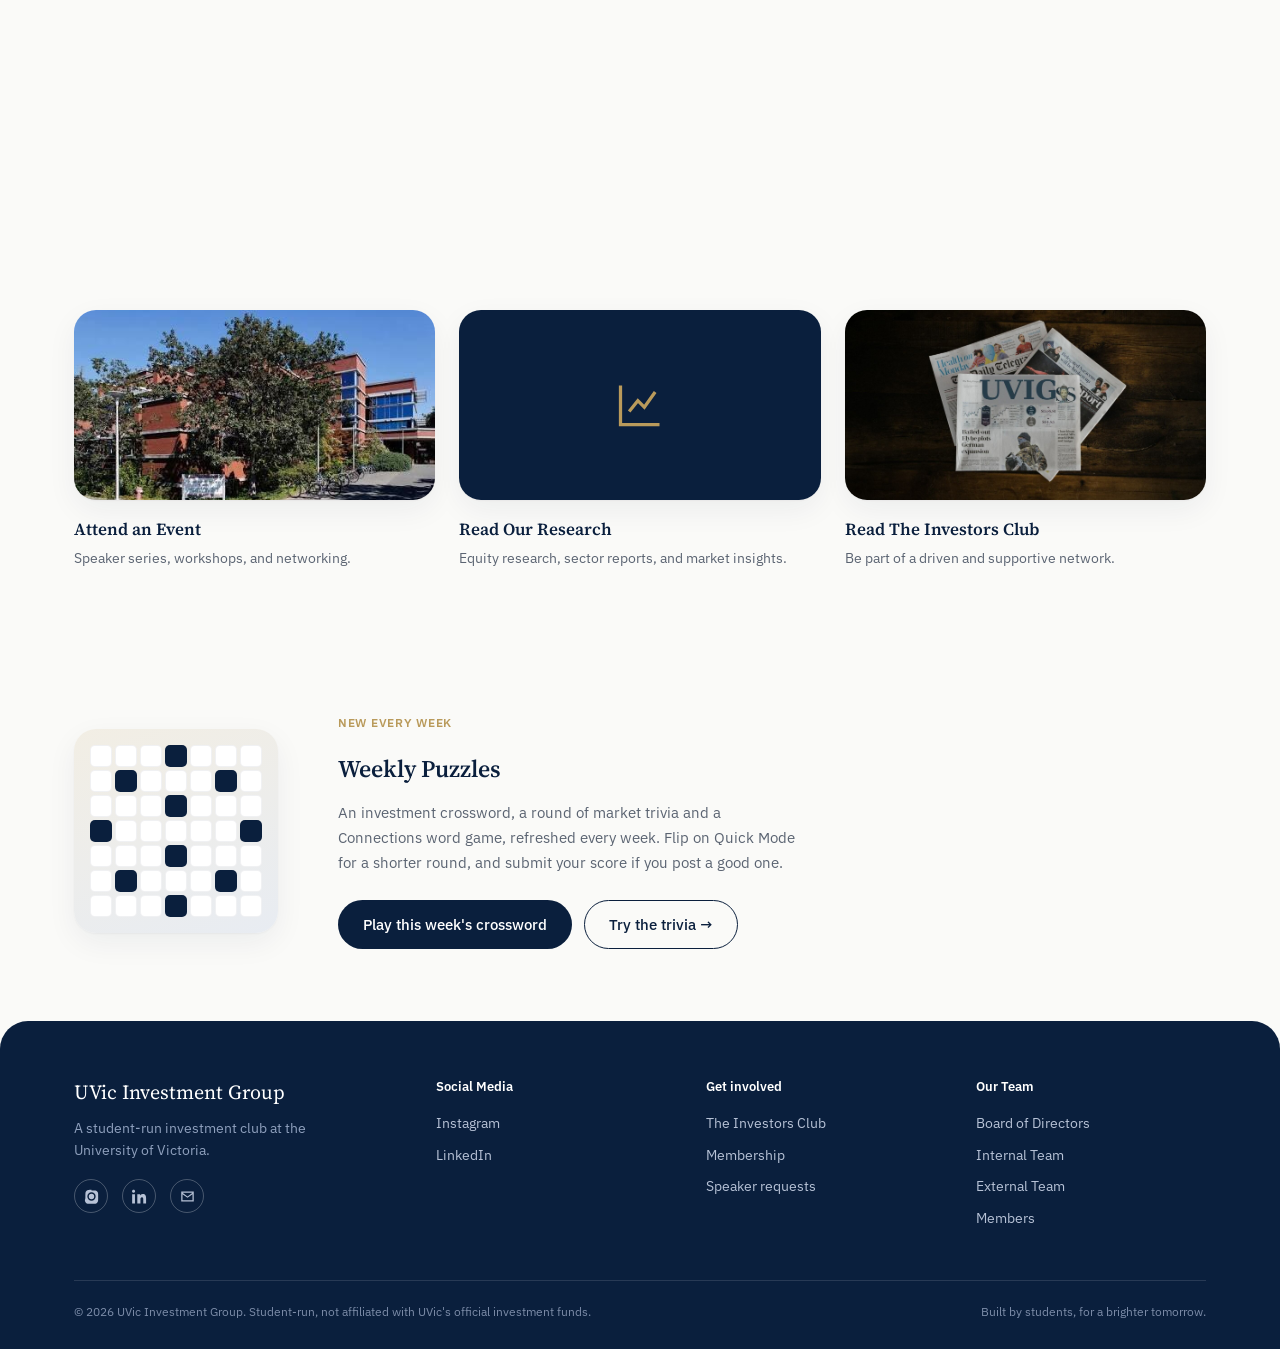
==== commit edc56aef: "Homepage: Featured Research directly under Upcoming Events Co-Authored-By: Claude Sonnet 5.5 <norepl" ====
--- a/index.html
+++ b/index.html
@@ -74,6 +74,26 @@
     </div>
   </section>
 
+  <!-- Featured Research -->
+  <section id="reports">
+    <div class="wrap">
+      <div class="section-head reveal">
+        <h2 data-content="home.research.heading">Featured Research</h2>
+        <span class="section-note"><a href="research.html" style="color:inherit; text-decoration:none;">View all →</a></span>
+      </div>
+      <div class="fr-carousel reveal">
+        <div class="fr-track" id="frTrack"></div>
+        <button class="fr-nav fr-prev" id="frPrev" aria-label="Previous report">
+          <svg viewBox="0 0 24 24" fill="none" stroke="currentColor" stroke-width="2"><path d="M15 18l-6-6 6-6"/></svg>
+        </button>
+        <button class="fr-nav fr-next" id="frNext" aria-label="Next report">
+          <svg viewBox="0 0 24 24" fill="none" stroke="currentColor" stroke-width="2"><path d="M9 18l6-6-6-6"/></svg>
+        </button>
+        <div class="fr-dots" id="frDots"></div>
+      </div>
+    </div>
+  </section>
+
   <!-- What is UVIG -->
   <section id="about">
     <div class="wrap">
@@ -146,26 +166,6 @@
             <img src="logo-wso.png" alt="Wall Street Oasis" class="partner-logo">
           </div>
         </div>
-      </div>
-    </div>
-  </section>
-
-  <!-- Featured Research -->
-  <section id="reports">
-    <div class="wrap">
-      <div class="section-head reveal">
-        <h2 data-content="home.research.heading">Featured Research</h2>
-        <span class="section-note"><a href="research.html" style="color:inherit; text-decoration:none;">View all →</a></span>
-      </div>
-      <div class="fr-carousel reveal">
-        <div class="fr-track" id="frTrack"></div>
-        <button class="fr-nav fr-prev" id="frPrev" aria-label="Previous report">
-          <svg viewBox="0 0 24 24" fill="none" stroke="currentColor" stroke-width="2"><path d="M15 18l-6-6 6-6"/></svg>
-        </button>
-        <button class="fr-nav fr-next" id="frNext" aria-label="Next report">
-          <svg viewBox="0 0 24 24" fill="none" stroke="currentColor" stroke-width="2"><path d="M9 18l6-6-6-6"/></svg>
-        </button>
-        <div class="fr-dots" id="frDots"></div>
       </div>
     </div>
   </section>
--- a/style.css
+++ b/style.css
@@ -1432,3 +1432,38 @@
 .page-team .team-panel.leaving{display:none;}
 .page-team .team-card{transition:none;}
 .page-team .team-card:hover{transform:none; box-shadow:var(--shadow-soft);}
+
+/* ============================================================
+   EVENTS PAGE: one card layout everywhere (image on top, text
+   below), and no blurred glare in the background.
+   ============================================================ */
+.page-events .ambient{display:none;}
+.ev-grid{display:grid; grid-template-columns:repeat(3, minmax(0, 1fr)); gap:22px; margin-top:8px; align-items:stretch;}
+.ev-card{display:flex; flex-direction:column; background:var(--white); border-radius:var(--r-lg); box-shadow:var(--shadow-soft); overflow:hidden; min-width:0;}
+.ev-card.highlight{background:linear-gradient(160deg, var(--white) 0%, var(--brass-soft) 100%);}
+.ev-media{position:relative; aspect-ratio:16 / 10; background:var(--navy-900); overflow:hidden; flex:none;}
+.ev-media.has-img{cursor:zoom-in;}
+.ev-media img{display:block; width:100%; height:100%; object-fit:cover; object-position:center 40%;}
+.ev-count{position:absolute; right:10px; bottom:10px; background:rgba(10,31,61,.82); color:#fff; font-size:12px; font-weight:600; padding:4px 10px; border-radius:999px;}
+.ev-ph{display:flex; flex-direction:column; align-items:center; justify-content:center; text-align:center; gap:6px; padding:16px; color:var(--white);
+  background:linear-gradient(135deg, var(--navy-900) 0%, var(--navy-700) 100%);}
+.ev-ph b{font-family:var(--serif); font-weight:600; font-size:clamp(26px, 3.2vw, 38px); line-height:1.1;}
+.ev-ph span{font-size:12px; letter-spacing:.14em; text-transform:uppercase; color:var(--brass);}
+.ev-body{display:flex; flex-direction:column; padding:22px 24px 24px; flex:1;}
+.ev-tag{font-size:12px; font-weight:600; letter-spacing:.08em; text-transform:uppercase; color:var(--brass);}
+.ev-body h3{font-family:var(--serif); font-size:20px; line-height:1.3; color:var(--navy-900); margin:8px 0 0;}
+.ev-when{font-family:var(--mono); font-size:12px; color:var(--graphite); margin-top:8px; line-height:1.5;}
+.ev-body p{color:var(--graphite); font-size:14px; line-height:1.6; margin:12px 0 0;}
+.ev-meta{display:grid; gap:6px; margin-top:14px; font-size:13px; color:var(--navy-700);}
+.ev-meta strong{display:block; font-size:11px; letter-spacing:.08em; text-transform:uppercase; color:var(--graphite); margin-bottom:1px;}
+.ev-speakers{margin-top:14px; padding-top:12px; border-top:1px solid var(--hairline); font-size:12.5px; line-height:1.6; color:var(--navy-700);}
+.ev-actions{display:flex; flex-wrap:wrap; gap:10px; align-items:center; margin-top:auto; padding-top:18px;}
+.ev-actions .cal-dropdown{margin-top:0;}
+#upcoming .ev-grid{grid-template-columns:repeat(2, minmax(0, 1fr));}
+#upcoming .ev-media{aspect-ratio:16 / 9;}
+@media (max-width:1000px){ .ev-grid{grid-template-columns:repeat(2, minmax(0, 1fr));} }
+@media (max-width:640px){ .ev-grid, #upcoming .ev-grid{grid-template-columns:minmax(0, 1fr);} .ev-body{padding:20px 20px 22px;} }
+
+/* Flyers are portrait posters: show the whole poster (it carries the date, time and place) on a matching tint */
+.ev-media.ev-contain{background:#EEF1F6;}
+.ev-media.ev-contain img{object-fit:contain; object-position:center;}
